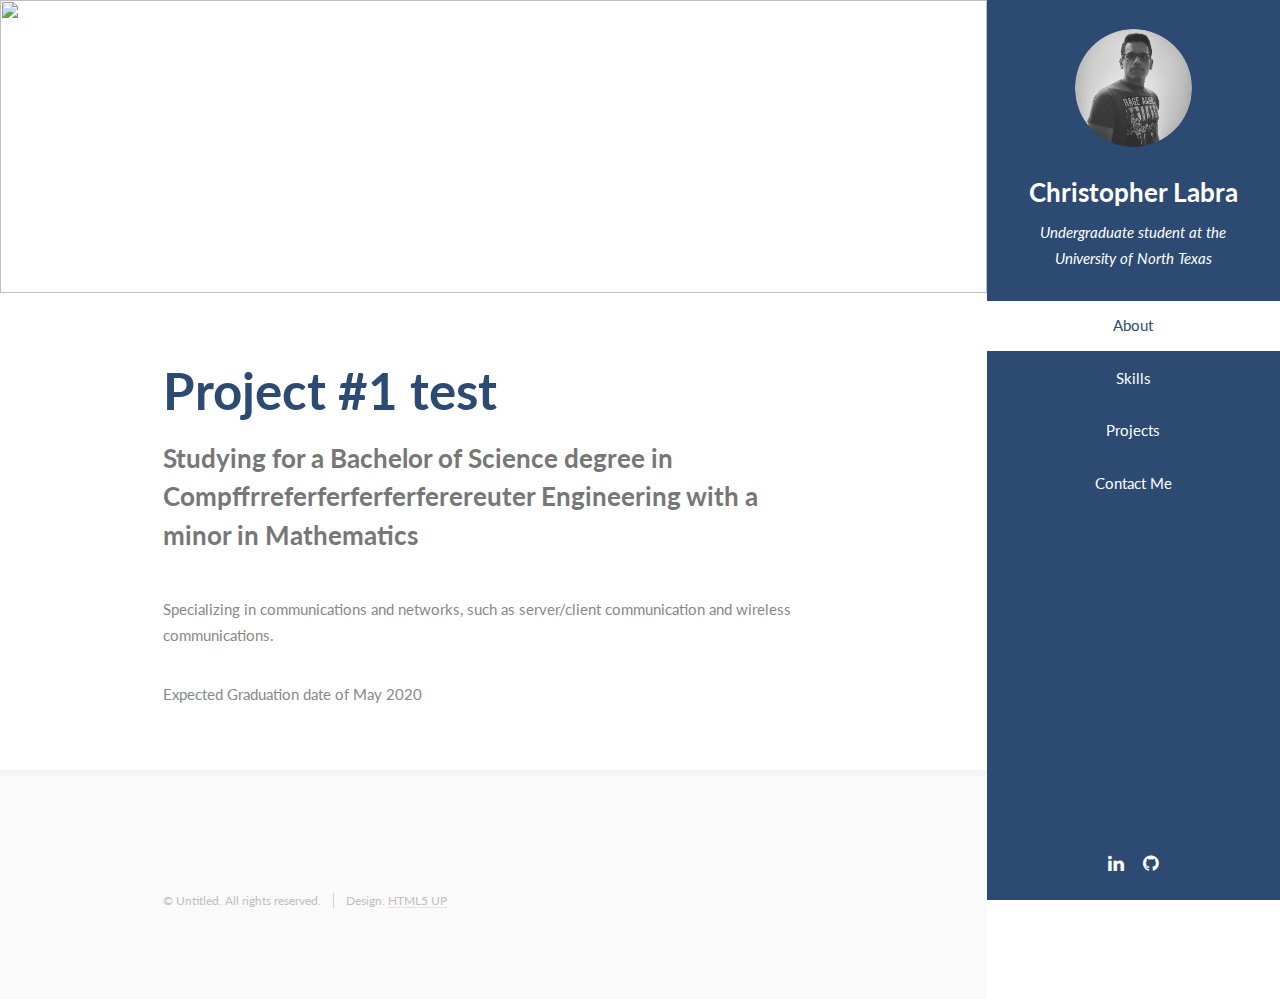
==== Pro1.html @ 1e458e94 "Add files via upload" ====
<!DOCTYPE HTML>
<html>
	<head>
		<title>Christopher L. Porfolio</title>
		<meta charset="utf-8" />
		<meta name="viewport" content="width=device-width, initial-scale=1, user-scalable=no" />
		<link rel="stylesheet" href="assets/css/main.css" />
	</head>
	<body class="is-preload">

		<!-- Header -->
			<section id="header">
				<header>
					<span class="image avatar"><img src="images/headshot.jpg" alt="" /></span>
					<h1 id="logo"><a href="#">Christopher Labra</a></h1>
					<p>Undergraduate student at the University of North Texas</p>
				</header>
				<nav id="nav">
					<ul>
						<li><a href="#one" class="active">About</a></li>
						<li><a href="#two">Skills</a></li>
						<li><a href="#three">Projects</a></li>
						<li><a href="#four">Contact Me</a></li>
					</ul>
				</nav>
				<footer>

                 <ul class="icons">
						<li><a href="https://www.linkedin.com/in/chrislabra" class="icon fa-linkedin"><span class="label">Linkedin</span></a></li>
						<li><a href="https://github.com/DALE5797" class="icon fa-github"><span class="label">Github</span></a></li>
					</ul> 
				</footer>
			</section>

		<!-- Wrapper -->
			<div id="wrapper">

				<!-- Main -->
					<div id="main">

						<!-- One -->
							<section id="one">
								<div class="image main" data-position="span">
									<img src="images/DPphoto.jpg" alt="" />
								</div>
								<div class="container">
									<header class="major">
										<h2>Project #1 test</h2>
										<p>Studying for a Bachelor of Science degree in Compffrreferferferferferereuter Engineering with a minor in Mathematics</p>
									</header>
									<p>Specializing in communications and networks, such as server/client communication and wireless communications.</p>
                                    <p>Expected Graduation date of May 2020</p>
								</div>
							</section>


				<!-- Footer -->
					<section id="footer">
						<div class="container">
							<ul class="copyright">
								<li>&copy; Untitled. All rights reserved.</li><li>Design: <a href="http://html5up.net">HTML5 UP</a></li>
							</ul>
						</div>
					</section>

			</div>

		<!-- Scripts -->
			<script src="assets/js/jquery.min.js"></script>
			<script src="assets/js/jquery.scrollex.min.js"></script>
			<script src="assets/js/jquery.scrolly.min.js"></script>
			<script src="assets/js/browser.min.js"></script>
			<script src="assets/js/breakpoints.min.js"></script>
			<script src="assets/js/util.js"></script>
			<script src="assets/js/main.js"></script>

	</body>
</html>
---- assets/css/main.css ----
@import url("font-awesome.min.css");
@import url("https://fonts.googleapis.com/css?family=Lato:400,400italic,700,700italic|Source+Code+Pro:400");

/*
	Read Only by HTML5 UP
	html5up.net | @ajlkn
	Free for personal and commercial use under the CCA 3.0 license (html5up.net/license)
*/

html, body, div, span, applet, object,
iframe, h1, h2, h3, h4, h5, h6, p, blockquote,
pre, a, abbr, acronym, address, big, cite,
code, del, dfn, em, img, ins, kbd, q, s, samp,
small, strike, strong, sub, sup, tt, var, b,
u, i, center, dl, dt, dd, ol, ul, li, fieldset,
form, label, legend, table, caption, tbody,
tfoot, thead, tr, th, td, article, aside,
canvas, details, embed, figure, figcaption,
footer, header, hgroup, menu, nav, output, ruby,
section, summary, time, mark, audio, video {
	margin: 0;
	padding: 0;
	border: 0;
	font-size: 100%;
	font: inherit;
	vertical-align: baseline;}

article, aside, details, figcaption, figure,
footer, header, hgroup, menu, nav, section {
	display: block;}

body {
	line-height: 1;
}

ol, ul {
	list-style: none;
}

blockquote, q {
	quotes: none;
}

	blockquote:before, blockquote:after, q:before, q:after {
		content: '';
		content: none;
	}

table {
	border-collapse: collapse;
	border-spacing: 0;
}

body {
	-webkit-text-size-adjust: none;
}

mark {
	background-color: transparent;
	color: inherit;
}

input::-moz-focus-inner {
	border: 0;
	padding: 0;
}

input, select, textarea {
	-moz-appearance: none;
	-webkit-appearance: none;
	-ms-appearance: none;
	appearance: none;
}

/* Basic */

	html {
		box-sizing: border-box;
	}

	*, *:before, *:after {
		box-sizing: inherit;
	}

	body {
		background: #fff;
	}

		body.is-preload *, body.is-preload *:before, body.is-preload *:after {
			-moz-animation: none !important;
			-webkit-animation: none !important;
			-ms-animation: none !important;
			animation: none !important;
			-moz-transition: none !important;
			-webkit-transition: none !important;
			-ms-transition: none !important;
			transition: none !important;
		}

	body, input, select, textarea {
		color: #888;
		font-family: "Lato", sans-serif;
		font-size: 16pt;
		font-weight: 400;
		line-height: 1.75em;
	}

	a {
		-moz-transition: color 0.2s ease-in-out, border-color 0.2s ease-in-out;
		-webkit-transition: color 0.2s ease-in-out, border-color 0.2s ease-in-out;
		-ms-transition: color 0.2s ease-in-out, border-color 0.2s ease-in-out;
		transition: color 0.2s ease-in-out, border-color 0.2s ease-in-out;
		border-bottom: solid 1px #e4e4e4;
		color: inherit;
		text-decoration: none;
	}

		a:hover {
			border-bottom-color: transparent;
			color: #2c4a72 !important;
		}

	strong, b {
		color: #777;
		font-weight: 700;
	}

	em, i {
		font-style: italic;
	}

	p {
		margin: 0 0 2.25em 0;
	}

	h1, h2, h3, h4, h5, h6 {
		color: #777;
		font-weight: 700;
		line-height: 1em;
		margin: 0 0 0.5625em 0;
	}

		h1 a, h2 a, h3 a, h4 a, h5 a, h6 a {
			border: 0;
			color: inherit;
			text-decoration: none;
		}

	h2 {
		font-size: 2em;
		line-height: 1.5em;
	}

	h3 {
		font-size: 1.75em;
		line-height: 1.5em;
	}

	h4 {
		font-size: 1.25em;
		line-height: 1.5em;
	}

	h5 {
		font-size: 0.9em;
		line-height: 1.5em;
	}

	h6 {
		font-size: 0.7em;
		line-height: 1.5em;
	}

	sub {
		font-size: 0.8em;
		position: relative;
		top: 0.5em;
	}

	sup {
		font-size: 0.8em;
		position: relative;
		top: -0.5em;
	}

	hr {
		border: 0;
		border-bottom: solid 2px #f4f4f4;
		margin: 2.25em 0;
	}

		hr.major {
			margin: 3.375em 0;
		}

	blockquote {
		border-left: solid 8px #e4e4e4;
		font-style: italic;
		margin: 0 0 2.25em 0;
		padding: 0.5em 0 0.5em 2em;
	}

	code {
		background: #555;
		border-radius: 5px;
		color: #fff;
		font-family: "Source Code Pro", monospace;
		font-size: 0.9em;
		margin: 0 0.25em;
		padding: 0.25em 0.65em;
	}

	pre {
		font-family: "Source Code Pro", monospace;
		font-size: 0.9em;
		margin: 0 0 2.25em 0;
	}

		pre code {
			-webkit-overflow-scrolling: touch;
			display: block;
			line-height: 1.5em;
			overflow-x: auto;
			padding: 1em 1.5em;
		}

	.align-left {
		text-align: left;
	}

	.align-center {
		text-align: center;
	}

	.align-right {
		text-align: right;
	}

/* Row */

	.row {
		display: flex;
		flex-wrap: wrap;
		box-sizing: border-box;
		align-items: stretch;
	}

		.row > * {
			box-sizing: border-box;
		}

		.row.gtr-uniform > * > :last-child {
			margin-bottom: 0;
		}

		.row.aln-left {
			justify-content: flex-start;
		}

		.row.aln-center {
			justify-content: center;
		}

		.row.aln-right {
			justify-content: flex-end;
		}

		.row.aln-top {
			align-items: flex-start;
		}

		.row.aln-middle {
			align-items: center;
		}

		.row.aln-bottom {
			align-items: flex-end;
		}

		.row > .imp {
			order: -1;
		}

		.row > .col-1 {
			width: 8.3333333333%;
		}

		.row > .off-1 {
			margin-left: 8.3333333333%;
		}

		.row > .col-2 {
			width: 16.6666666667%;
		}

		.row > .off-2 {
			margin-left: 16.6666666667%;
		}

		.row > .col-3 {
			width: 25%;
		}

		.row > .off-3 {
			margin-left: 25%;
		}

		.row > .col-4 {
			width: 33.3333333333%;
		}

		.row > .off-4 {
			margin-left: 33.3333333333%;
		}

		.row > .col-5 {
			width: 41.6666666667%;
		}

		.row > .off-5 {
			margin-left: 41.6666666667%;
		}

		.row > .col-6 {
			width: 50%;
		}

		.row > .off-6 {
			margin-left: 50%;
		}

		.row > .col-7 {
			width: 58.3333333333%;
		}

		.row > .off-7 {
			margin-left: 58.3333333333%;
		}

		.row > .col-8 {
			width: 66.6666666667%;
		}

		.row > .off-8 {
			margin-left: 66.6666666667%;
		}

		.row > .col-9 {
			width: 75%;
		}

		.row > .off-9 {
			margin-left: 75%;
		}

		.row > .col-10 {
			width: 83.3333333333%;
		}

		.row > .off-10 {
			margin-left: 83.3333333333%;
		}

		.row > .col-11 {
			width: 91.6666666667%;
		}

		.row > .off-11 {
			margin-left: 91.6666666667%;
		}

		.row > .col-12 {
			width: 100%;
		}

		.row > .off-12 {
			margin-left: 100%;
		}

		.row.gtr-0 {
			margin-top: 0;
			margin-left: 0em;
		}

			.row.gtr-0 > * {
				padding: 0 0 0 0em;
			}

			.row.gtr-0.gtr-uniform {
				margin-top: 0em;
			}

				.row.gtr-0.gtr-uniform > * {
					padding-top: 0em;
				}

		.row.gtr-25 {
			margin-top: 0;
			margin-left: -0.5em;
		}

			.row.gtr-25 > * {
				padding: 0 0 0 0.5em;
			}

			.row.gtr-25.gtr-uniform {
				margin-top: -0.5em;
			}

				.row.gtr-25.gtr-uniform > * {
					padding-top: 0.5em;
				}

		.row.gtr-50 {
			margin-top: 0;
			margin-left: -1em;
		}

			.row.gtr-50 > * {
				padding: 0 0 0 1em;
			}

			.row.gtr-50.gtr-uniform {
				margin-top: -1em;
			}

				.row.gtr-50.gtr-uniform > * {
					padding-top: 1em;
				}

		.row {
			margin-top: 0;
			margin-left: -2em;
		}

			.row > * {
				padding: 0 0 0 2em;
			}

			.row.gtr-uniform {
				margin-top: -2em;
			}

				.row.gtr-uniform > * {
					padding-top: 2em;
				}

		.row.gtr-150 {
			margin-top: 0;
			margin-left: -3em;
		}

			.row.gtr-150 > * {
				padding: 0 0 0 3em;
			}

			.row.gtr-150.gtr-uniform {
				margin-top: -3em;
			}

				.row.gtr-150.gtr-uniform > * {
					padding-top: 3em;
				}

		.row.gtr-200 {
			margin-top: 0;
			margin-left: -4em;
		}

			.row.gtr-200 > * {
				padding: 0 0 0 4em;
			}

			.row.gtr-200.gtr-uniform {
				margin-top: -4em;
			}

				.row.gtr-200.gtr-uniform > * {
					padding-top: 4em;
				}

		@media screen and (max-width: 1680px) {

			.row {
				display: flex;
				flex-wrap: wrap;
				box-sizing: border-box;
				align-items: stretch;
			}

				.row > * {
					box-sizing: border-box;
				}

				.row.gtr-uniform > * > :last-child {
					margin-bottom: 0;
				}

				.row.aln-left {
					justify-content: flex-start;
				}

				.row.aln-center {
					justify-content: center;
				}

				.row.aln-right {
					justify-content: flex-end;
				}

				.row.aln-top {
					align-items: flex-start;
				}

				.row.aln-middle {
					align-items: center;
				}

				.row.aln-bottom {
					align-items: flex-end;
				}

				.row > .imp-xlarge {
					order: -1;
				}

				.row > .col-1-xlarge {
					width: 8.3333333333%;
				}

				.row > .off-1-xlarge {
					margin-left: 8.3333333333%;
				}

				.row > .col-2-xlarge {
					width: 16.6666666667%;
				}

				.row > .off-2-xlarge {
					margin-left: 16.6666666667%;
				}

				.row > .col-3-xlarge {
					width: 25%;
				}

				.row > .off-3-xlarge {
					margin-left: 25%;
				}

				.row > .col-4-xlarge {
					width: 33.3333333333%;
				}

				.row > .off-4-xlarge {
					margin-left: 33.3333333333%;
				}

				.row > .col-5-xlarge {
					width: 41.6666666667%;
				}

				.row > .off-5-xlarge {
					margin-left: 41.6666666667%;
				}

				.row > .col-6-xlarge {
					width: 50%;
				}

				.row > .off-6-xlarge {
					margin-left: 50%;
				}

				.row > .col-7-xlarge {
					width: 58.3333333333%;
				}

				.row > .off-7-xlarge {
					margin-left: 58.3333333333%;
				}

				.row > .col-8-xlarge {
					width: 66.6666666667%;
				}

				.row > .off-8-xlarge {
					margin-left: 66.6666666667%;
				}

				.row > .col-9-xlarge {
					width: 75%;
				}

				.row > .off-9-xlarge {
					margin-left: 75%;
				}

				.row > .col-10-xlarge {
					width: 83.3333333333%;
				}

				.row > .off-10-xlarge {
					margin-left: 83.3333333333%;
				}

				.row > .col-11-xlarge {
					width: 91.6666666667%;
				}

				.row > .off-11-xlarge {
					margin-left: 91.6666666667%;
				}

				.row > .col-12-xlarge {
					width: 100%;
				}

				.row > .off-12-xlarge {
					margin-left: 100%;
				}

				.row.gtr-0 {
					margin-top: 0;
					margin-left: 0em;
				}

					.row.gtr-0 > * {
						padding: 0 0 0 0em;
					}

					.row.gtr-0.gtr-uniform {
						margin-top: 0em;
					}

						.row.gtr-0.gtr-uniform > * {
							padding-top: 0em;
						}

				.row.gtr-25 {
					margin-top: 0;
					margin-left: -0.5em;
				}

					.row.gtr-25 > * {
						padding: 0 0 0 0.5em;
					}

					.row.gtr-25.gtr-uniform {
						margin-top: -0.5em;
					}

						.row.gtr-25.gtr-uniform > * {
							padding-top: 0.5em;
						}

				.row.gtr-50 {
					margin-top: 0;
					margin-left: -1em;
				}

					.row.gtr-50 > * {
						padding: 0 0 0 1em;
					}

					.row.gtr-50.gtr-uniform {
						margin-top: -1em;
					}

						.row.gtr-50.gtr-uniform > * {
							padding-top: 1em;
						}

				.row {
					margin-top: 0;
					margin-left: -2em;
				}

					.row > * {
						padding: 0 0 0 2em;
					}

					.row.gtr-uniform {
						margin-top: -2em;
					}

						.row.gtr-uniform > * {
							padding-top: 2em;
						}

				.row.gtr-150 {
					margin-top: 0;
					margin-left: -3em;
				}

					.row.gtr-150 > * {
						padding: 0 0 0 3em;
					}

					.row.gtr-150.gtr-uniform {
						margin-top: -3em;
					}

						.row.gtr-150.gtr-uniform > * {
							padding-top: 3em;
						}

				.row.gtr-200 {
					margin-top: 0;
					margin-left: -4em;
				}

					.row.gtr-200 > * {
						padding: 0 0 0 4em;
					}

					.row.gtr-200.gtr-uniform {
						margin-top: -4em;
					}

						.row.gtr-200.gtr-uniform > * {
							padding-top: 4em;
						}

		}

		@media screen and (max-width: 1280px) {

			.row {
				display: flex;
				flex-wrap: wrap;
				box-sizing: border-box;
				align-items: stretch;
			}

				.row > * {
					box-sizing: border-box;
				}

				.row.gtr-uniform > * > :last-child {
					margin-bottom: 0;
				}

				.row.aln-left {
					justify-content: flex-start;
				}

				.row.aln-center {
					justify-content: center;
				}

				.row.aln-right {
					justify-content: flex-end;
				}

				.row.aln-top {
					align-items: flex-start;
				}

				.row.aln-middle {
					align-items: center;
				}

				.row.aln-bottom {
					align-items: flex-end;
				}

				.row > .imp-large {
					order: -1;
				}

				.row > .col-1-large {
					width: 8.3333333333%;
				}

				.row > .off-1-large {
					margin-left: 8.3333333333%;
				}

				.row > .col-2-large {
					width: 16.6666666667%;
				}

				.row > .off-2-large {
					margin-left: 16.6666666667%;
				}

				.row > .col-3-large {
					width: 25%;
				}

				.row > .off-3-large {
					margin-left: 25%;
				}

				.row > .col-4-large {
					width: 33.3333333333%;
				}

				.row > .off-4-large {
					margin-left: 33.3333333333%;
				}

				.row > .col-5-large {
					width: 41.6666666667%;
				}

				.row > .off-5-large {
					margin-left: 41.6666666667%;
				}

				.row > .col-6-large {
					width: 50%;
				}

				.row > .off-6-large {
					margin-left: 50%;
				}

				.row > .col-7-large {
					width: 58.3333333333%;
				}

				.row > .off-7-large {
					margin-left: 58.3333333333%;
				}

				.row > .col-8-large {
					width: 66.6666666667%;
				}

				.row > .off-8-large {
					margin-left: 66.6666666667%;
				}

				.row > .col-9-large {
					width: 75%;
				}

				.row > .off-9-large {
					margin-left: 75%;
				}

				.row > .col-10-large {
					width: 83.3333333333%;
				}

				.row > .off-10-large {
					margin-left: 83.3333333333%;
				}

				.row > .col-11-large {
					width: 91.6666666667%;
				}

				.row > .off-11-large {
					margin-left: 91.6666666667%;
				}

				.row > .col-12-large {
					width: 100%;
				}

				.row > .off-12-large {
					margin-left: 100%;
				}

				.row.gtr-0 {
					margin-top: 0;
					margin-left: 0em;
				}

					.row.gtr-0 > * {
						padding: 0 0 0 0em;
					}

					.row.gtr-0.gtr-uniform {
						margin-top: 0em;
					}

						.row.gtr-0.gtr-uniform > * {
							padding-top: 0em;
						}

				.row.gtr-25 {
					margin-top: 0;
					margin-left: -0.375em;
				}

					.row.gtr-25 > * {
						padding: 0 0 0 0.375em;
					}

					.row.gtr-25.gtr-uniform {
						margin-top: -0.375em;
					}

						.row.gtr-25.gtr-uniform > * {
							padding-top: 0.375em;
						}

				.row.gtr-50 {
					margin-top: 0;
					margin-left: -0.75em;
				}

					.row.gtr-50 > * {
						padding: 0 0 0 0.75em;
					}

					.row.gtr-50.gtr-uniform {
						margin-top: -0.75em;
					}

						.row.gtr-50.gtr-uniform > * {
							padding-top: 0.75em;
						}

				.row {
					margin-top: 0;
					margin-left: -1.5em;
				}

					.row > * {
						padding: 0 0 0 1.5em;
					}

					.row.gtr-uniform {
						margin-top: -1.5em;
					}

						.row.gtr-uniform > * {
							padding-top: 1.5em;
						}

				.row.gtr-150 {
					margin-top: 0;
					margin-left: -2.25em;
				}

					.row.gtr-150 > * {
						padding: 0 0 0 2.25em;
					}

					.row.gtr-150.gtr-uniform {
						margin-top: -2.25em;
					}

						.row.gtr-150.gtr-uniform > * {
							padding-top: 2.25em;
						}

				.row.gtr-200 {
					margin-top: 0;
					margin-left: -3em;
				}

					.row.gtr-200 > * {
						padding: 0 0 0 3em;
					}

					.row.gtr-200.gtr-uniform {
						margin-top: -3em;
					}

						.row.gtr-200.gtr-uniform > * {
							padding-top: 3em;
						}

		}

		@media screen and (max-width: 1024px) {

			.row {
				display: flex;
				flex-wrap: wrap;
				box-sizing: border-box;
				align-items: stretch;
			}

				.row > * {
					box-sizing: border-box;
				}

				.row.gtr-uniform > * > :last-child {
					margin-bottom: 0;
				}

				.row.aln-left {
					justify-content: flex-start;
				}

				.row.aln-center {
					justify-content: center;
				}

				.row.aln-right {
					justify-content: flex-end;
				}

				.row.aln-top {
					align-items: flex-start;
				}

				.row.aln-middle {
					align-items: center;
				}

				.row.aln-bottom {
					align-items: flex-end;
				}

				.row > .imp-medium {
					order: -1;
				}

				.row > .col-1-medium {
					width: 8.3333333333%;
				}

				.row > .off-1-medium {
					margin-left: 8.3333333333%;
				}

				.row > .col-2-medium {
					width: 16.6666666667%;
				}

				.row > .off-2-medium {
					margin-left: 16.6666666667%;
				}

				.row > .col-3-medium {
					width: 25%;
				}

				.row > .off-3-medium {
					margin-left: 25%;
				}

				.row > .col-4-medium {
					width: 33.3333333333%;
				}

				.row > .off-4-medium {
					margin-left: 33.3333333333%;
				}

				.row > .col-5-medium {
					width: 41.6666666667%;
				}

				.row > .off-5-medium {
					margin-left: 41.6666666667%;
				}

				.row > .col-6-medium {
					width: 50%;
				}

				.row > .off-6-medium {
					margin-left: 50%;
				}

				.row > .col-7-medium {
					width: 58.3333333333%;
				}

				.row > .off-7-medium {
					margin-left: 58.3333333333%;
				}

				.row > .col-8-medium {
					width: 66.6666666667%;
				}

				.row > .off-8-medium {
					margin-left: 66.6666666667%;
				}

				.row > .col-9-medium {
					width: 75%;
				}

				.row > .off-9-medium {
					margin-left: 75%;
				}

				.row > .col-10-medium {
					width: 83.3333333333%;
				}

				.row > .off-10-medium {
					margin-left: 83.3333333333%;
				}

				.row > .col-11-medium {
					width: 91.6666666667%;
				}

				.row > .off-11-medium {
					margin-left: 91.6666666667%;
				}

				.row > .col-12-medium {
					width: 100%;
				}

				.row > .off-12-medium {
					margin-left: 100%;
				}

				.row.gtr-0 {
					margin-top: 0;
					margin-left: 0em;
				}

					.row.gtr-0 > * {
						padding: 0 0 0 0em;
					}

					.row.gtr-0.gtr-uniform {
						margin-top: 0em;
					}

						.row.gtr-0.gtr-uniform > * {
							padding-top: 0em;
						}

				.row.gtr-25 {
					margin-top: 0;
					margin-left: -0.375em;
				}

					.row.gtr-25 > * {
						padding: 0 0 0 0.375em;
					}

					.row.gtr-25.gtr-uniform {
						margin-top: -0.375em;
					}

						.row.gtr-25.gtr-uniform > * {
							padding-top: 0.375em;
						}

				.row.gtr-50 {
					margin-top: 0;
					margin-left: -0.75em;
				}

					.row.gtr-50 > * {
						padding: 0 0 0 0.75em;
					}

					.row.gtr-50.gtr-uniform {
						margin-top: -0.75em;
					}

						.row.gtr-50.gtr-uniform > * {
							padding-top: 0.75em;
						}

				.row {
					margin-top: 0;
					margin-left: -1.5em;
				}

					.row > * {
						padding: 0 0 0 1.5em;
					}

					.row.gtr-uniform {
						margin-top: -1.5em;
					}

						.row.gtr-uniform > * {
							padding-top: 1.5em;
						}

				.row.gtr-150 {
					margin-top: 0;
					margin-left: -2.25em;
				}

					.row.gtr-150 > * {
						padding: 0 0 0 2.25em;
					}

					.row.gtr-150.gtr-uniform {
						margin-top: -2.25em;
					}

						.row.gtr-150.gtr-uniform > * {
							padding-top: 2.25em;
						}

				.row.gtr-200 {
					margin-top: 0;
					margin-left: -3em;
				}

					.row.gtr-200 > * {
						padding: 0 0 0 3em;
					}

					.row.gtr-200.gtr-uniform {
						margin-top: -3em;
					}

						.row.gtr-200.gtr-uniform > * {
							padding-top: 3em;
						}

		}

		@media screen and (max-width: 736px) {

			.row {
				display: flex;
				flex-wrap: wrap;
				box-sizing: border-box;
				align-items: stretch;
			}

				.row > * {
					box-sizing: border-box;
				}

				.row.gtr-uniform > * > :last-child {
					margin-bottom: 0;
				}

				.row.aln-left {
					justify-content: flex-start;
				}

				.row.aln-center {
					justify-content: center;
				}

				.row.aln-right {
					justify-content: flex-end;
				}

				.row.aln-top {
					align-items: flex-start;
				}

				.row.aln-middle {
					align-items: center;
				}

				.row.aln-bottom {
					align-items: flex-end;
				}

				.row > .imp-small {
					order: -1;
				}

				.row > .col-1-small {
					width: 8.3333333333%;
				}

				.row > .off-1-small {
					margin-left: 8.3333333333%;
				}

				.row > .col-2-small {
					width: 16.6666666667%;
				}

				.row > .off-2-small {
					margin-left: 16.6666666667%;
				}

				.row > .col-3-small {
					width: 25%;
				}

				.row > .off-3-small {
					margin-left: 25%;
				}

				.row > .col-4-small {
					width: 33.3333333333%;
				}

				.row > .off-4-small {
					margin-left: 33.3333333333%;
				}

				.row > .col-5-small {
					width: 41.6666666667%;
				}

				.row > .off-5-small {
					margin-left: 41.6666666667%;
				}

				.row > .col-6-small {
					width: 50%;
				}

				.row > .off-6-small {
					margin-left: 50%;
				}

				.row > .col-7-small {
					width: 58.3333333333%;
				}

				.row > .off-7-small {
					margin-left: 58.3333333333%;
				}

				.row > .col-8-small {
					width: 66.6666666667%;
				}

				.row > .off-8-small {
					margin-left: 66.6666666667%;
				}

				.row > .col-9-small {
					width: 75%;
				}

				.row > .off-9-small {
					margin-left: 75%;
				}

				.row > .col-10-small {
					width: 83.3333333333%;
				}

				.row > .off-10-small {
					margin-left: 83.3333333333%;
				}

				.row > .col-11-small {
					width: 91.6666666667%;
				}

				.row > .off-11-small {
					margin-left: 91.6666666667%;
				}

				.row > .col-12-small {
					width: 100%;
				}

				.row > .off-12-small {
					margin-left: 100%;
				}

				.row.gtr-0 {
					margin-top: 0;
					margin-left: 0em;
				}

					.row.gtr-0 > * {
						padding: 0 0 0 0em;
					}

					.row.gtr-0.gtr-uniform {
						margin-top: 0em;
					}

						.row.gtr-0.gtr-uniform > * {
							padding-top: 0em;
						}

				.row.gtr-25 {
					margin-top: 0;
					margin-left: -0.3125em;
				}

					.row.gtr-25 > * {
						padding: 0 0 0 0.3125em;
					}

					.row.gtr-25.gtr-uniform {
						margin-top: -0.3125em;
					}

						.row.gtr-25.gtr-uniform > * {
							padding-top: 0.3125em;
						}

				.row.gtr-50 {
					margin-top: 0;
					margin-left: -0.625em;
				}

					.row.gtr-50 > * {
						padding: 0 0 0 0.625em;
					}

					.row.gtr-50.gtr-uniform {
						margin-top: -0.625em;
					}

						.row.gtr-50.gtr-uniform > * {
							padding-top: 0.625em;
						}

				.row {
					margin-top: 0;
					margin-left: -1.25em;
				}

					.row > * {
						padding: 0 0 0 1.25em;
					}

					.row.gtr-uniform {
						margin-top: -1.25em;
					}

						.row.gtr-uniform > * {
							padding-top: 1.25em;
						}

				.row.gtr-150 {
					margin-top: 0;
					margin-left: -1.875em;
				}

					.row.gtr-150 > * {
						padding: 0 0 0 1.875em;
					}

					.row.gtr-150.gtr-uniform {
						margin-top: -1.875em;
					}

						.row.gtr-150.gtr-uniform > * {
							padding-top: 1.875em;
						}

				.row.gtr-200 {
					margin-top: 0;
					margin-left: -2.5em;
				}

					.row.gtr-200 > * {
						padding: 0 0 0 2.5em;
					}

					.row.gtr-200.gtr-uniform {
						margin-top: -2.5em;
					}

						.row.gtr-200.gtr-uniform > * {
							padding-top: 2.5em;
						}

		}

		@media screen and (max-width: 480px) {

			.row {
				display: flex;
				flex-wrap: wrap;
				box-sizing: border-box;
				align-items: stretch;
			}

				.row > * {
					box-sizing: border-box;
				}

				.row.gtr-uniform > * > :last-child {
					margin-bottom: 0;
				}

				.row.aln-left {
					justify-content: flex-start;
				}

				.row.aln-center {
					justify-content: center;
				}

				.row.aln-right {
					justify-content: flex-end;
				}

				.row.aln-top {
					align-items: flex-start;
				}

				.row.aln-middle {
					align-items: center;
				}

				.row.aln-bottom {
					align-items: flex-end;
				}

				.row > .imp-xsmall {
					order: -1;
				}

				.row > .col-1-xsmall {
					width: 8.3333333333%;
				}

				.row > .off-1-xsmall {
					margin-left: 8.3333333333%;
				}

				.row > .col-2-xsmall {
					width: 16.6666666667%;
				}

				.row > .off-2-xsmall {
					margin-left: 16.6666666667%;
				}

				.row > .col-3-xsmall {
					width: 25%;
				}

				.row > .off-3-xsmall {
					margin-left: 25%;
				}

				.row > .col-4-xsmall {
					width: 33.3333333333%;
				}

				.row > .off-4-xsmall {
					margin-left: 33.3333333333%;
				}

				.row > .col-5-xsmall {
					width: 41.6666666667%;
				}

				.row > .off-5-xsmall {
					margin-left: 41.6666666667%;
				}

				.row > .col-6-xsmall {
					width: 50%;
				}

				.row > .off-6-xsmall {
					margin-left: 50%;
				}

				.row > .col-7-xsmall {
					width: 58.3333333333%;
				}

				.row > .off-7-xsmall {
					margin-left: 58.3333333333%;
				}

				.row > .col-8-xsmall {
					width: 66.6666666667%;
				}

				.row > .off-8-xsmall {
					margin-left: 66.6666666667%;
				}

				.row > .col-9-xsmall {
					width: 75%;
				}

				.row > .off-9-xsmall {
					margin-left: 75%;
				}

				.row > .col-10-xsmall {
					width: 83.3333333333%;
				}

				.row > .off-10-xsmall {
					margin-left: 83.3333333333%;
				}

				.row > .col-11-xsmall {
					width: 91.6666666667%;
				}

				.row > .off-11-xsmall {
					margin-left: 91.6666666667%;
				}

				.row > .col-12-xsmall {
					width: 100%;
				}

				.row > .off-12-xsmall {
					margin-left: 100%;
				}

				.row.gtr-0 {
					margin-top: 0;
					margin-left: 0em;
				}

					.row.gtr-0 > * {
						padding: 0 0 0 0em;
					}

					.row.gtr-0.gtr-uniform {
						margin-top: 0em;
					}

						.row.gtr-0.gtr-uniform > * {
							padding-top: 0em;
						}

				.row.gtr-25 {
					margin-top: 0;
					margin-left: -0.3125em;
				}

					.row.gtr-25 > * {
						padding: 0 0 0 0.3125em;
					}

					.row.gtr-25.gtr-uniform {
						margin-top: -0.3125em;
					}

						.row.gtr-25.gtr-uniform > * {
							padding-top: 0.3125em;
						}

				.row.gtr-50 {
					margin-top: 0;
					margin-left: -0.625em;
				}

					.row.gtr-50 > * {
						padding: 0 0 0 0.625em;
					}

					.row.gtr-50.gtr-uniform {
						margin-top: -0.625em;
					}

						.row.gtr-50.gtr-uniform > * {
							padding-top: 0.625em;
						}

				.row {
					margin-top: 0;
					margin-left: -1.25em;
				}

					.row > * {
						padding: 0 0 0 1.25em;
					}

					.row.gtr-uniform {
						margin-top: -1.25em;
					}

						.row.gtr-uniform > * {
							padding-top: 1.25em;
						}

				.row.gtr-150 {
					margin-top: 0;
					margin-left: -1.875em;
				}

					.row.gtr-150 > * {
						padding: 0 0 0 1.875em;
					}

					.row.gtr-150.gtr-uniform {
						margin-top: -1.875em;
					}

						.row.gtr-150.gtr-uniform > * {
							padding-top: 1.875em;
						}

				.row.gtr-200 {
					margin-top: 0;
					margin-left: -2.5em;
				}

					.row.gtr-200 > * {
						padding: 0 0 0 2.5em;
					}

					.row.gtr-200.gtr-uniform {
						margin-top: -2.5em;
					}

						.row.gtr-200.gtr-uniform > * {
							padding-top: 2.5em;
						}

		}

/* Container */

	.container {
		margin: 0 auto;
		max-width: calc(100% - 4.5em);
		width: 45em;
	}

		.container.xsmall {
			width: 11.25em;
		}

		.container.small {
			width: 22.5em;
		}

		.container.medium {
			width: 33.75em;
		}

		.container.large {
			width: 56.25em;
		}

		.container.xlarge {
			width: 67.5em;
		}

		.container.max {
			width: 100%;
		}

		@media screen and (max-width: 1024px) {

			.container {
				width: 100% !important;
			}

		}

		@media screen and (max-width: 480px) {

			.container {
				max-width: calc(100% - 3.375em);
			}

		}

/* Section/Article */

	section.special, article.special {
		text-align: center;
	}

	header p {
		color: #aaa;
		position: relative;
		margin: 0 0 1.6875em 0;
	}

	header h2 + p {
		font-size: 1.25em;
		margin-top: -0.5em;
		line-height: 1.5em;
	}

	header h3 + p {
		font-size: 1.1em;
		margin-top: -0.35em;
		line-height: 1.5em;
	}

	header h4 + p,
	header h5 + p,
	header h6 + p {
		font-size: 0.9em;
		margin-top: -0.25em;
		line-height: 1.5em;
	}

	header.major h2 {
		color: #2c4a72;               
		font-size: 3.5em;
	}

		header.major h2 + p {
			color: #777;
			font-size: 1.75em;
			font-weight: 700;
			margin-top: -0.75em;
		}

/* Form */

	form {
		margin: 0 0 2.25em 0;
	}

	label {
		color: #777;
		display: block;
		font-size: 0.9em;
		font-weight: 700;
		margin: 0 0 1.125em 0;
	}

	input::-moz-focus-inner {
		border: 0;
		padding: 0;
	}

	input[type="text"],
	input[type="password"],
	input[type="email"],
	select,
	textarea {
		-moz-appearance: none;
		-webkit-appearance: none;
		-ms-appearance: none;
		appearance: none;
		border-radius: 5px;
		border: none;
		border: solid 2px #e4e4e4;
		color: inherit;
		display: block;
		outline: 0;
		padding: 0 1em;
		text-decoration: none;
		width: 100%;
	}

		input[type="text"]:invalid,
		input[type="password"]:invalid,
		input[type="email"]:invalid,
		select:invalid,
		textarea:invalid {
			box-shadow: none;
		}

		input[type="text"]:focus,
		input[type="password"]:focus,
		input[type="email"]:focus,
		select:focus,
		textarea:focus {
			border-color: #2c4a72;
		}

	select {
		background-image: url("data:image/svg+xml;charset=utf8,%3Csvg xmlns='http://www.w3.org/2000/svg' width='40' height='40' preserveAspectRatio='none' viewBox='0 0 40 40'%3E%3Cpath d='M9.4,12.3l10.4,10.4l10.4-10.4c0.2-0.2,0.5-0.4,0.9-0.4c0.3,0,0.6,0.1,0.9,0.4l3.3,3.3c0.2,0.2,0.4,0.5,0.4,0.9 c0,0.4-0.1,0.6-0.4,0.9L20.7,31.9c-0.2,0.2-0.5,0.4-0.9,0.4c-0.3,0-0.6-0.1-0.9-0.4L4.3,17.3c-0.2-0.2-0.4-0.5-0.4-0.9 c0-0.4,0.1-0.6,0.4-0.9l3.3-3.3c0.2-0.2,0.5-0.4,0.9-0.4S9.1,12.1,9.4,12.3z' fill='%23e4e4e4' /%3E%3C/svg%3E");
		background-size: 1.25em;
		background-repeat: no-repeat;
		background-position: calc(100% - 1em) center;
		height: 2.75em;
		padding-right: 2.75em;
		text-overflow: ellipsis;
	}

		select option {
			color: #777;
			background: #fff;
		}

		select:focus::-ms-value {
			background-color: transparent;
		}

		select::-ms-expand {
			display: none;
		}

	input[type="text"],
	input[type="password"],
	input[type="email"],
	select {
		height: 2.75em;
	}

	textarea {
		padding: 0.75em 1em;
	}

	input[type="checkbox"],
	input[type="radio"] {
		-moz-appearance: none;
		-webkit-appearance: none;
		-ms-appearance: none;
		appearance: none;
		display: block;
		float: left;
		margin-right: -2em;
		opacity: 0;
		width: 1em;
		z-index: -1;
	}

		input[type="checkbox"] + label,
		input[type="radio"] + label {
			text-decoration: none;
			color: #888;
			cursor: pointer;
			display: inline-block;
			font-size: 1em;
			font-weight: 400;
			padding-left: 2.4em;
			padding-right: 0.75em;
			position: relative;
		}

			input[type="checkbox"] + label:before,
			input[type="radio"] + label:before {
				-moz-osx-font-smoothing: grayscale;
				-webkit-font-smoothing: antialiased;
				font-family: FontAwesome;
				font-style: normal;
				font-weight: normal;
				text-transform: none !important;
			}

			input[type="checkbox"] + label:before,
			input[type="radio"] + label:before {
				background: #fafafa;
				border-radius: 5px;
				border: solid 2px #e4e4e4;
				content: '';
				display: inline-block;
				height: 1.65em;
				left: 0;
				line-height: 1.58125em;
				position: absolute;
				text-align: center;
				top: 0;
				width: 1.65em;
			}

		input[type="checkbox"]:checked + label:before,
		input[type="radio"]:checked + label:before {
			background: #989898;
			border-color: #989898;
			color: #ffffff;
			content: '\f00c';
		}

		input[type="checkbox"]:focus + label:before,
		input[type="radio"]:focus + label:before {
			border-color: #2c4a72;
		}

	input[type="checkbox"] + label:before {
		border-radius: 5px;
	}

	input[type="radio"] + label:before {
		border-radius: 100%;
	}

	::-webkit-input-placeholder {
		color: #aaa !important;
		font-style: italic;
		opacity: 1.0;
	}

	:-moz-placeholder {
		color: #aaa !important;
		font-style: italic;
		opacity: 1.0;
	}

	::-moz-placeholder {
		color: #aaa !important;
		font-style: italic;
		opacity: 1.0;
	}

	:-ms-input-placeholder {
		color: #aaa !important;
		font-style: italic;
		opacity: 1.0;
	}

/* Box */

	.box {
		border-radius: 5px;
		border: solid 2px #e4e4e4;
		margin-bottom: 2.25em;
		padding: 1.5em;
	}

		.box > :last-child,
		.box > :last-child > :last-child,
		.box > :last-child > :last-child > :last-child {
			margin-bottom: 0;
		}

		.box.alt {
			border: 0;
			border-radius: 0;
			padding: 0;
		}

/* Icon */

	.icon {
		text-decoration: none;
		border-bottom: none;
		position: relative;
	}

		.icon:before {
			-moz-osx-font-smoothing: grayscale;
			-webkit-font-smoothing: antialiased;
			font-family: FontAwesome;
			font-style: normal;
			font-weight: normal;
			text-transform: none !important;
		}

		.icon > .label {
			display: none;
		}

/* Image */

	.image {
		border-radius: 5px;
		border: 0;
		display: inline-block;
		position: relative;
	}

		.image[data-position] img {
			-moz-object-fit: cover;
			-webkit-object-fit: cover;
			-ms-object-fit: cover;
			object-fit: cover;
			display: block;
			position: absolute;
			top: 0;
			left: 0;
			width: 100%;
			height: 100%;
		}

		.image[data-position="top left"] img {
			-moz-object-position: top left;
			-webkit-object-position: top left;
			-ms-object-position: top left;
			object-position: top left;
		}

		.image[data-position="top"] img {
			-moz-object-position: top;
			-webkit-object-position: top;
			-ms-object-position: top;
			object-position: top;
		}

		.image[data-position="top right"] img {
			-moz-object-position: top right;
			-webkit-object-position: top right;
			-ms-object-position: top right;
			object-position: top right;
		}

		.image[data-position="right"] img {
			-moz-object-position: right;
			-webkit-object-position: right;
			-ms-object-position: right;
			object-position: right;
		}

		.image[data-position="bottom right"] img {
			-moz-object-position: bottom right;
			-webkit-object-position: bottom right;
			-ms-object-position: bottom right;
			object-position: bottom right;
		}

		.image[data-position="bottom"] img {
			-moz-object-position: bottom;
			-webkit-object-position: bottom;
			-ms-object-position: bottom;
			object-position: bottom;
		}

		.image[data-position="bottom left"] img {
			-moz-object-position: bottom left;
			-webkit-object-position: bottom left;
			-ms-object-position: bottom left;
			object-position: bottom left;
		}

		.image[data-position="left"] img {
			-moz-object-position: left;
			-webkit-object-position: left;
			-ms-object-position: left;
			object-position: left;
		}

		.image[data-position="center"] img {
			-moz-object-position: center;
			-webkit-object-position: center;
			-ms-object-position: center;
			object-position: center;
		}

		.image[data-position="25% 25%"] img {
			-moz-object-position: 25% 25%;
			-webkit-object-position: 25% 25%;
			-ms-object-position: 25% 25%;
			object-position: 25% 25%;
		}

		.image[data-position="75% 25%"] img {
			-moz-object-position: 75% 25%;
			-webkit-object-position: 75% 25%;
			-ms-object-position: 75% 25%;
			object-position: 75% 25%;
		}

		.image[data-position="75% 75%"] img {
			-moz-object-position: 75% 75%;
			-webkit-object-position: 75% 75%;
			-ms-object-position: 75% 75%;
			object-position: 75% 75%;
		}

		.image[data-position="25% 75%"] img {
			-moz-object-position: 25% 75%;
			-webkit-object-position: 25% 75%;
			-ms-object-position: 25% 75%;
			object-position: 25% 75%;
		}

		.image img {
			border-radius: 5px;
			display: block;
		}

		.image.left {
			float: left;
			margin: 0 2.5em 2em 0;
			top: 0.25em;
		}

		.image.right {
			float: right;
			margin: 0 0 2em 2.5em;
			top: 0.25em;
		}

		.image.fit {
			display: block;
			margin: 0 0 2.25em 0;
			width: 100%;
		}

			.image.fit img {
				display: block;
				width: 100%;
			}

		.image.avatar {
			border-radius: 100%;
			overflow: hidden;
		}

			.image.avatar img {
				border-radius: 100%;
				display: block;
				width: 100%;
			}

		.image.main {
			display: block;
			height: 20em;
			border-radius: 0;
		}

			.image.main img {
				border-radius: 0;
			}

/* List */

	ol {
		list-style: decimal;
		margin: 0 0 2.25em 0;
		padding-left: 1.25em;
	}

		ol li {
			padding-left: 0.25em;
		}

	ul {
		list-style: disc;
		margin: 0 0 2.25em 0;
		padding-left: 1em;
	}

		ul li {
			padding-left: 0.5em;
		}

		ul.alt {
			list-style: none;
			padding-left: 0;
		}

			ul.alt li {
				border-top: solid 2px #f4f4f4;
				padding: 0.5em 0;
			}

				ul.alt li:first-child {
					border-top: 0;
					padding-top: 0;
				}

	dl {
		margin: 0 0 2.25em 0;
	}

/* Actions */

	ul.actions {
		display: -moz-flex;
		display: -webkit-flex;
		display: -ms-flex;
		display: flex;
		cursor: default;
		list-style: none;
		margin-left: -1.125em;
		padding-left: 0;
	}

		ul.actions li {
			padding: 0 0 0 1.125em;
			vertical-align: middle;
		}

		ul.actions.special {
			-moz-justify-content: center;
			-webkit-justify-content: center;
			-ms-justify-content: center;
			justify-content: center;
			width: 100%;
			margin-left: 0;
		}

			ul.actions.special li:first-child {
				padding-left: 0;
			}

		ul.actions.stacked {
			-moz-flex-direction: column;
			-webkit-flex-direction: column;
			-ms-flex-direction: column;
			flex-direction: column;
			margin-left: 0;
		}

			ul.actions.stacked li {
				padding: 1.125em 0 0 0;
			}

				ul.actions.stacked li:first-child {
					padding-top: 0;
				}

		ul.actions.fit {
			width: calc(100% + 1.125em);
		}

			ul.actions.fit li {
				-moz-flex-grow: 1;
				-webkit-flex-grow: 1;
				-ms-flex-grow: 1;
				flex-grow: 1;
				-moz-flex-shrink: 1;
				-webkit-flex-shrink: 1;
				-ms-flex-shrink: 1;
				flex-shrink: 1;
				width: 100%;
			}

				ul.actions.fit li > * {
					width: 100%;
				}

			ul.actions.fit.stacked {
				width: 100%;
			}

		@media screen and (max-width: 480px) {

			ul.actions:not(.fixed) {
				-moz-flex-direction: column;
				-webkit-flex-direction: column;
				-ms-flex-direction: column;
				flex-direction: column;
				margin-left: 0;
				width: 100% !important;
			}

				ul.actions:not(.fixed) li {
					-moz-flex-grow: 1;
					-webkit-flex-grow: 1;
					-ms-flex-grow: 1;
					flex-grow: 1;
					-moz-flex-shrink: 1;
					-webkit-flex-shrink: 1;
					-ms-flex-shrink: 1;
					flex-shrink: 1;
					padding: 1.125em 0 0 0;
					text-align: center;
					width: 100%;
				}

					ul.actions:not(.fixed) li > * {
						width: 100%;
					}

					ul.actions:not(.fixed) li:first-child {
						padding-top: 0;
					}

					ul.actions:not(.fixed) li input[type="submit"],
					ul.actions:not(.fixed) li input[type="reset"],
					ul.actions:not(.fixed) li input[type="button"],
					ul.actions:not(.fixed) li button,
					ul.actions:not(.fixed) li .button {
						width: 100%;
					}

						ul.actions:not(.fixed) li input[type="submit"].icon:before,
						ul.actions:not(.fixed) li input[type="reset"].icon:before,
						ul.actions:not(.fixed) li input[type="button"].icon:before,
						ul.actions:not(.fixed) li button.icon:before,
						ul.actions:not(.fixed) li .button.icon:before {
							margin-left: -0.5rem;
						}

		}

/* Feature Icons */

	ul.feature-icons {
		list-style: none;
		padding-left: 0;
	}

		ul.feature-icons li {
			text-decoration: none;
			display: inline-block;
			margin: 0 0 1.6875em 0;
			padding: 0.35em 0 0 3.5em;
			position: relative;
			vertical-align: top;
			width: 48%;
		}

			ul.feature-icons li:before {
				-moz-osx-font-smoothing: grayscale;
				-webkit-font-smoothing: antialiased;
				font-family: FontAwesome;
				font-style: normal;
				font-weight: normal;
				text-transform: none !important;
			}

			ul.feature-icons li:before {
				background: #2c4a72;
				border-radius: 100%;
				color: #ffffff;
				display: block;
				height: 2.5em;
				left: 0;
				line-height: 2.5em;
				position: absolute;
				text-align: center;
				top: 0;
				width: 2.5em;
			}

/* Icons */

	ul.icons {
		cursor: default;
		list-style: none;
		padding-left: 0;
	}

		ul.icons li {
			display: inline-block;
			padding: 0 1em 0 0;
		}

			ul.icons li:last-child {
				padding-right: 0 !important;
			}

			ul.icons li .icon:before {
				font-size: 1.25em;
			}

/* Table */

	.table-wrapper {
		-webkit-overflow-scrolling: touch;
		overflow-x: auto;
	}

	table {
		margin: 0 0 2.25em 0;
		width: 100%;
	}

		table tbody tr {
			border: solid 2px #f4f4f4;
			border-left: 0;
			border-right: 0;
		}

			table tbody tr:nth-child(2n + 1) {
				background-color: #fafafa;
			}

		table td {
			padding: 0.75em 0.75em;
		}

		table th {
			color: #777;
			font-size: 0.9em;
			font-weight: 700;
			padding: 0 0.75em 0.75em 0.75em;
			text-align: left;
		}

		table thead {
			border-bottom: solid 4px #e4e4e4;
		}

		table tfoot {
			border-top: solid 4px #e4e4e4;
		}

		table.alt {
			border-collapse: separate;
		}

			table.alt tbody tr td {
				border: solid 2px #e4e4e4;
				border-left-width: 0;
				border-top-width: 0;
			}

				table.alt tbody tr td:first-child {
					border-left-width: 2px;
				}

			table.alt tbody tr:first-child td {
				border-top-width: 2px;
			}

			table.alt thead {
				border-bottom: 0;
			}

			table.alt tfoot {
				border-top: 0;
			}

/* Button */

	input[type="submit"],
	input[type="reset"],
	input[type="button"],
	.button {
		-moz-appearance: none;
		-webkit-appearance: none;
		-ms-appearance: none;
		appearance: none;
		-moz-transition: background-color 0.2s ease-in-out, color 0.2s ease-in-out;
		-webkit-transition: background-color 0.2s ease-in-out, color 0.2s ease-in-out;
		-ms-transition: background-color 0.2s ease-in-out, color 0.2s ease-in-out;
		transition: background-color 0.2s ease-in-out, color 0.2s ease-in-out;
		background-color: #989898;
		border-radius: 5px;
		border: 0;
		color: #ffffff !important;
		cursor: pointer;
		display: inline-block;
		font-weight: 700;
		height: 2.75em;
		line-height: 2.75em;
		padding: 0 1.5em;
		text-align: center;
		text-decoration: none;
		white-space: nowrap;
	}

		input[type="submit"]:hover,
		input[type="reset"]:hover,
		input[type="button"]:hover,
		.button:hover {
			background-color: #a5a5a5;
			color: #ffffff !important;
		}

		input[type="submit"]:active,
		input[type="reset"]:active,
		input[type="button"]:active,
		.button:active {
			background-color: #8b8b8b;
		}

		input[type="submit"].icon,
		input[type="reset"].icon,
		input[type="button"].icon,
		.button.icon {
			padding-left: 1.35em;
		}

			input[type="submit"].icon:before,
			input[type="reset"].icon:before,
			input[type="button"].icon:before,
			.button.icon:before {
				margin-right: 0.5em;
			}

		input[type="submit"].fit,
		input[type="reset"].fit,
		input[type="button"].fit,
		.button.fit {
			width: 100%;
		}

		input[type="submit"].small,
		input[type="reset"].small,
		input[type="button"].small,
		.button.small {
			font-size: 0.8em;
		}

		input[type="submit"].large,
		input[type="reset"].large,
		input[type="button"].large,
		.button.large {
			font-size: 1.35em;
		}

		input[type="submit"].alt,
		input[type="reset"].alt,
		input[type="button"].alt,
		.button.alt {
			background-color: transparent;
			box-shadow: inset 0 0 0 2px #e4e4e4;
			color: #777 !important;
		}

			input[type="submit"].alt:hover,
			input[type="reset"].alt:hover,
			input[type="button"].alt:hover,
			.button.alt:hover {
				background-color: #f4f4f4;
				color: #777 !important;
			}

			input[type="submit"].alt:active,
			input[type="reset"].alt:active,
			input[type="button"].alt:active,
			.button.alt:active {
				background-color: #eaeaea;
			}

			input[type="submit"].alt.icon:before,
			input[type="reset"].alt.icon:before,
			input[type="button"].alt.icon:before,
			.button.alt.icon:before {
				color: #aaa;
			}

		input[type="submit"].primary,
		input[type="reset"].primary,
		input[type="button"].primary,
		.button.primary {
			background-color: #2c4a72;
			color: #ffffff !important;
		}

			input[type="submit"].primary:hover,
			input[type="reset"].primary:hover,
			input[type="button"].primary:hover,
			.button.primary:hover {
				background-color: #2c4a72;
			}

			input[type="submit"].primary:active,
			input[type="reset"].primary:active,
			input[type="button"].primary:active,
			.button.primary:active {
				background-color: #2c4a72;
			}

		input[type="submit"].disabled, input[type="submit"]:disabled,
		input[type="reset"].disabled,
		input[type="reset"]:disabled,
		input[type="button"].disabled,
		input[type="button"]:disabled,
		.button.disabled,
		.button:disabled {
			background-color: #888 !important;
			box-shadow: inset 0 -0.15em 0 0 rgba(0, 0, 0, 0.15);
			color: #fff !important;
			cursor: default;
			opacity: 0.25;
		}

/* Features */

	.features article {
		border-top: solid 3px #f4f4f4;
		margin-bottom: 2.25em;
		padding-top: 2.25em;
	}

		.features article:first-child {
			border-top: 0;
			padding-top: 0;
		}

		.features article .image {
			display: inline-block;
			padding-right: 2.5em;
			vertical-align: middle;
			width: 48%;
		}

			.features article .image img {
				display: block;
				width: 100%;
			}

		.features article .inner {
			display: inline-block;
			vertical-align: middle;
			width: 50%;
		}

			.features article .inner > :last-child {
				margin-bottom: 0;
			}

/* Header */

	#header {
		display: -moz-flex;
		display: -webkit-flex;
		display: -ms-flex;
		display: flex;
		-moz-flex-direction: column;
		-webkit-flex-direction: column;
		-ms-flex-direction: column;
		flex-direction: column;
		-moz-justify-content: space-between;
		-webkit-justify-content: space-between;
		-ms-justify-content: space-between;
		justify-content: space-between;
		background: #2c4a72;  
		color: #ffffff;
		height: 100%;
		overflow-y: auto;
		position: fixed;
		text-align: center;
		top: 0;
		width: 23em;
		right: 0;
	}

		#header h1, #header h2, #header h3, #header h4, #header h5, #header h6 {
			color: #ffffff;
		}

			#header h1 a, #header h2 a, #header h3 a, #header h4 a, #header h5 a, #header h6 a {
				color: #ffffff;
			}

		#header header p {
			color: #ffffff;
		}

		#header a {
			color: #ffffff;
		}

			#header a:hover {
				color: #ffffff !important;
			}

		#header > header {
			-moz-flex-shrink: 0;
			-webkit-flex-shrink: 0;
			-ms-flex-shrink: 0;
			flex-shrink: 0;
			padding: 3em;
		}

			#header > header .avatar {
				display: block;
				margin: 0 auto 2.25em auto;
				width: 8em;
			}

			#header > header h1 {
				font-size: 1.75em;
				margin: 0;
			}

			#header > header p {
				color: #ffffff;
				font-style: italic;
				margin: 1em 0 0 0;
			}

		#header > footer {
			-moz-flex-shrink: 0;
			-webkit-flex-shrink: 0;
			-ms-flex-shrink: 0;
			flex-shrink: 0;
			bottom: 0;
			left: 0;
			padding: 2em;
			width: 100%;
		}

			#header > footer .icons {
				margin: 0;
			}

				#header > footer .icons li a {
					color: #ffffff;
				}

		#header > nav {
			-moz-flex-grow: 1;
			-webkit-flex-grow: 1;
			-ms-flex-grow: 1;
			flex-grow: 1;
		}

			#header > nav ul {
				list-style: none;
				margin: 0;
				padding: 0;
			}

				#header > nav ul li {
					border-top: solid 2px #2c4a72;
					display: block;
					padding: 0;
				}

					#header > nav ul li a {
						-moz-transition: none;
						-webkit-transition: none;
						-ms-transition: none;
						transition: none;
						border: 0;
						color: #ffffff !important;
						display: block;
						padding: 0.85em 0;
						text-decoration: none;
					}

						#header > nav ul li a.active {
							background: #fff;
							color: #2c4a72 !important;
						}

					#header > nav ul li:first-child {
						border-top: 0;
					}

/* Wrapper */

	#wrapper {
		background: #fff;
		padding-right: 23em;
	}

/* Main */

	#main > section {
		border-top: solid 6px #f4f4f4;
	}

		#main > section > .container {
			padding: 6em 0 4em 0;
		}

		#main > section:first-child {
			border-top: 0;
		}

/* Footer */

	#footer {
		background: #fafafa;
		border-top: 0;
		color: #c0c0c0;
		overflow: hidden;
		padding: 4em 0 2em 0;
	}

		#footer .copyright {
			line-height: 1em;
			list-style: none;
			padding: 0;
		}

			#footer .copyright li {
				border-left: solid 1px #d4d4d4;
				display: inline-block;
				font-size: 0.8em;
				margin-left: 1em;
				padding-left: 1em;
			}

				#footer .copyright li:first-child {
					border-left: 0;
					margin-left: 0;
					padding-left: 0;
				}

				#footer .copyright li a {
					color: inherit;
				}

/* XLarge */

	@media screen and (max-width: 1680px) {

		/* Basic */

			body, input, select, textarea {
				font-size: 13pt;
			}

		/* Header */

			#header {
				width: 21em;
			}

				#header > header {
					padding: 2em;
				}

				#header > footer {
					padding: 1.5em;
				}

		/* Wrapper */

			#wrapper {
				padding-right: 21em;
			}

		/* Main */

			#main > section > .container {
				padding: 4em 0 2em 0;
			}

	}

/* Large */

	@media screen and (max-width: 1280px) {

		/* Basic */

			body, input, select, textarea {
				font-size: 11pt;
			}

		/* Header */

			#header {
				width: 20em;
			}

		/* Wrapper */

			#wrapper {
				padding-right: 20em;
			}

	}

/* Medium */

	#titleBar {
		display: none;
	}

	@media screen and (max-width: 1024px) {

		/* Basic */

			html, body {
				overflow-x: hidden;
			}

			body, input, select, textarea {
				font-size: 12pt;
			}

		/* Image */

			.image.left, .image.right {
				max-width: 40%;
			}

				.image.left img, .image.right img {
					width: 100%;
				}

			.image.main {
				height: 20em;
			}

		/* Header */

			#header {
				-moz-backface-visibility: hidden;
				-webkit-backface-visibility: hidden;
				-ms-backface-visibility: hidden;
				backface-visibility: hidden;
				-moz-transition: -moz-transform 0.5s ease;
				-webkit-transition: -webkit-transform 0.5s ease;
				-ms-transition: -ms-transform 0.5s ease;
				transition: transform 0.5s ease;
				display: block;
				height: 100%;
				overflow-y: auto;
				position: fixed;
				top: 0;
				width: 23em;
				z-index: 10002;
				-moz-transform: translateX(23em);
				-webkit-transform: translateX(23em);
				-ms-transform: translateX(23em);
				transform: translateX(23em);
				right: 0;
			}

				#header > footer {
					bottom: auto;
					left: auto;
					margin: 0.5em 0 0 0;
					position: relative;
					right: auto;
					top: auto;
				}

		/* Wrapper */

			#wrapper {
				-moz-backface-visibility: hidden;
				-webkit-backface-visibility: hidden;
				-ms-backface-visibility: hidden;
				backface-visibility: hidden;
				-moz-transition: -moz-transform 0.5s ease;
				-webkit-transition: -webkit-transform 0.5s ease;
				-ms-transition: -ms-transform 0.5s ease;
				transition: transform 0.5s ease;
				padding: 44px 0 1px 0;
			}

		/* Header Panel */

			#titleBar {
				-moz-backface-visibility: hidden;
				-webkit-backface-visibility: hidden;
				-ms-backface-visibility: hidden;
				backface-visibility: hidden;
				-moz-transition: -moz-transform 0.5s ease;
				-webkit-transition: -webkit-transform 0.5s ease;
				-ms-transition: -ms-transform 0.5s ease;
				transition: transform 0.5s ease;
				display: block;
				height: 44px;
				left: 0;
				position: fixed;
				top: 0;
				width: 100%;
				z-index: 10001;
				background: #222;
				color: #fff;
				min-width: 320px;
			}

				#titleBar .title {
					color: #fff;
					display: block;
					font-weight: 700;
					height: 44px;
					line-height: 44px;
					padding: 0 1em;
					width: 100%;
					text-align: left;
				}

					#titleBar .title a {
						border: 0;
						text-decoration: none;
					}

				#titleBar .toggle {
					text-decoration: none;
					height: 4em;
					position: absolute;
					top: 0;
					width: 6em;
					border: 0;
					outline: 0;
					right: 0;
				}

					#titleBar .toggle:before {
						-moz-osx-font-smoothing: grayscale;
						-webkit-font-smoothing: antialiased;
						font-family: FontAwesome;
						font-style: normal;
						font-weight: normal;
						text-transform: none !important;
					}

					#titleBar .toggle:before {
						background: #2c4a72;
						color: #ffffff;
						content: '\f0c9';
						display: block;
						font-size: 18px;
						height: 44px;
						line-height: 44px;
						position: absolute;
						text-align: center;
						top: 0;
						width: 64px;
						right: 0;
					}

			body.header-visible #wrapper, body.header-visible #titleBar {
				-moz-transform: translateX(-23em);
				-webkit-transform: translateX(-23em);
				-ms-transform: translateX(-23em);
				transform: translateX(-23em);
			}

			body.header-visible #header {
				-moz-transform: translateX(0);
				-webkit-transform: translateX(0);
				-ms-transform: translateX(0);
				transform: translateX(0);
			}

	}

/* Small */

	@media screen and (max-width: 736px) {

		/* Basic */

			body, input, select, textarea {
				font-size: 12pt;
			}

			h1 br, h2 br, h3 br, h4 br, h5 br, h6 br {
				display: none;
			}

			h2 {
				font-size: 1.75em;
			}

			h3 {
				font-size: 1.5em;
			}

			h4 {
				font-size: 1em;
			}

		/* Image */

			.image.left {
				margin: 0 1.5em 1em 0;
			}

			.image.right {
				margin: 0 0 1em 1.5em;
			}

			.image.main {
				height: 12em;
			}

		/* Section/Article */

			header br {
				display: none;
			}

			header.major h2 {
				font-size: 2.5em;
			}

				header.major h2 + p {
					font-size: 1.5em;
				}

		/* Features */

			.features article .image {
				display: block;
				margin: 0 0 2.25em 0;
				padding-right: 0;
				width: 100%;
			}

			.features article .inner {
				display: block;
				width: 100%;
			}

		/* Header */

			#header {
				width: 17em;
				-moz-transform: translateX(17em);
				-webkit-transform: translateX(17em);
				-ms-transform: translateX(17em);
				transform: translateX(17em);
				right: 0;
			}

				#header > header {
					padding: 2em;
				}

					#header > header .avatar {
						margin: 0 auto 1.6875em auto;
						width: 6em;
					}

					#header > header h1 {
						font-size: 1.5em;
					}

					#header > header p {
						margin: 1em 0 0 0;
					}

				#header > footer {
					padding: 1.5em;
				}

		/* Main */

			#main > section > .container {
				padding: 2em 0 0 0;
			}

		/* Footer */

			#footer {
				text-align: center;
			}

				#footer .copyright li {
					border-left: 0;
					display: block;
					line-height: 1.75em;
					margin: 0.75em 0 0 0;
					padding-left: 0;
				}

					#footer .copyright li:first-child {
						margin-top: 0;
					}

		/* Header Panel */

			#titleBar .toggle {
				height: 4em;
				width: 6em;
			}

				#titleBar .toggle:before {
					font-size: 14px;
					width: 44px;
				}

			body.header-visible #wrapper, body.header-visible #titleBar {
				-moz-transform: translateX(-17em);
				-webkit-transform: translateX(-17em);
				-ms-transform: translateX(-17em);
				transform: translateX(-17em);
			}

	}

/* XSmall */

	@media screen and (max-width: 480px) {

		/* Basic */

			html, body {
				min-width: 320px;
			}

			body, input, select, textarea {
				font-size: 12pt;
			}

		/* List */

			ul.actions {
				margin: 0 0 2.25em 0;
			}

				ul.actions li {
					display: block;
					padding: 1.125em 0 0 0;
					text-align: center;
					width: 100%;
				}

					ul.actions li:first-child {
						padding-top: 0;
					}

					ul.actions li > * {
						width: 100%;
						margin: 0 !important;
					}

						ul.actions li > *.icon:before {
							margin-left: -2em;
						}

				ul.actions.small li {
					padding: 0.5625em 0 0 0;
				}

					ul.actions.small li:first-child {
						padding-top: 0;
					}

			ul.feature-icons li {
				display: block;
				width: 100%;
			}

		/* Button */

			input[type="submit"],
			input[type="reset"],
			input[type="button"],
			.button {
				padding: 0;
			}

	}
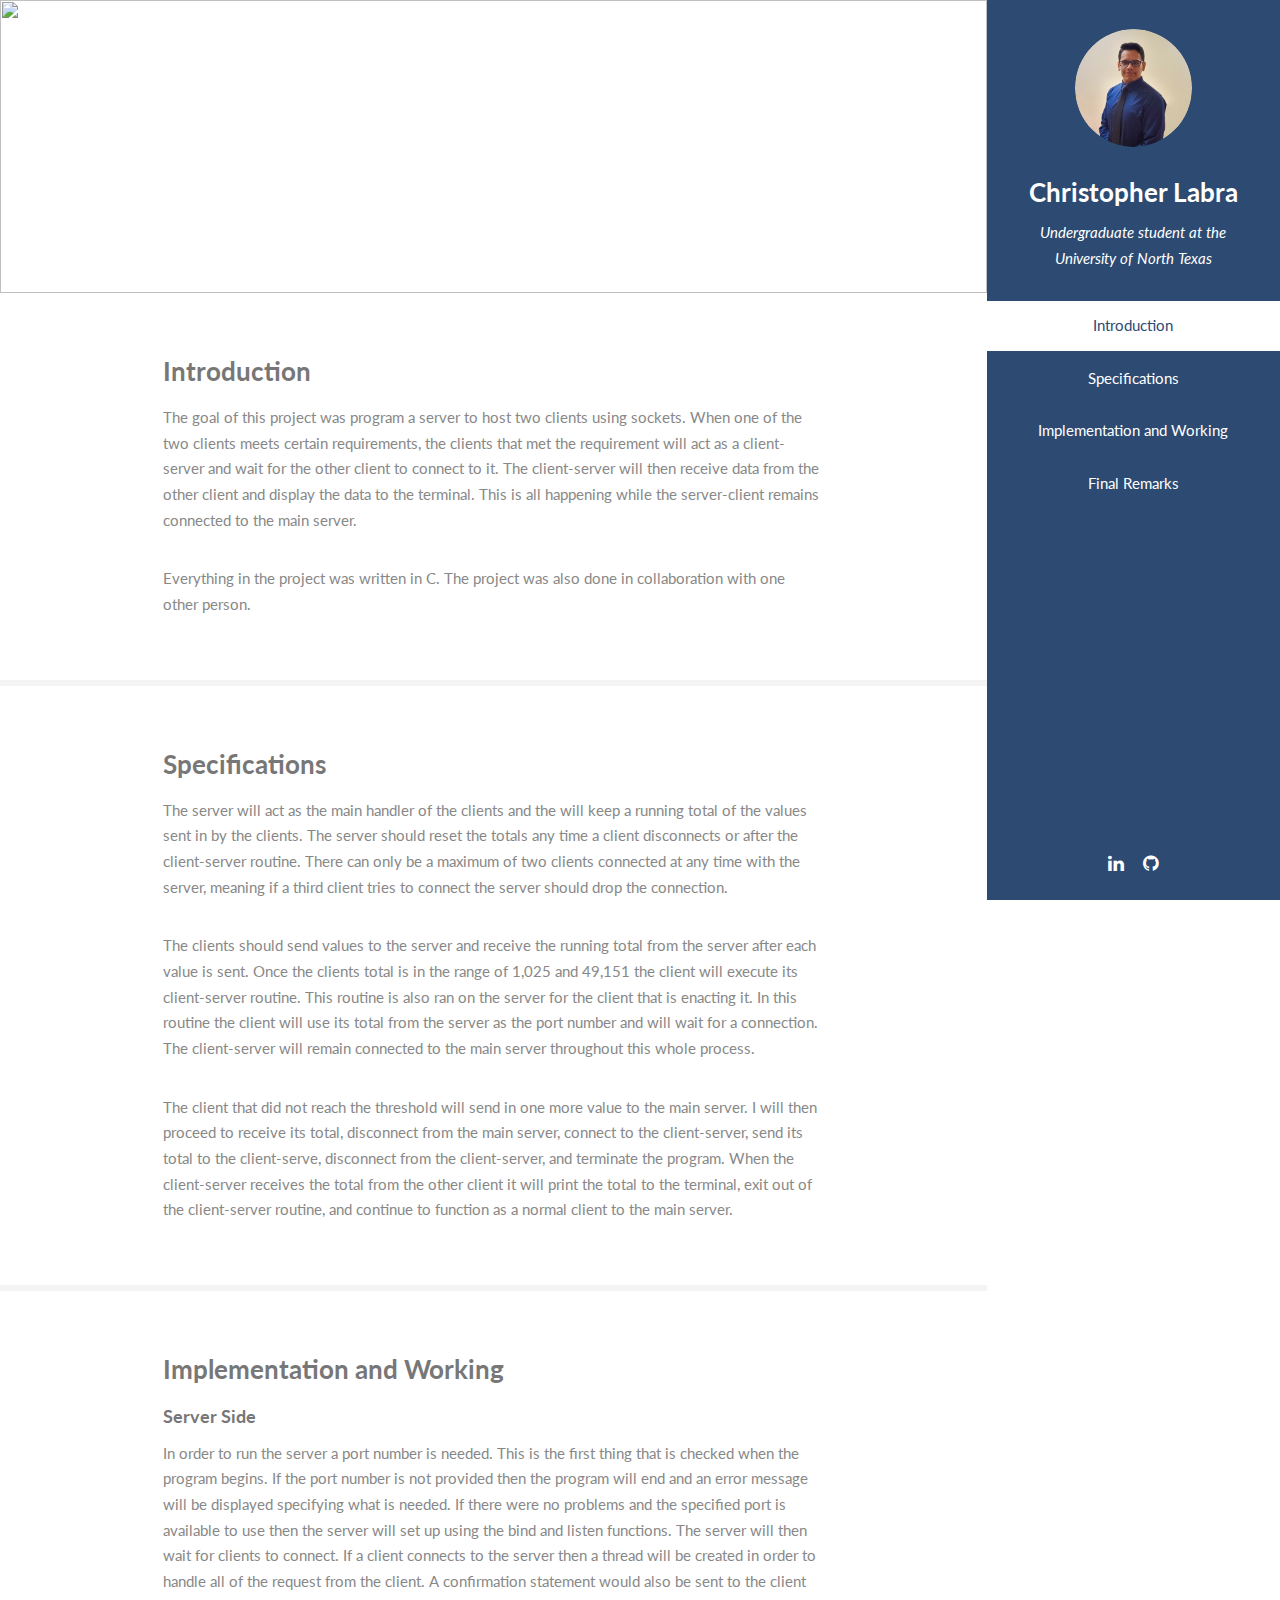
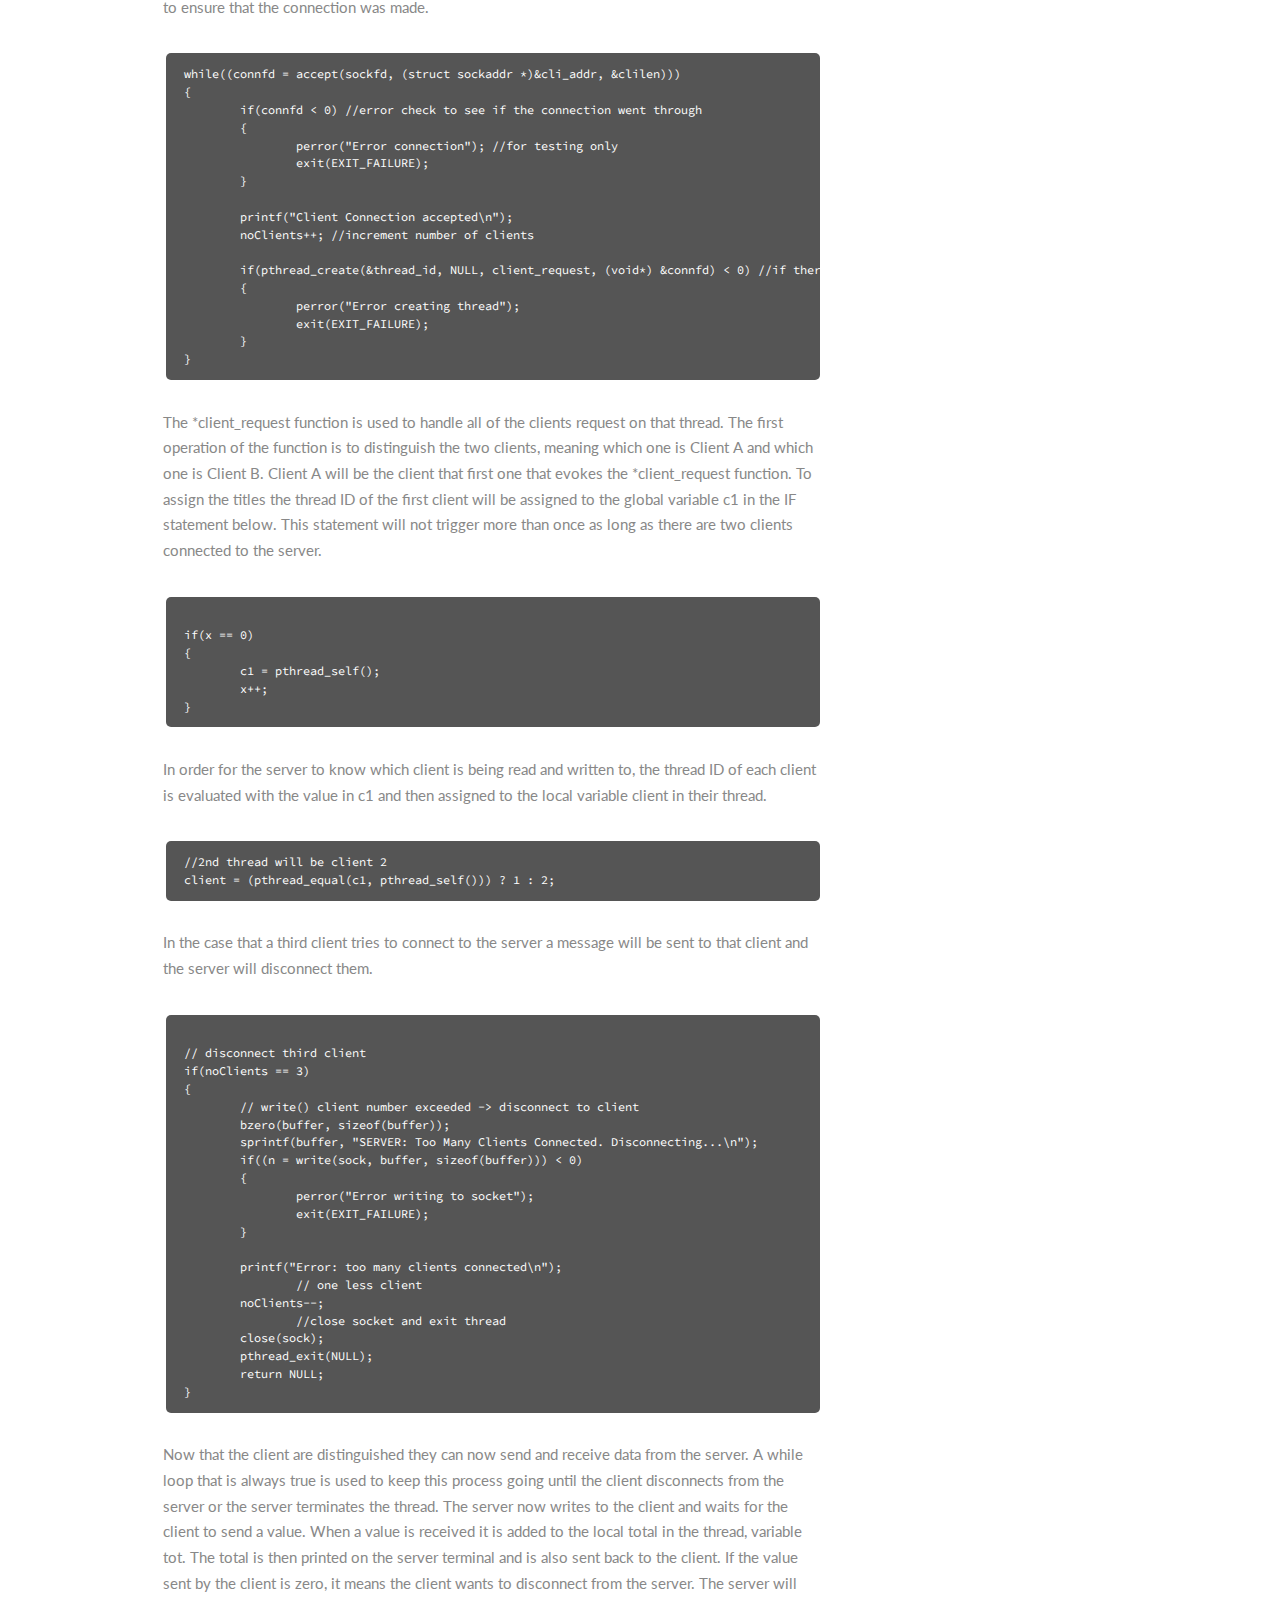
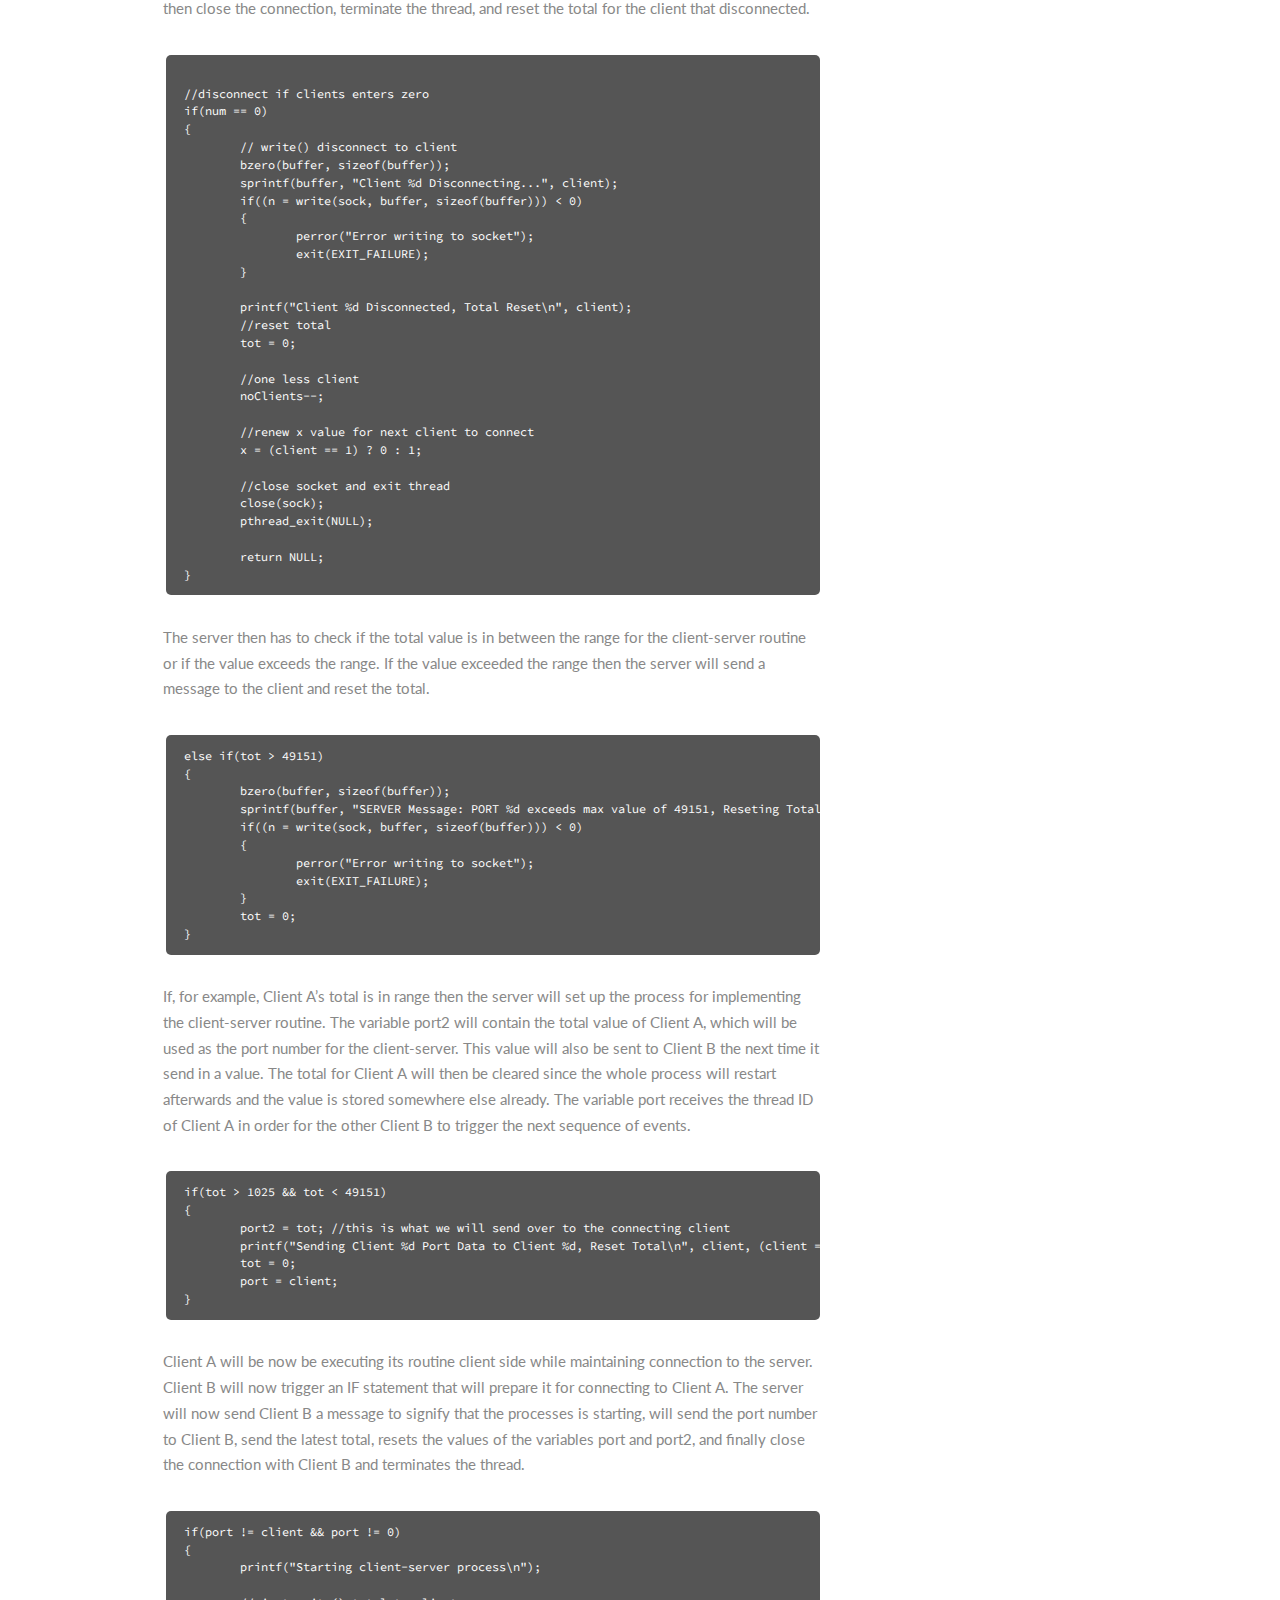
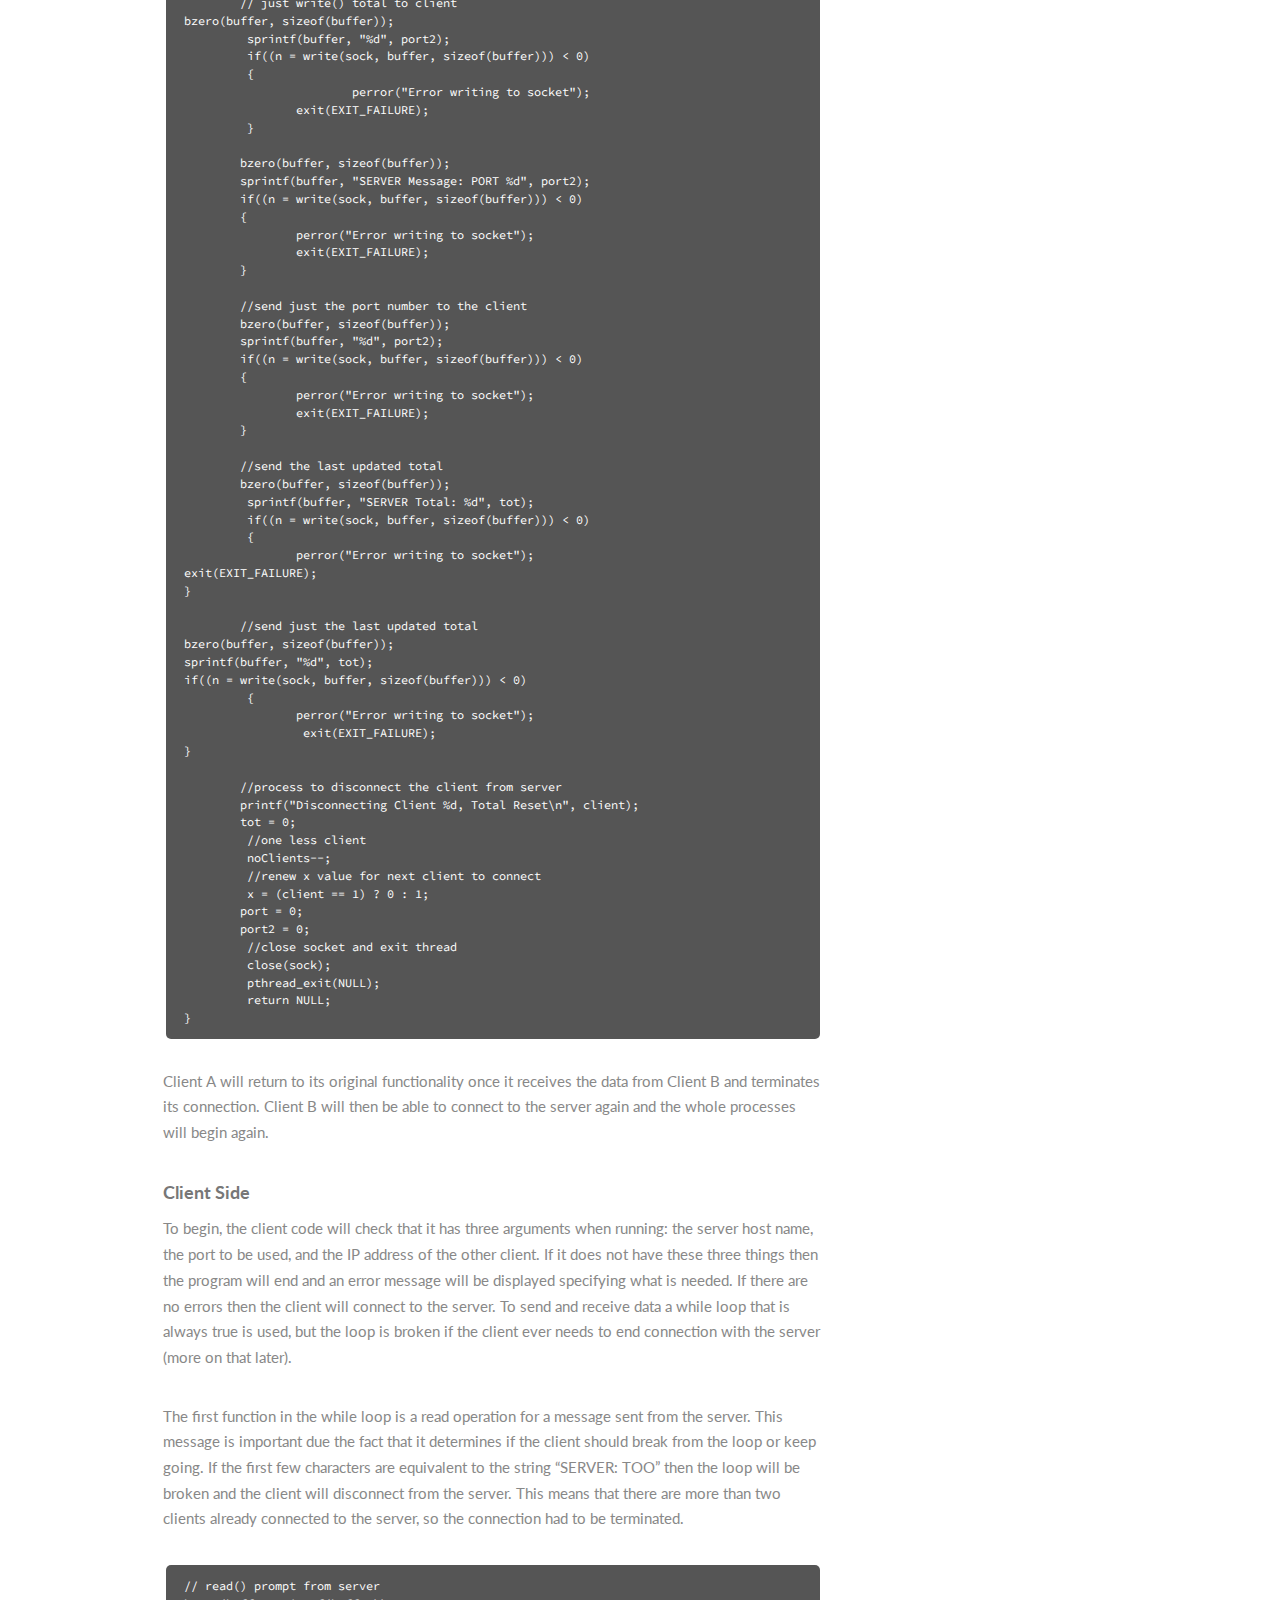
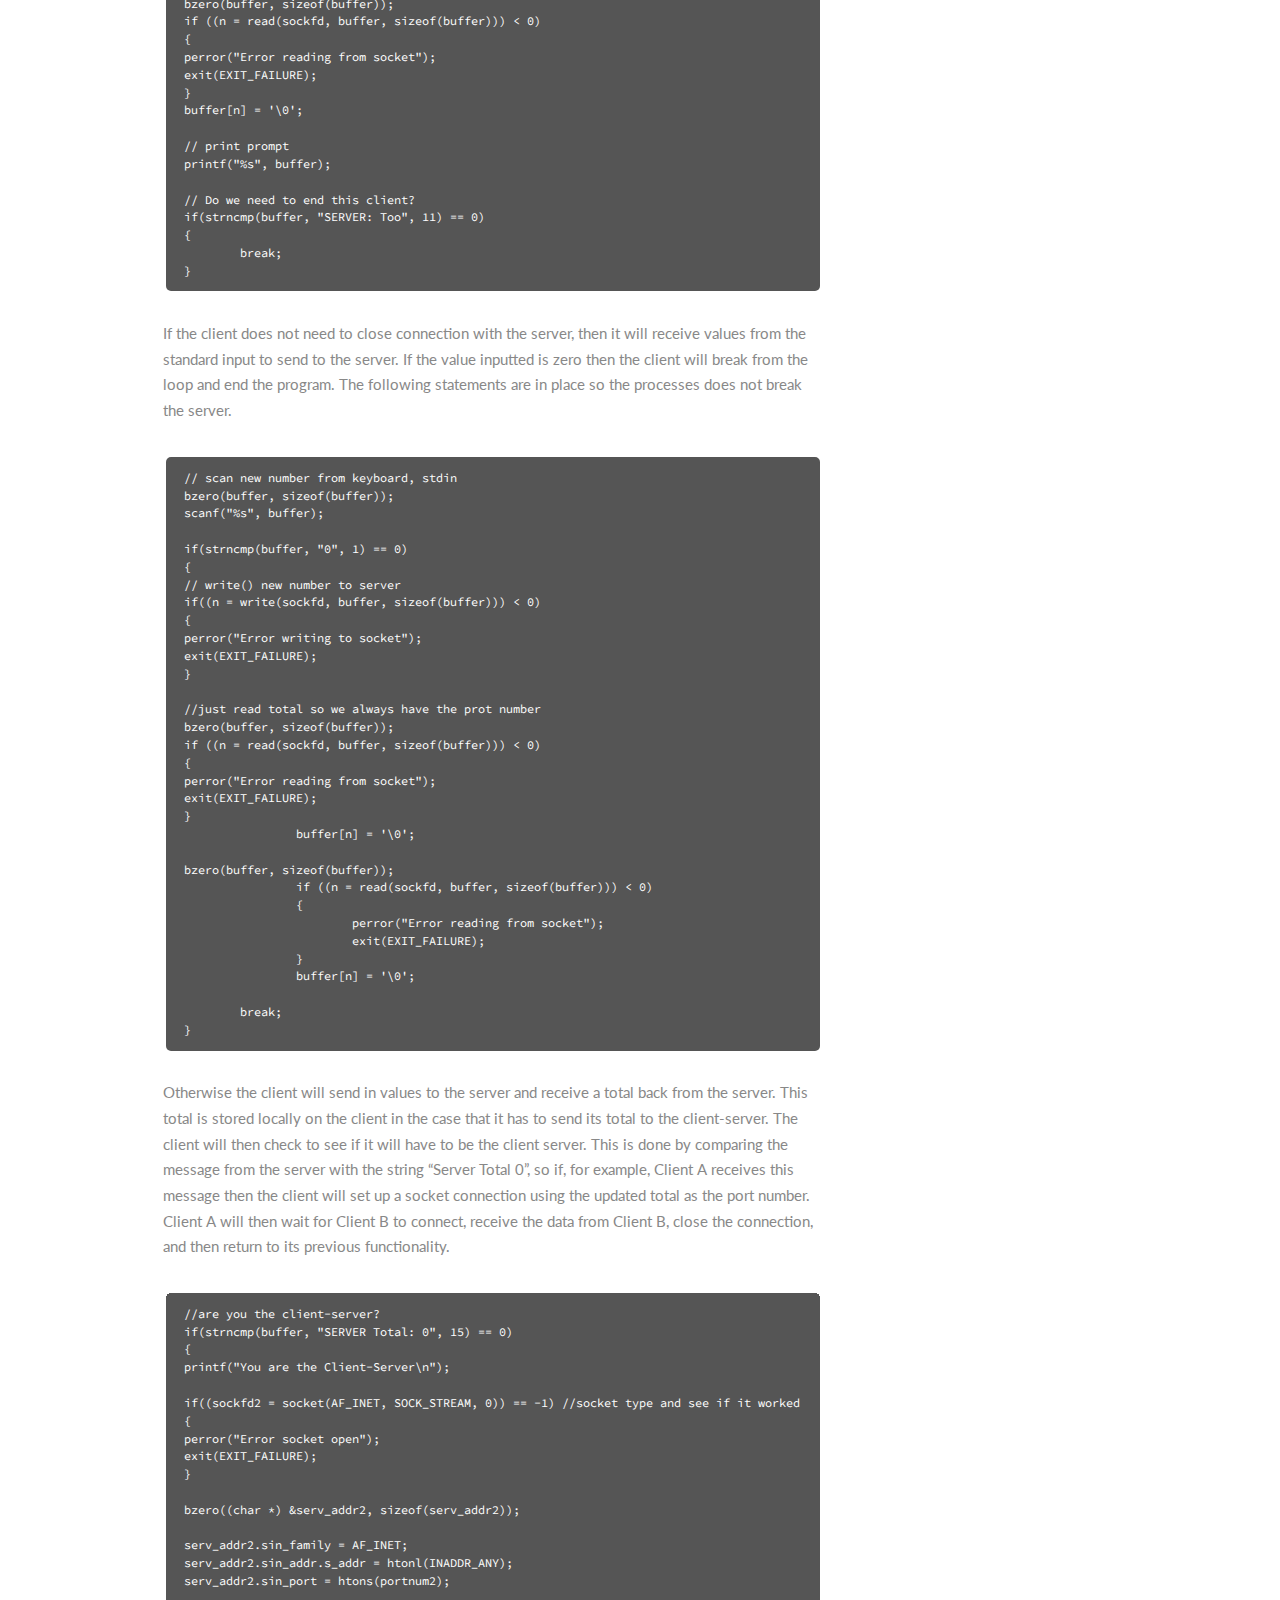
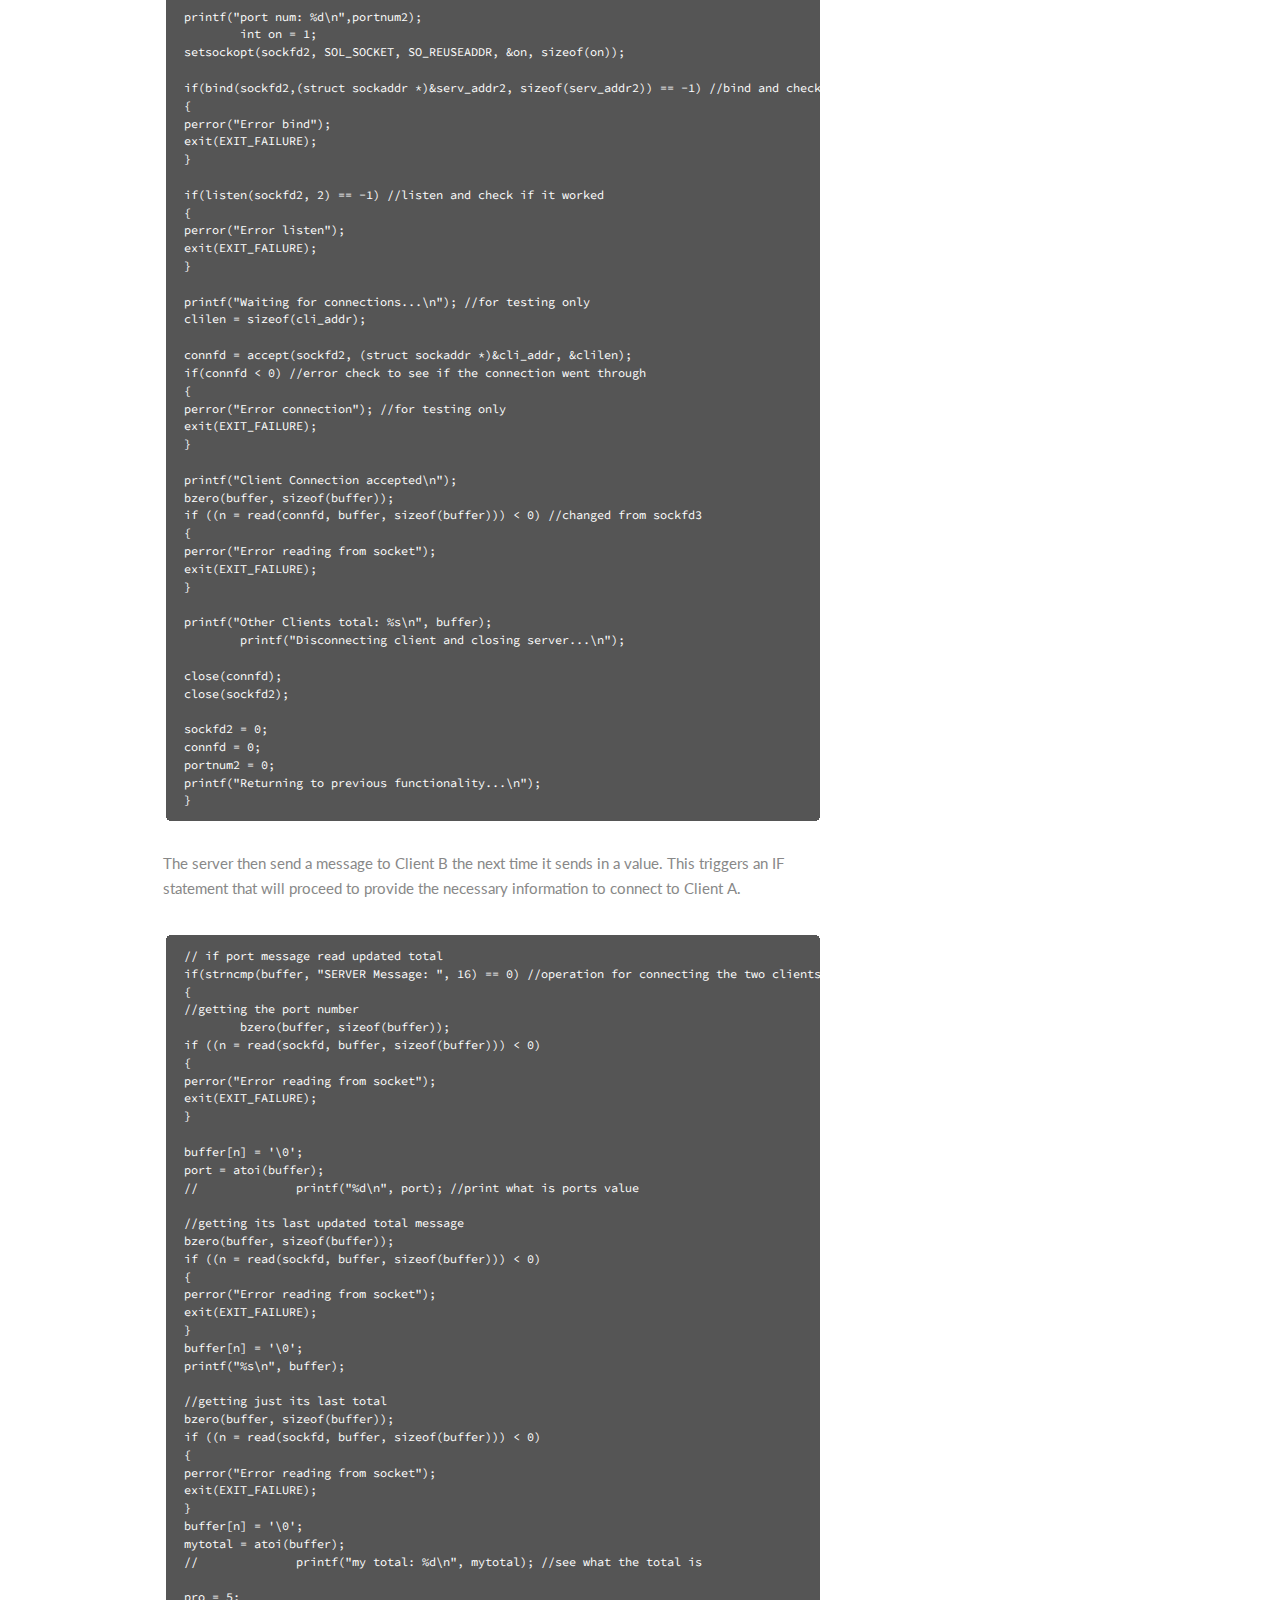
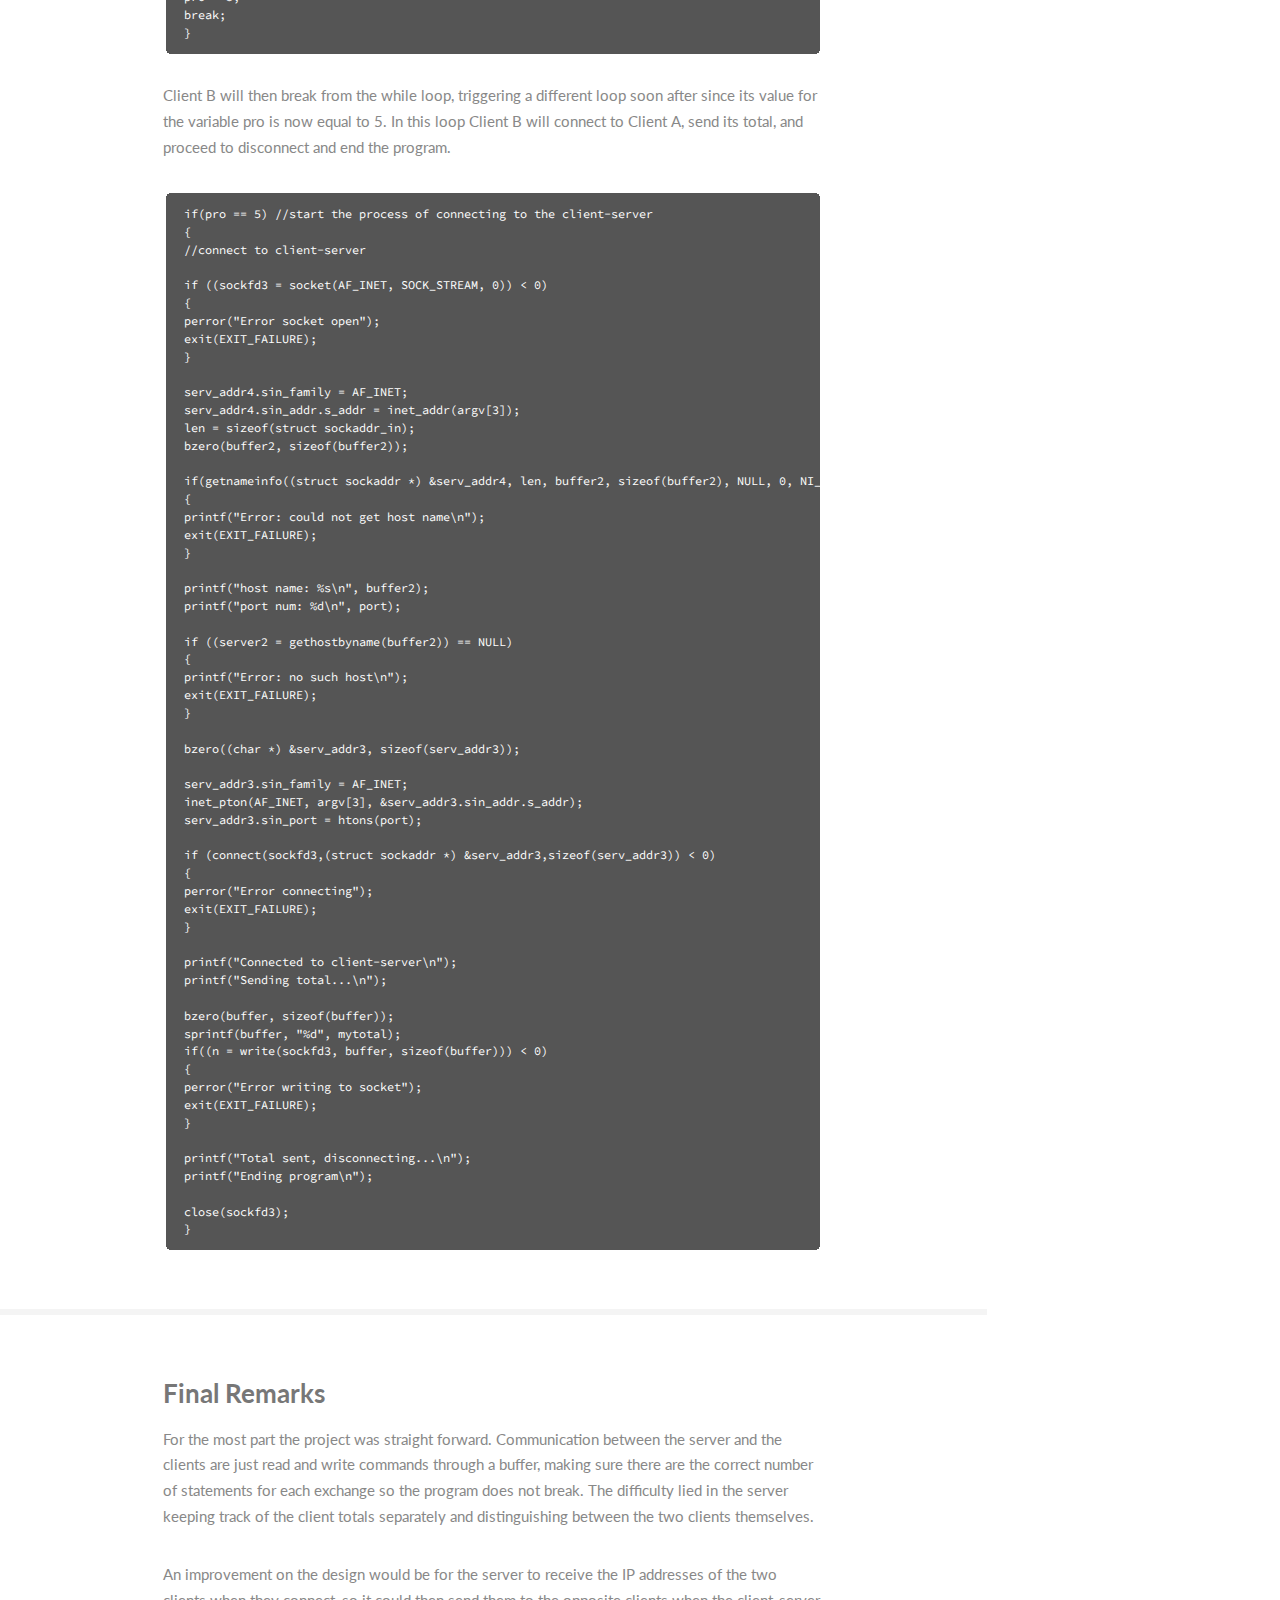
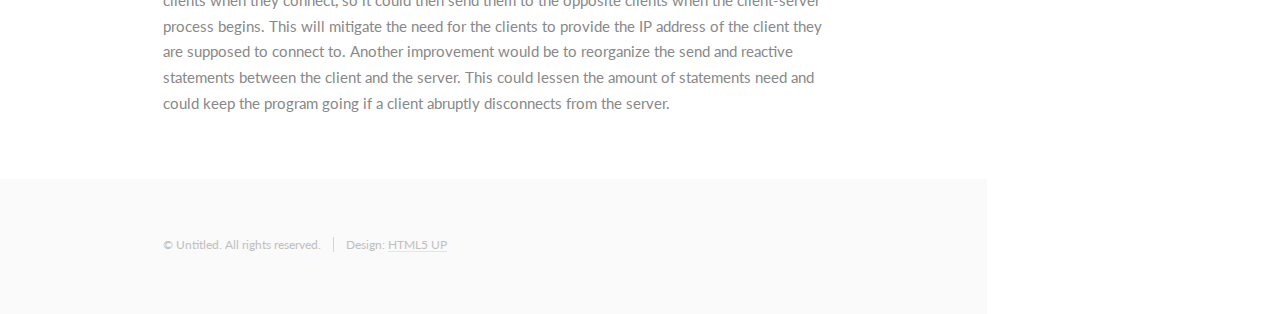
==== commit 4802cbc8: "Add files via upload" ====
--- a/Pro1.html
+++ b/Pro1.html
@@ -12,15 +12,15 @@
 			<section id="header">
 				<header>
 					<span class="image avatar"><img src="images/headshot.jpg" alt="" /></span>
-					<h1 id="logo"><a href="#">Christopher Labra</a></h1>
+					<h1 id="logo"><a href="/index.html">Christopher Labra</a></h1>
 					<p>Undergraduate student at the University of North Texas</p>
 				</header>
 				<nav id="nav">
 					<ul>
-						<li><a href="#one" class="active">About</a></li>
-						<li><a href="#two">Skills</a></li>
-						<li><a href="#three">Projects</a></li>
-						<li><a href="#four">Contact Me</a></li>
+						<li><a href="#one" class="active">Introduction</a></li>
+						<li><a href="#two">Specifications</a></li>
+						<li><a href="#three">Implementation and Working</a></li>
+                        <li><a href="#four">Final Remarks</a></li>
 					</ul>
 				</nav>
 				<footer>
@@ -45,14 +45,459 @@
 								</div>
 								<div class="container">
 									<header class="major">
-										<h2>Project #1 test</h2>
-										<p>Studying for a Bachelor of Science degree in Compffrreferferferferferereuter Engineering with a minor in Mathematics</p>
+										<h3>Introduction</h3>										
 									</header>
-									<p>Specializing in communications and networks, such as server/client communication and wireless communications.</p>
-                                    <p>Expected Graduation date of May 2020</p>
+									<p>The goal of this project was program a server to host two clients using sockets. When one of the two clients meets certain requirements, the clients that met the requirement will act as a client-server and wait for the other client to connect to it. The client-server will then receive data from the other client and display the data to the terminal. This is all happening while the server-client remains connected to the main server.</p>
+                                    
+                                    <p>Everything in the project was written in C. The project was also done in collaboration with one other person.</p>
 								</div>
 							</section>
 
+						<!-- Two -->
+							<section id="two">
+								<div class="container">
+									<h3>Specifications</h3>
+									<p>The server will act as the main handler of the clients and the will keep a running total of the values sent in by the clients. The server should reset the totals any time a client disconnects or after the client-server routine. There can only be a maximum of two clients connected at any time with the server, meaning if a third client tries to connect the server should drop the connection.</p>
+                                    <p>The clients should send values to the server and receive the running total from the server after each value is sent. Once the clients total is in the range of 1,025 and 49,151 the client will execute its client-server routine. This routine is also ran on the server for the client that is enacting it. In this routine the client will use its total from the server as the port number and will wait for a connection. The client-server will remain connected to the main server throughout this whole process.</p>
+                                    <p>The client that did not reach the threshold will send in one more value to the main server. I will then proceed to receive its total, disconnect from the main server, connect to the client-server, send its total to the client-serve, disconnect from the client-server, and terminate the program. When the client-server receives the total from the other client it will print the total to the terminal, exit out of the client-server routine, and continue to function as a normal client to the main server.</p>
+								</div>
+							</section>
+
+						<!-- Three -->
+							<section id="three">
+								<div class="container">
+									<h3>Implementation and Working</h3>
+                                    <h4>Server Side</h4>
+									<p>In order to run the server a port number is needed. This is the first thing that is checked when the program begins. If the port number is not provided then the program will end and an error message will be displayed specifying what is needed. If there were no problems and the specified port is available to use then the server will set up using the bind and listen functions. The server will then wait for clients to connect. If a client connects to the server then a thread will be created in order to handle all of the request from the client. A confirmation statement would also be sent to the client to ensure that the connection was made.</p>
+
+										<pre><code>while((connfd = accept(sockfd, (struct sockaddr *)&cli_addr, &clilen)))
+{
+	if(connfd < 0) //error check to see if the connection went through
+	{
+		perror("Error connection"); //for testing only
+		exit(EXIT_FAILURE);
+	}
+
+	printf("Client Connection accepted\n");
+	noClients++; //increment number of clients
+
+	if(pthread_create(&thread_id, NULL, client_request, (void*) &connfd) < 0) //if there is an error
+	{
+		perror("Error creating thread");
+		exit(EXIT_FAILURE);
+	}
+}</code></pre>
+                                    
+                                    <p>The *client_request function is used to handle all of the clients request on that thread. The first operation of the function is to distinguish the two clients, meaning which one is Client A and which one is Client B. Client A will be the client that first one that evokes the *client_request function. To assign the titles the thread ID of the first client will be assigned to the global variable c1 in the IF statement below. This statement will not trigger more than once as long as there are two clients connected to the server. </p>
+                                    
+                                    <pre><code>
+if(x == 0)
+{
+	c1 = pthread_self();
+	x++;
+}</code></pre>
+                                    <p>In order for the server to know which client is being read and written to, the thread ID of each client is evaluated with the value in c1 and then assigned to the local variable client in their thread.</p>
+                                    
+                                    <pre><code>//2nd thread will be client 2
+client = (pthread_equal(c1, pthread_self())) ? 1 : 2;</code></pre>
+                                    
+                                    <p>In the case that a third client tries to connect to the server a message will be sent to that client and the server will disconnect them.</p>
+                                    
+                                    <pre><code>
+// disconnect third client
+if(noClients == 3)
+{
+	// write() client number exceeded -> disconnect to client
+	bzero(buffer, sizeof(buffer));
+	sprintf(buffer, "SERVER: Too Many Clients Connected. Disconnecting...\n");
+	if((n = write(sock, buffer, sizeof(buffer))) < 0)
+	{
+		perror("Error writing to socket");
+		exit(EXIT_FAILURE);
+	}
+
+	printf("Error: too many clients connected\n");
+		// one less client
+	noClients--;
+		//close socket and exit thread
+	close(sock);
+	pthread_exit(NULL);
+	return NULL;
+}</code></pre>
+                                    
+                                    <p>Now that the client are distinguished they can now send and receive data from the server. A while loop that is always true is used to keep this process going until the client disconnects from the server or the server terminates the thread. The server now writes to the client and waits for the client to send a value. When a value is received it is added to the local total in the thread, variable tot. The total is then printed on the server terminal and is also sent back to the client. If the value sent by the client is zero, it means the client wants to disconnect from the server. The server will then close the connection, terminate the thread, and reset the total for the client that disconnected.</p>
+
+                                    <pre><code>
+//disconnect if clients enters zero
+if(num == 0)
+{
+	// write() disconnect to client
+	bzero(buffer, sizeof(buffer));
+	sprintf(buffer, "Client %d Disconnecting...", client);
+	if((n = write(sock, buffer, sizeof(buffer))) < 0)
+	{
+		perror("Error writing to socket");
+		exit(EXIT_FAILURE);
+	}
+
+	printf("Client %d Disconnected, Total Reset\n", client);
+	//reset total
+	tot = 0;
+
+	//one less client 
+	noClients--;
+
+	//renew x value for next client to connect
+	x = (client == 1) ? 0 : 1;
+
+	//close socket and exit thread
+	close(sock);
+	pthread_exit(NULL);
+
+	return NULL;
+}
+</code></pre>
+                                    <p>The server then has to check if the total value is in between the range for the client-server routine or if the value exceeds the range. If the value exceeded the range then the server will send a message to the client and reset the total.</p>
+
+                                    <pre><code>else if(tot > 49151)
+{
+	bzero(buffer, sizeof(buffer));
+	sprintf(buffer, "SERVER Message: PORT %d exceeds max value of 49151, Reseting Total...", tot);
+	if((n = write(sock, buffer, sizeof(buffer))) < 0)
+	{
+		perror("Error writing to socket");
+		exit(EXIT_FAILURE);
+	}
+	tot = 0;
+}
+</code></pre>
+
+
+                                    <p>If, for example, Client A’s total is in range then the server will set up the process for implementing the client-server routine. The variable port2 will contain the total value of Client A, which will be used as the port number for the client-server. This value will also be sent to Client B the next time it send in a value. The total for Client A will then be cleared since the whole process will restart afterwards and the value is stored somewhere else already. The variable port receives the thread ID of Client A in order for the other Client B to trigger the next sequence of events.</p>
+                                    
+                                    <pre><code>if(tot > 1025 && tot < 49151)
+{
+	port2 = tot; //this is what we will send over to the connecting client
+	printf("Sending Client %d Port Data to Client %d, Reset Total\n", client, (client == 1) ? 2 : 1);
+	tot = 0;
+	port = client;
+}
+</code></pre>
+
+                                    <p>Client A will be now be executing its routine client side while maintaining connection to the server. Client B will now trigger an IF statement that will prepare it for connecting to Client A. The server will now send Client B a message to signify that the processes is starting, will send the port number to Client B, send the latest total, resets the values of the variables port and port2, and finally close the connection with Client B and terminates the thread.</p>
+                                    
+                                    <pre><code>if(port != client && port != 0)
+{
+	printf("Starting client-server process\n");
+
+	// just write() total to client
+bzero(buffer, sizeof(buffer));
+         sprintf(buffer, "%d", port2);
+         if((n = write(sock, buffer, sizeof(buffer))) < 0)
+         {
+                 	perror("Error writing to socket");
+          	exit(EXIT_FAILURE);
+         }
+
+	bzero(buffer, sizeof(buffer));
+	sprintf(buffer, "SERVER Message: PORT %d", port2);
+	if((n = write(sock, buffer, sizeof(buffer))) < 0)
+	{
+		perror("Error writing to socket");
+		exit(EXIT_FAILURE);
+	}
+
+	//send just the port number to the client
+	bzero(buffer, sizeof(buffer));
+	sprintf(buffer, "%d", port2);
+	if((n = write(sock, buffer, sizeof(buffer))) < 0)
+	{
+		perror("Error writing to socket");
+		exit(EXIT_FAILURE);
+	}
+
+	//send the last updated total
+	bzero(buffer, sizeof(buffer));
+         sprintf(buffer, "SERVER Total: %d", tot);
+         if((n = write(sock, buffer, sizeof(buffer))) < 0)
+         {
+         	perror("Error writing to socket");
+exit(EXIT_FAILURE);
+}
+
+	//send just the last updated total
+bzero(buffer, sizeof(buffer));
+sprintf(buffer, "%d", tot);
+if((n = write(sock, buffer, sizeof(buffer))) < 0)
+         {
+         	perror("Error writing to socket");
+                 exit(EXIT_FAILURE);
+}
+
+	//process to disconnect the client from server
+	printf("Disconnecting Client %d, Total Reset\n", client);
+	tot = 0;
+         //one less client
+         noClients--;
+         //renew x value for next client to connect
+         x = (client == 1) ? 0 : 1;
+	port = 0;
+	port2 = 0;
+         //close socket and exit thread
+         close(sock);
+         pthread_exit(NULL);
+         return NULL;
+}
+</code></pre>
+
+                                <p>Client A will return to its original functionality once it receives the data from Client B and terminates its connection. Client B will then be able to connect to the server again and the whole processes will begin again.</p>
+                                
+                                <h4>Client Side</h4>
+				
+                                <p>To begin, the client code will check that it has three arguments when running: the server host name, the port to be used, and the IP address of the other client. If it does not have these three things then the program will end and an error message will be displayed specifying what is needed. If there are no errors then the client will connect to the server. To send and receive data a while loop that is always true is used, but the loop is broken if the client ever needs to end connection with the server (more on that later). </p>
+                                <p>The first function in the while loop is a read operation for a message sent from the server. This message is important due the fact that it determines if the client should break from the loop or keep going. If the first few characters are equivalent to the string “SERVER: TOO” then the loop will be broken and the client will disconnect from the server. This means that there are more than two clients already connected to the server, so the connection had to be terminated.</p>
+                
+                                <pre><code>// read() prompt from server
+bzero(buffer, sizeof(buffer));
+if ((n = read(sockfd, buffer, sizeof(buffer))) < 0)
+{
+perror("Error reading from socket");
+exit(EXIT_FAILURE);
+}
+buffer[n] = '\0';
+
+// print prompt
+printf("%s", buffer);
+
+// Do we need to end this client?
+if(strncmp(buffer, "SERVER: Too", 11) == 0)
+{
+	break;
+}
+</code></pre>
+
+                                <p>If the client does not need to close connection with the server, then it will receive values from the standard input to send to the server. If the value inputted is zero then the client will break from the loop and end the program. The following statements are in place so the processes does not break the server.</p>
+                
+                
+                                <pre><code>// scan new number from keyboard, stdin
+bzero(buffer, sizeof(buffer));
+scanf("%s", buffer);
+
+if(strncmp(buffer, "0", 1) == 0)
+{
+// write() new number to server
+if((n = write(sockfd, buffer, sizeof(buffer))) < 0)
+{
+perror("Error writing to socket");
+exit(EXIT_FAILURE);
+}
+
+//just read total so we always have the prot number
+bzero(buffer, sizeof(buffer));
+if ((n = read(sockfd, buffer, sizeof(buffer))) < 0)
+{
+perror("Error reading from socket");
+exit(EXIT_FAILURE);
+}
+        	buffer[n] = '\0';
+
+bzero(buffer, sizeof(buffer));
+        	if ((n = read(sockfd, buffer, sizeof(buffer))) < 0)
+        	{
+            		perror("Error reading from socket");
+            		exit(EXIT_FAILURE);
+        	}
+        	buffer[n] = '\0';
+
+	break;
+}
+</code></pre>
+
+                                <p>Otherwise the client will send in values to the server and receive a total back from the server. This total is stored locally on the client in the case that it has to send its total to the client-server. The client will then check to see if it will have to be the client server. This is done by comparing the message from the server with the string “Server Total 0”, so if, for example, Client A receives this message then the client will set up a socket connection using the updated total as the port number. Client A will then wait for Client B to connect, receive the data from Client B, close the connection, and then return to its previous functionality.</p>
+                                
+                                <pre><code>//are you the client-server?
+if(strncmp(buffer, "SERVER Total: 0", 15) == 0)
+{
+printf("You are the Client-Server\n");
+
+if((sockfd2 = socket(AF_INET, SOCK_STREAM, 0)) == -1) //socket type and see if it worked
+{
+perror("Error socket open");
+exit(EXIT_FAILURE);
+}
+
+bzero((char *) &serv_addr2, sizeof(serv_addr2));
+
+serv_addr2.sin_family = AF_INET;
+serv_addr2.sin_addr.s_addr = htonl(INADDR_ANY);
+serv_addr2.sin_port = htons(portnum2);
+
+printf("port num: %d\n",portnum2);
+	int on = 1;
+setsockopt(sockfd2, SOL_SOCKET, SO_REUSEADDR, &on, sizeof(on));
+
+if(bind(sockfd2,(struct sockaddr *)&serv_addr2, sizeof(serv_addr2)) == -1) //bind and check$
+{
+perror("Error bind");
+exit(EXIT_FAILURE);
+}
+
+if(listen(sockfd2, 2) == -1) //listen and check if it worked
+{
+perror("Error listen");
+exit(EXIT_FAILURE);
+}
+
+printf("Waiting for connections...\n"); //for testing only
+clilen = sizeof(cli_addr);
+
+connfd = accept(sockfd2, (struct sockaddr *)&cli_addr, &clilen);
+if(connfd < 0) //error check to see if the connection went through
+{
+perror("Error connection"); //for testing only
+exit(EXIT_FAILURE);
+}
+
+printf("Client Connection accepted\n");
+bzero(buffer, sizeof(buffer));
+if ((n = read(connfd, buffer, sizeof(buffer))) < 0) //changed from sockfd3
+{
+perror("Error reading from socket");
+exit(EXIT_FAILURE);
+}
+
+printf("Other Clients total: %s\n", buffer);
+	printf("Disconnecting client and closing server...\n");
+
+close(connfd);
+close(sockfd2);
+
+sockfd2 = 0;
+connfd = 0;
+portnum2 = 0;
+printf("Returning to previous functionality...\n");
+}
+</code></pre>
+
+                                <p>The server then send a message to Client B the next time it sends in a value. This triggers an IF statement that will proceed to provide the necessary information to connect to Client A.</p>
+
+                                <pre><code>// if port message read updated total
+if(strncmp(buffer, "SERVER Message: ", 16) == 0) //operation for connecting the two clients
+{
+//getting the port number
+	bzero(buffer, sizeof(buffer));
+if ((n = read(sockfd, buffer, sizeof(buffer))) < 0)
+{
+perror("Error reading from socket");
+exit(EXIT_FAILURE);
+}
+
+buffer[n] = '\0';
+port = atoi(buffer);
+//		printf("%d\n", port); //print what is ports value
+
+//getting its last updated total message
+bzero(buffer, sizeof(buffer));
+if ((n = read(sockfd, buffer, sizeof(buffer))) < 0)
+{
+perror("Error reading from socket");
+exit(EXIT_FAILURE);
+}
+buffer[n] = '\0';
+printf("%s\n", buffer);
+
+//getting just its last total
+bzero(buffer, sizeof(buffer));
+if ((n = read(sockfd, buffer, sizeof(buffer))) < 0)
+{
+perror("Error reading from socket");
+exit(EXIT_FAILURE);
+}
+buffer[n] = '\0';
+mytotal = atoi(buffer);
+//		printf("my total: %d\n", mytotal); //see what the total is
+
+pro = 5;
+break;
+}
+</code></pre>
+
+                                <p>Client B will then break from the while loop, triggering a different loop soon after since its value for the variable pro is now equal to 5. In this loop Client B will connect to Client A, send its total, and proceed to disconnect and end the program.</p>
+                                
+                                <pre><code>if(pro == 5) //start the process of connecting to the client-server
+{
+//connect to client-server
+
+if ((sockfd3 = socket(AF_INET, SOCK_STREAM, 0)) < 0)
+{
+perror("Error socket open");
+exit(EXIT_FAILURE);
+}
+
+serv_addr4.sin_family = AF_INET;
+serv_addr4.sin_addr.s_addr = inet_addr(argv[3]);
+len = sizeof(struct sockaddr_in);
+bzero(buffer2, sizeof(buffer2));
+
+if(getnameinfo((struct sockaddr *) &serv_addr4, len, buffer2, sizeof(buffer2), NULL, 0, NI_NAMEREQD))
+{
+printf("Error: could not get host name\n");
+exit(EXIT_FAILURE);
+}
+
+printf("host name: %s\n", buffer2);
+printf("port num: %d\n", port);
+
+if ((server2 = gethostbyname(buffer2)) == NULL)
+{
+printf("Error: no such host\n");
+exit(EXIT_FAILURE);
+}
+
+bzero((char *) &serv_addr3, sizeof(serv_addr3));
+
+serv_addr3.sin_family = AF_INET;
+inet_pton(AF_INET, argv[3], &serv_addr3.sin_addr.s_addr);
+serv_addr3.sin_port = htons(port);
+
+if (connect(sockfd3,(struct sockaddr *) &serv_addr3,sizeof(serv_addr3)) < 0)
+{
+perror("Error connecting");
+exit(EXIT_FAILURE);
+}
+
+printf("Connected to client-server\n");
+printf("Sending total...\n");
+
+bzero(buffer, sizeof(buffer));
+sprintf(buffer, "%d", mytotal);
+if((n = write(sockfd3, buffer, sizeof(buffer))) < 0)
+{
+perror("Error writing to socket");
+exit(EXIT_FAILURE);
+}
+
+printf("Total sent, disconnecting...\n");
+printf("Ending program\n");
+
+close(sockfd3);
+}
+</code></pre>
+
+								</div>
+							</section>
+
+						<!-- Four -->
+							<section id="four">
+								<div class="container">
+									<h3>Final Remarks</h3>
+                                    <p>For the most part the project was straight forward. Communication between the server and the clients are just read and write commands through a buffer, making sure there are the correct number of statements for each exchange so the program does not break. The difficulty lied in the server keeping track of the client totals separately and distinguishing between the two clients themselves. </p>
+                                    <p>An improvement on the design would be for the server to receive the IP addresses of the two clients when they connect, so it could then send them to the opposite clients when the client-server process begins. This will mitigate the need for the clients to provide the IP address of the client they are supposed to connect to. Another improvement would be to reorganize the send and reactive statements between the client and the server. This could lessen the amount of statements need and could keep the program going if a client abruptly disconnects from the server.</p>
+								</div>
+							</section>
+                        
+					</div>
+                
 
 				<!-- Footer -->
 					<section id="footer">
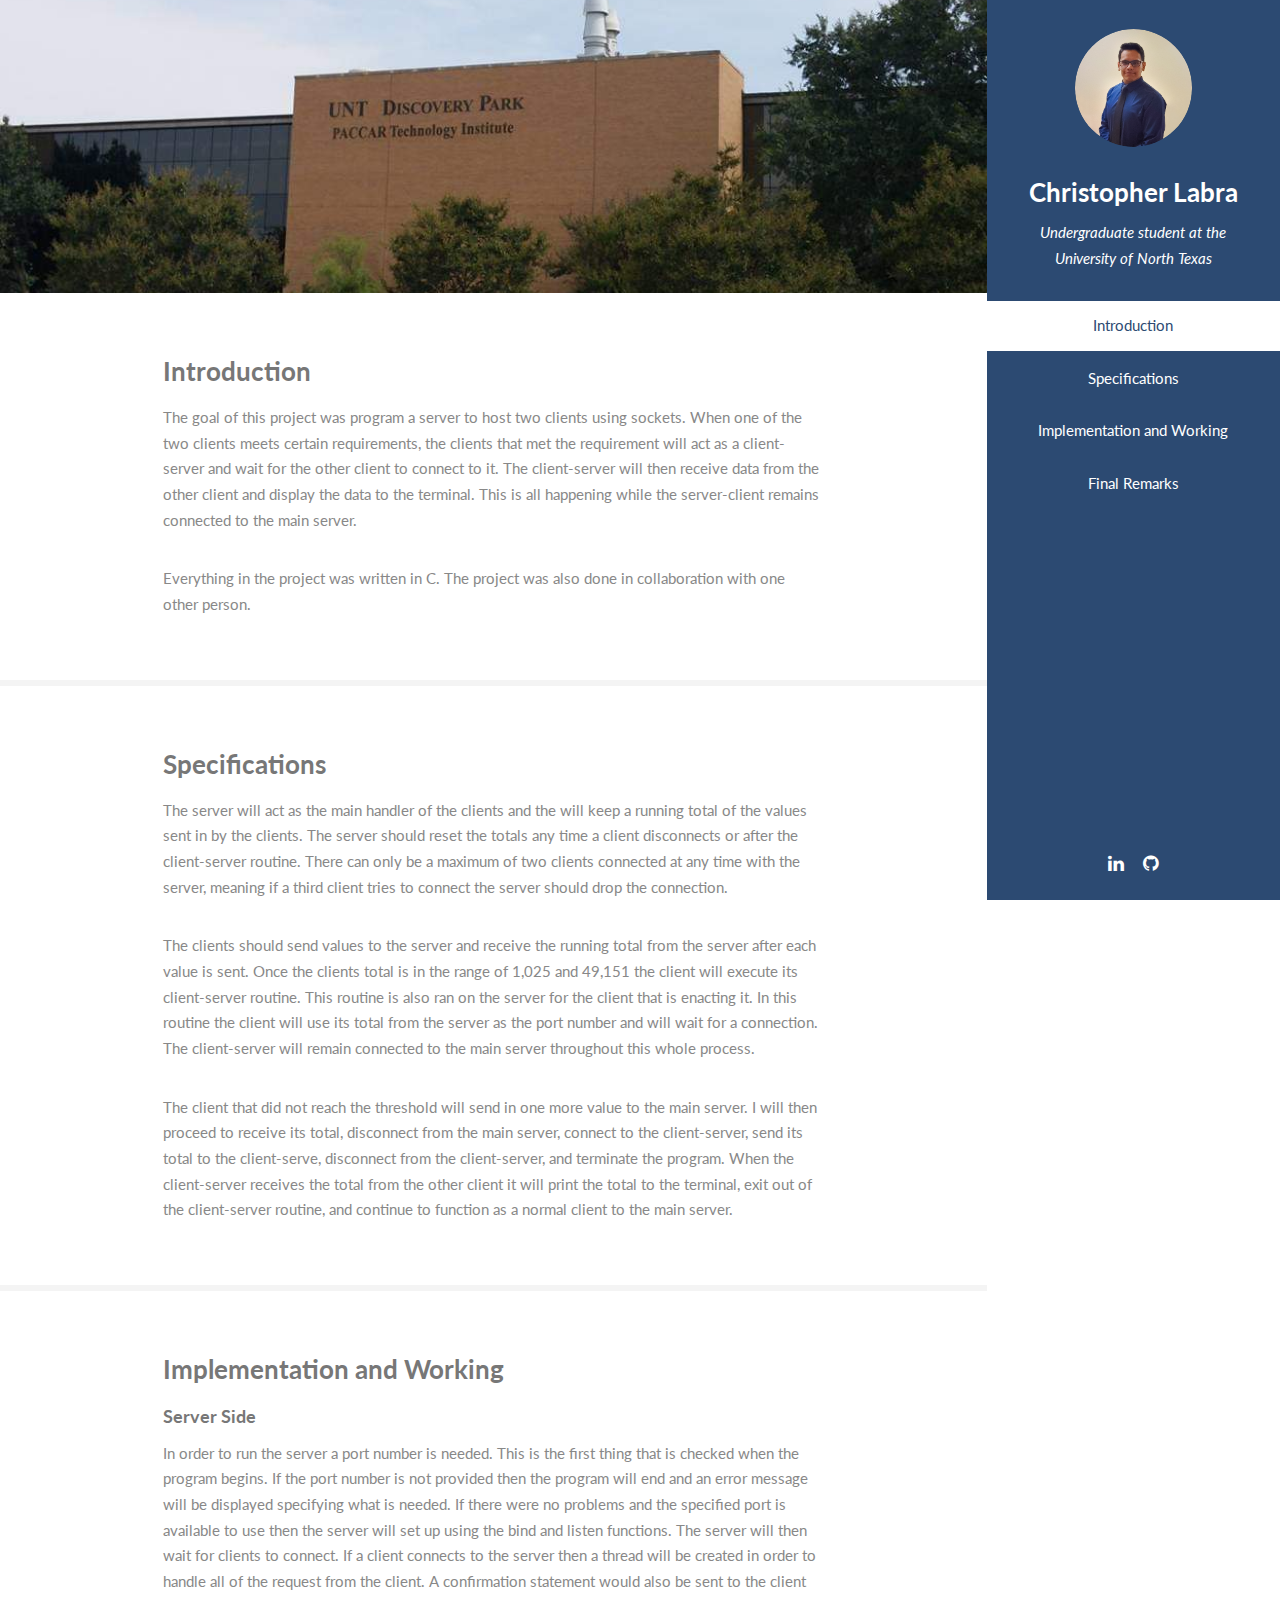
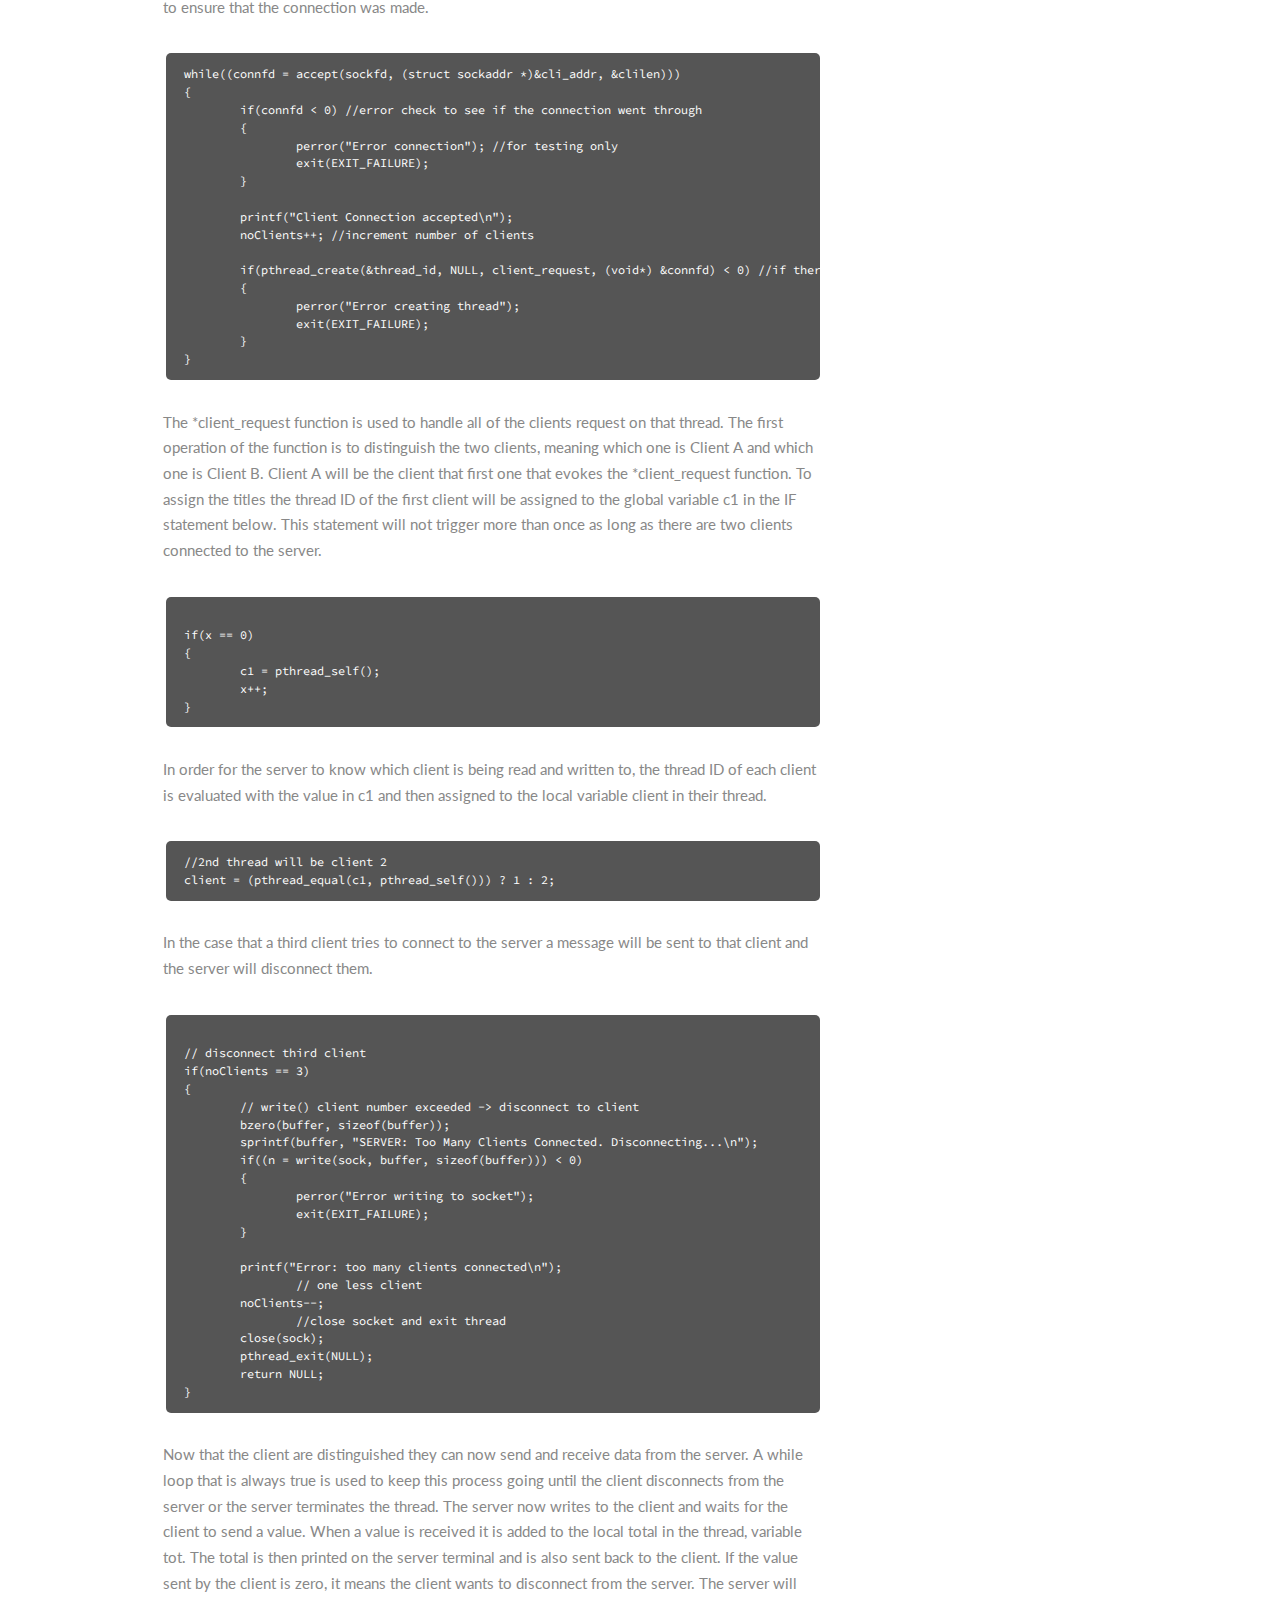
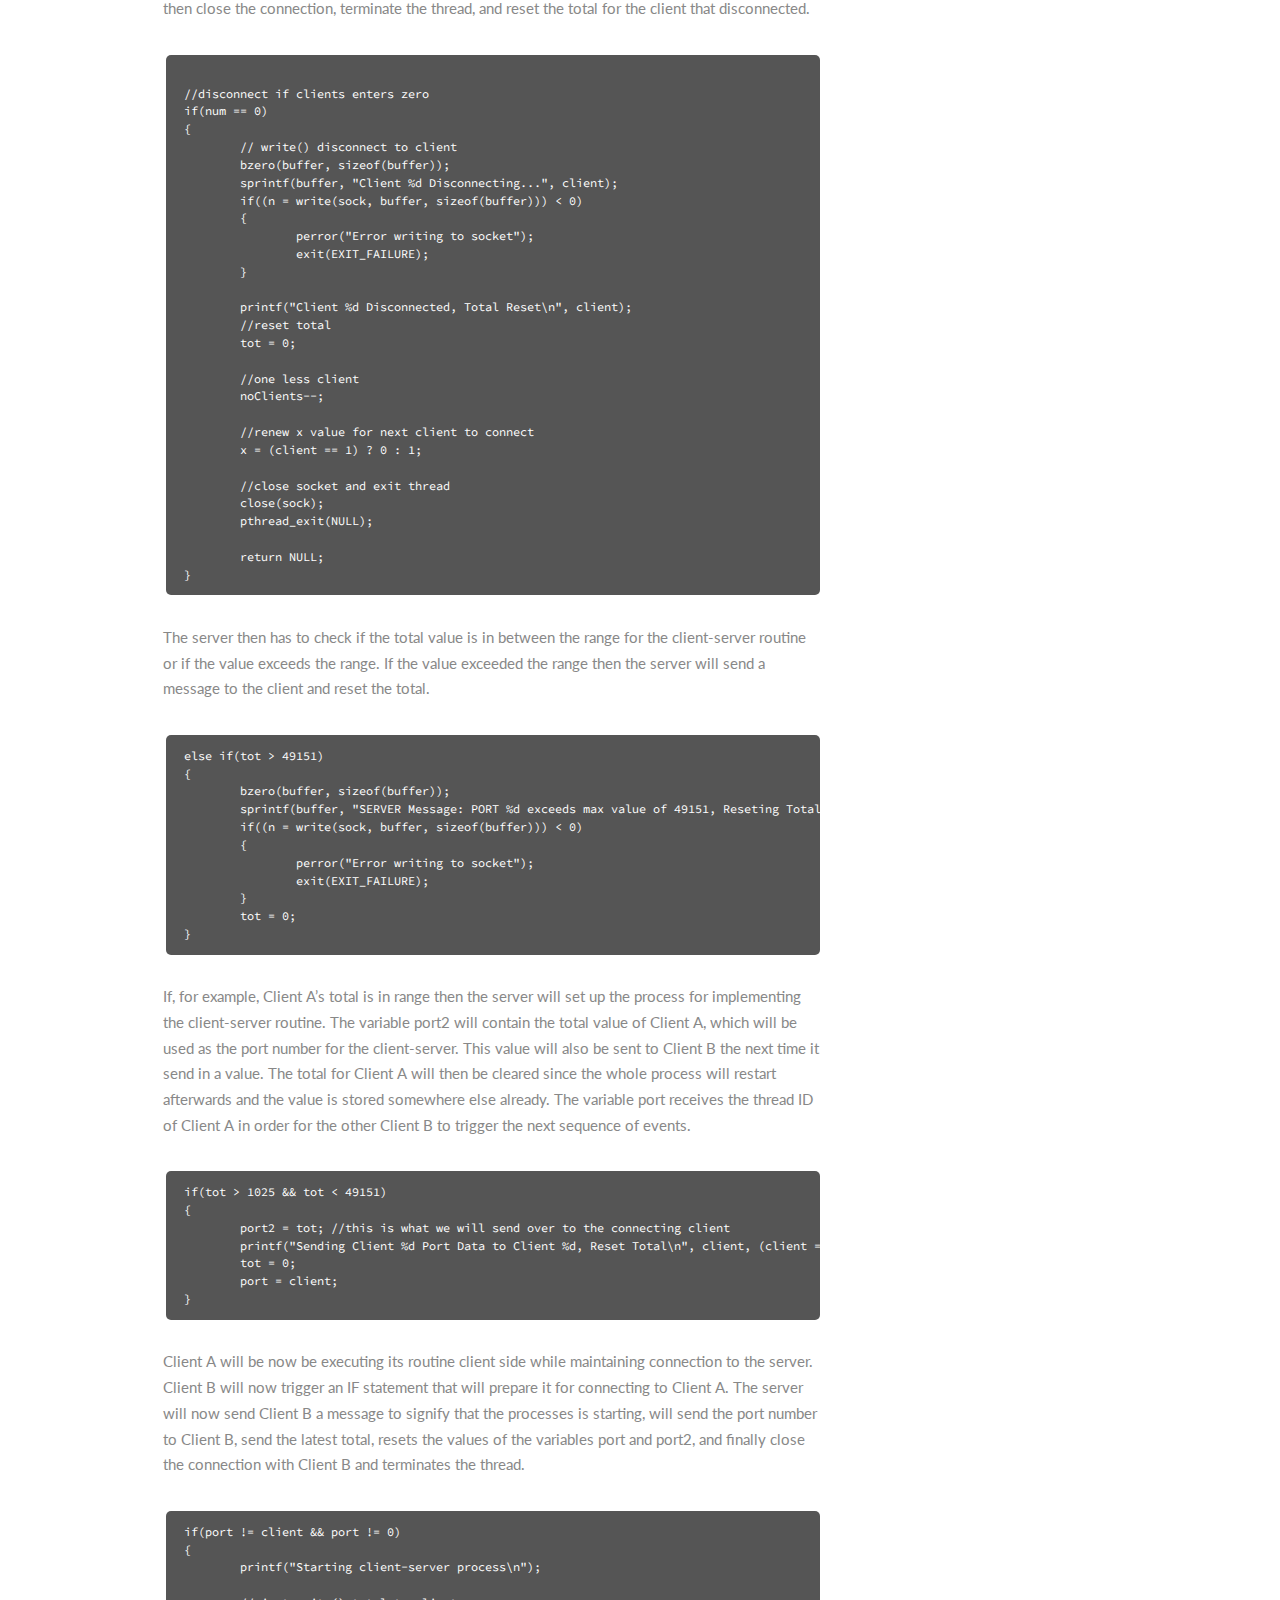
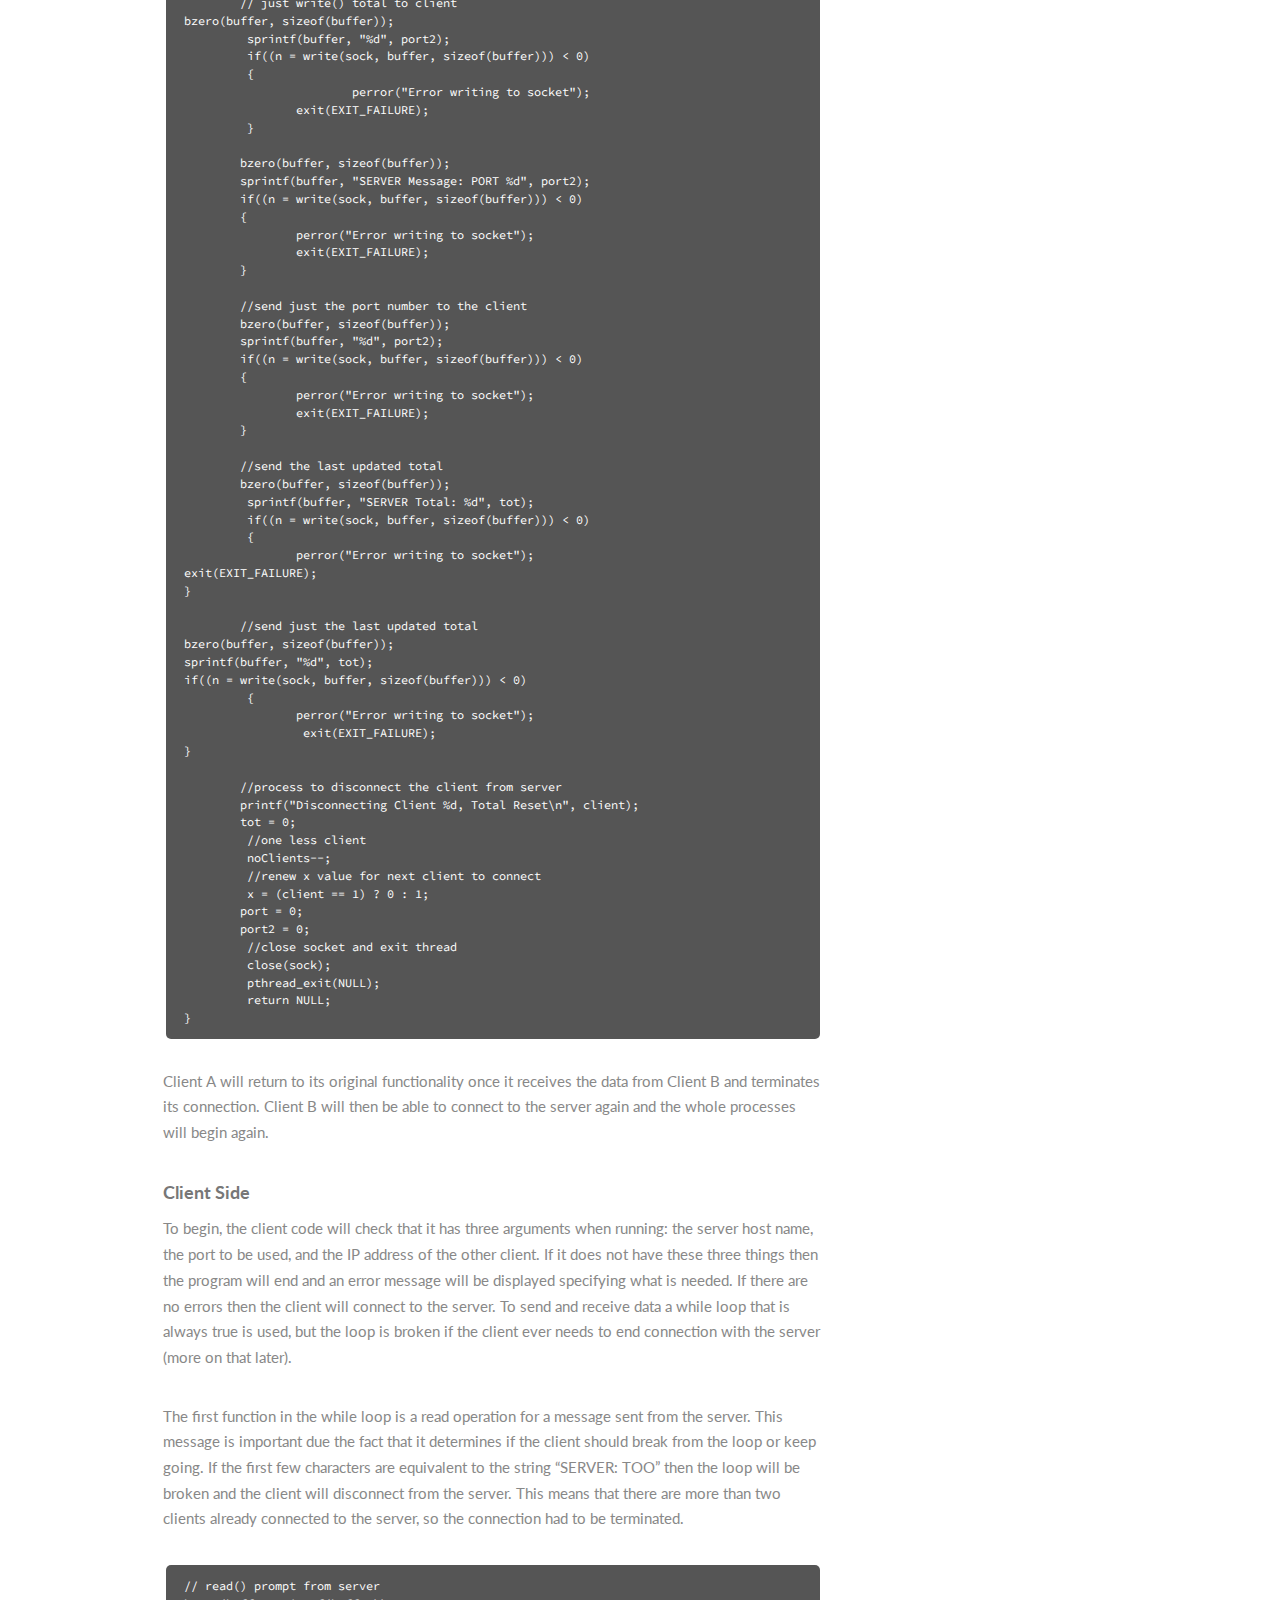
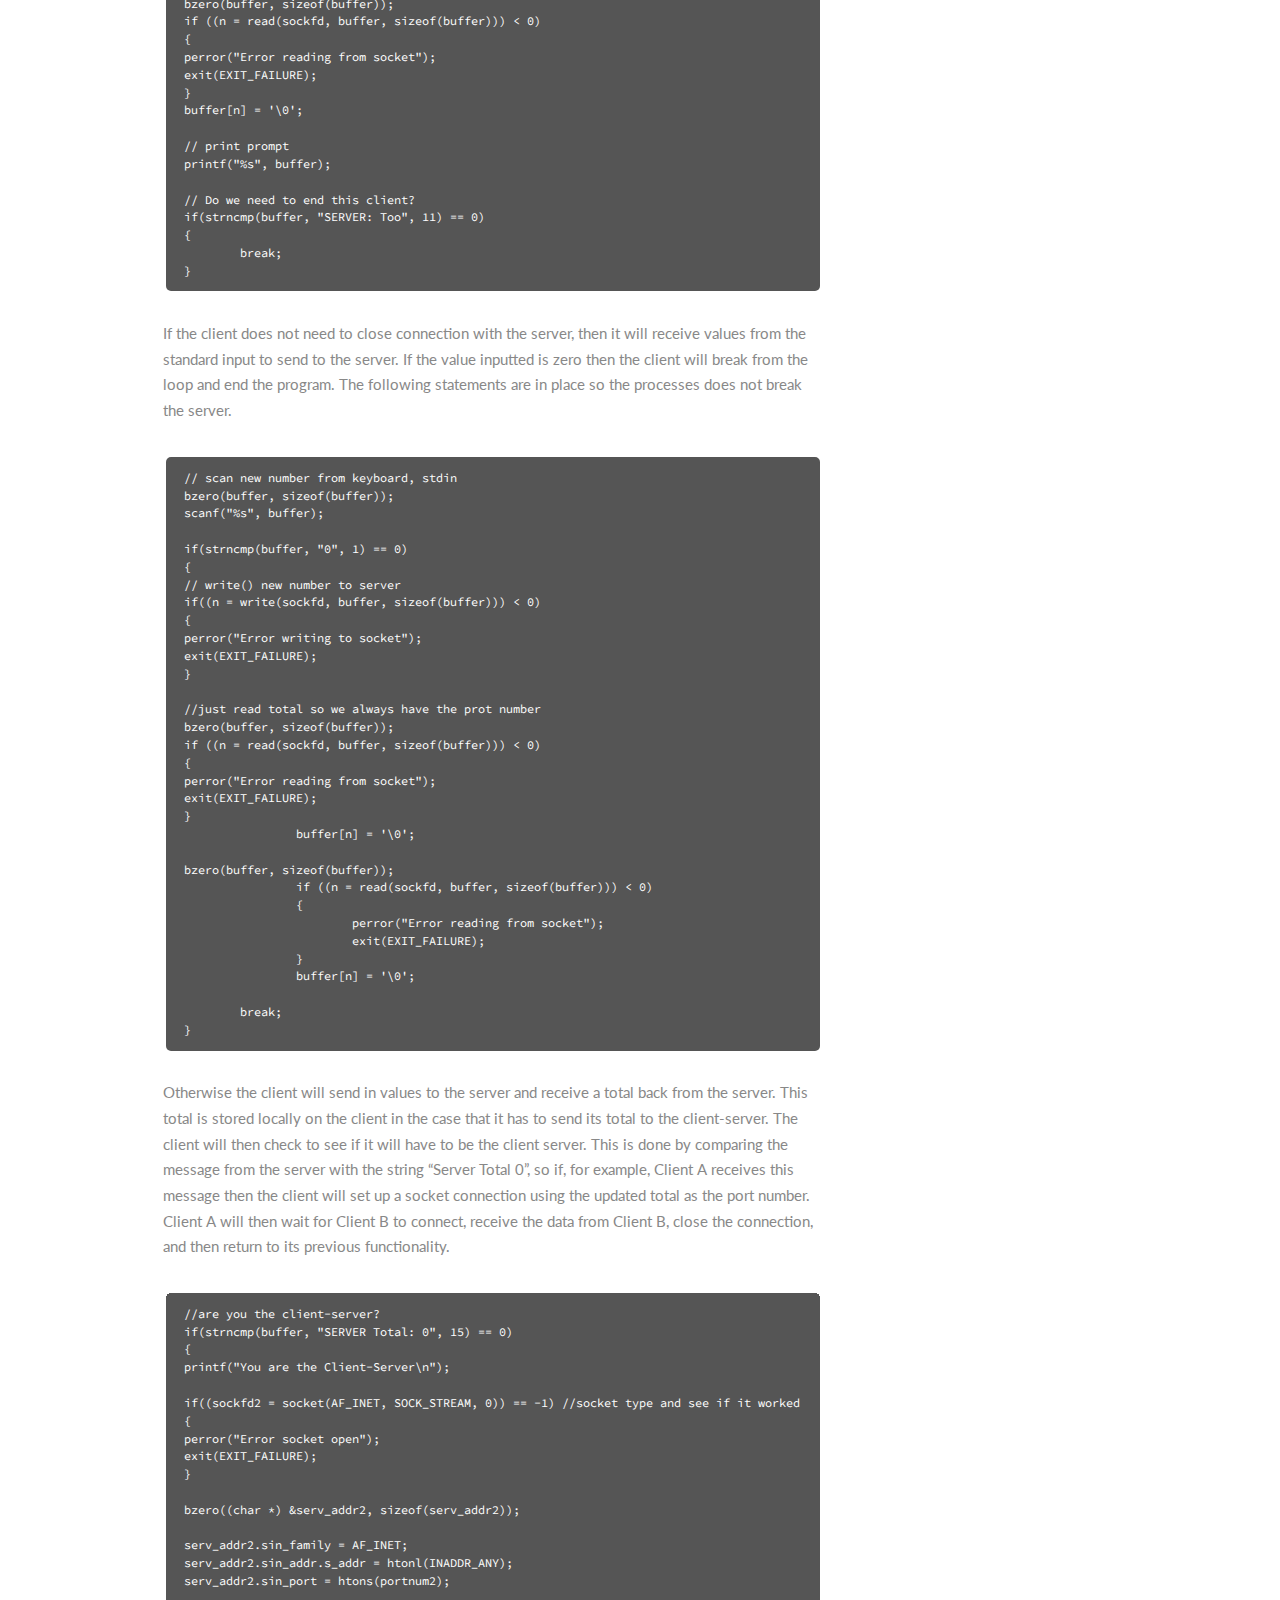
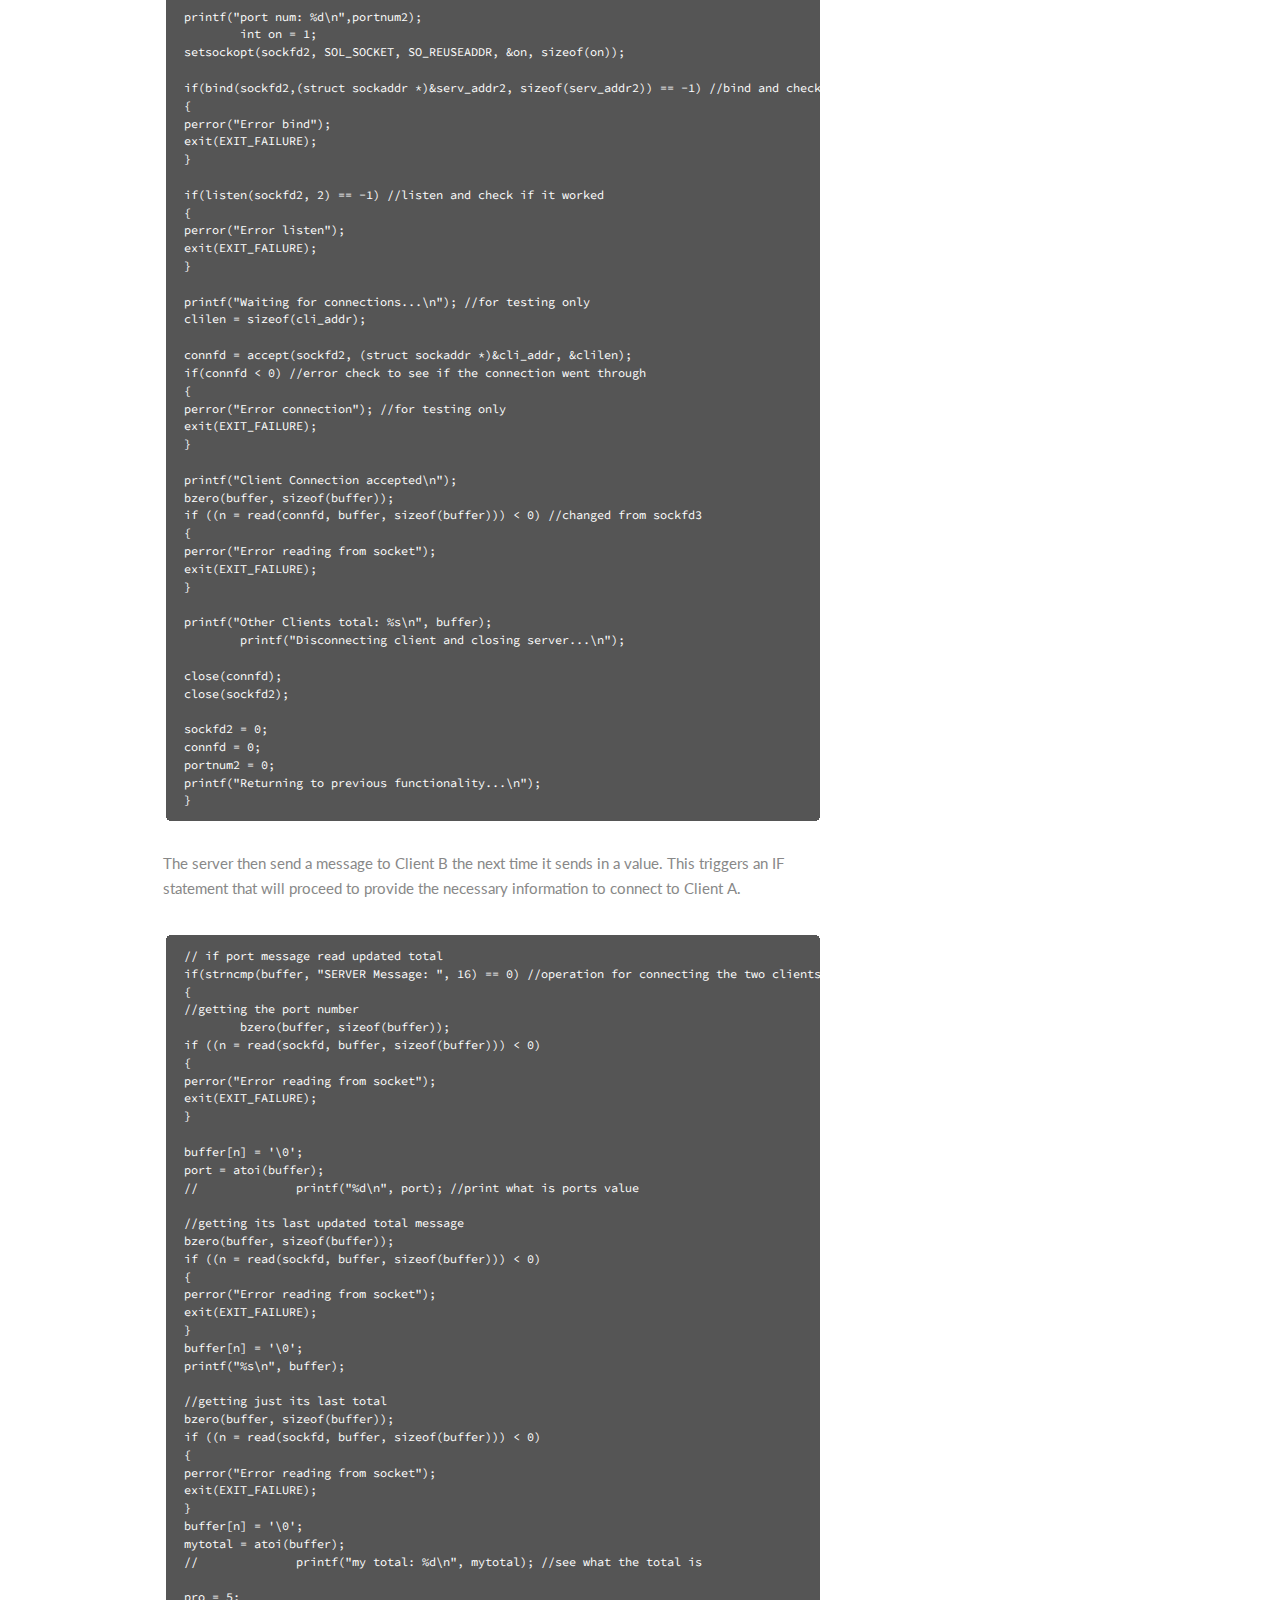
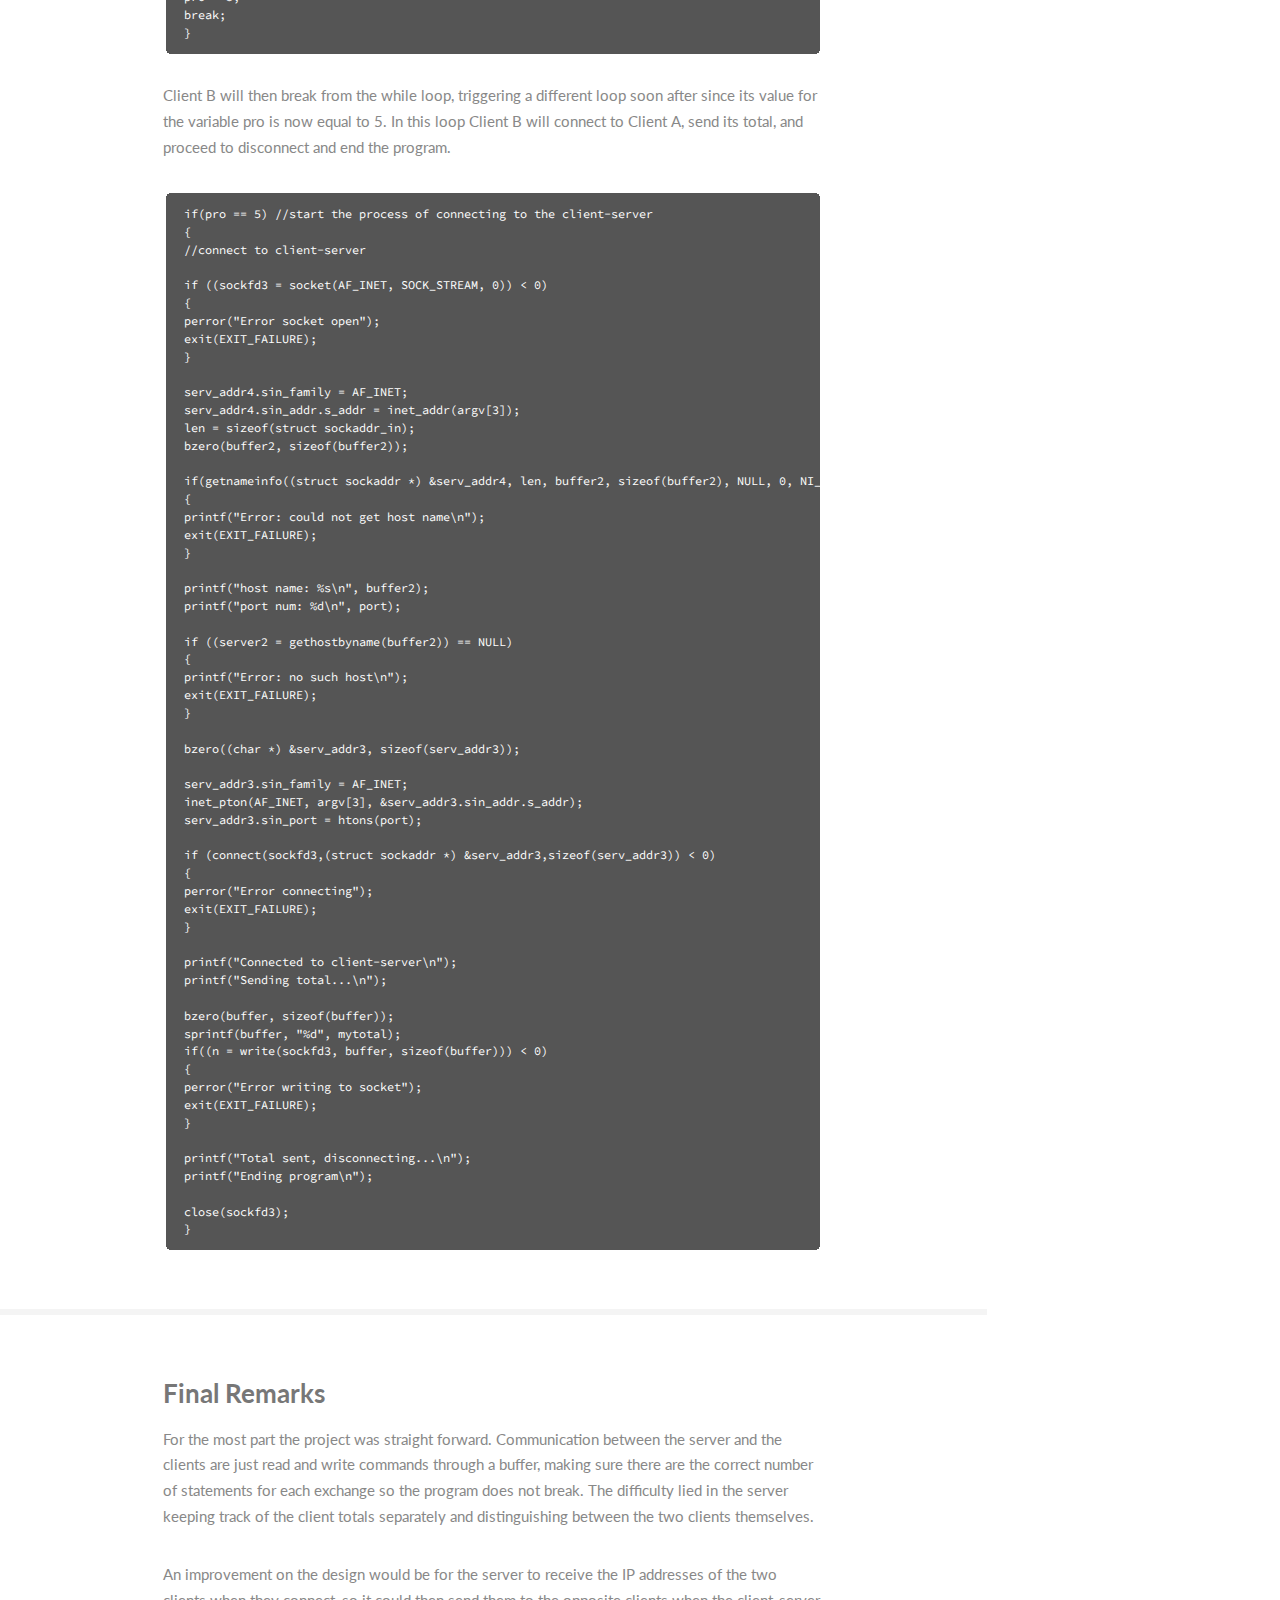
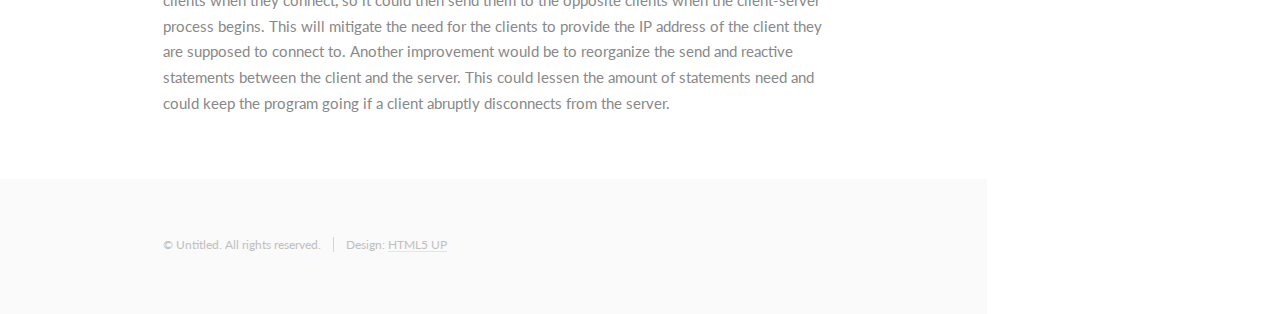
==== commit ed216f8b: "Add files via upload" ====
--- a/Pro1.html
+++ b/Pro1.html
@@ -41,7 +41,7 @@
 						<!-- One -->
 							<section id="one">
 								<div class="image main" data-position="span">
-									<img src="images/DPphoto.jpg" alt="" />
+									<img src="/images/discovery.jpg" alt="" />
 								</div>
 								<div class="container">
 									<header class="major">
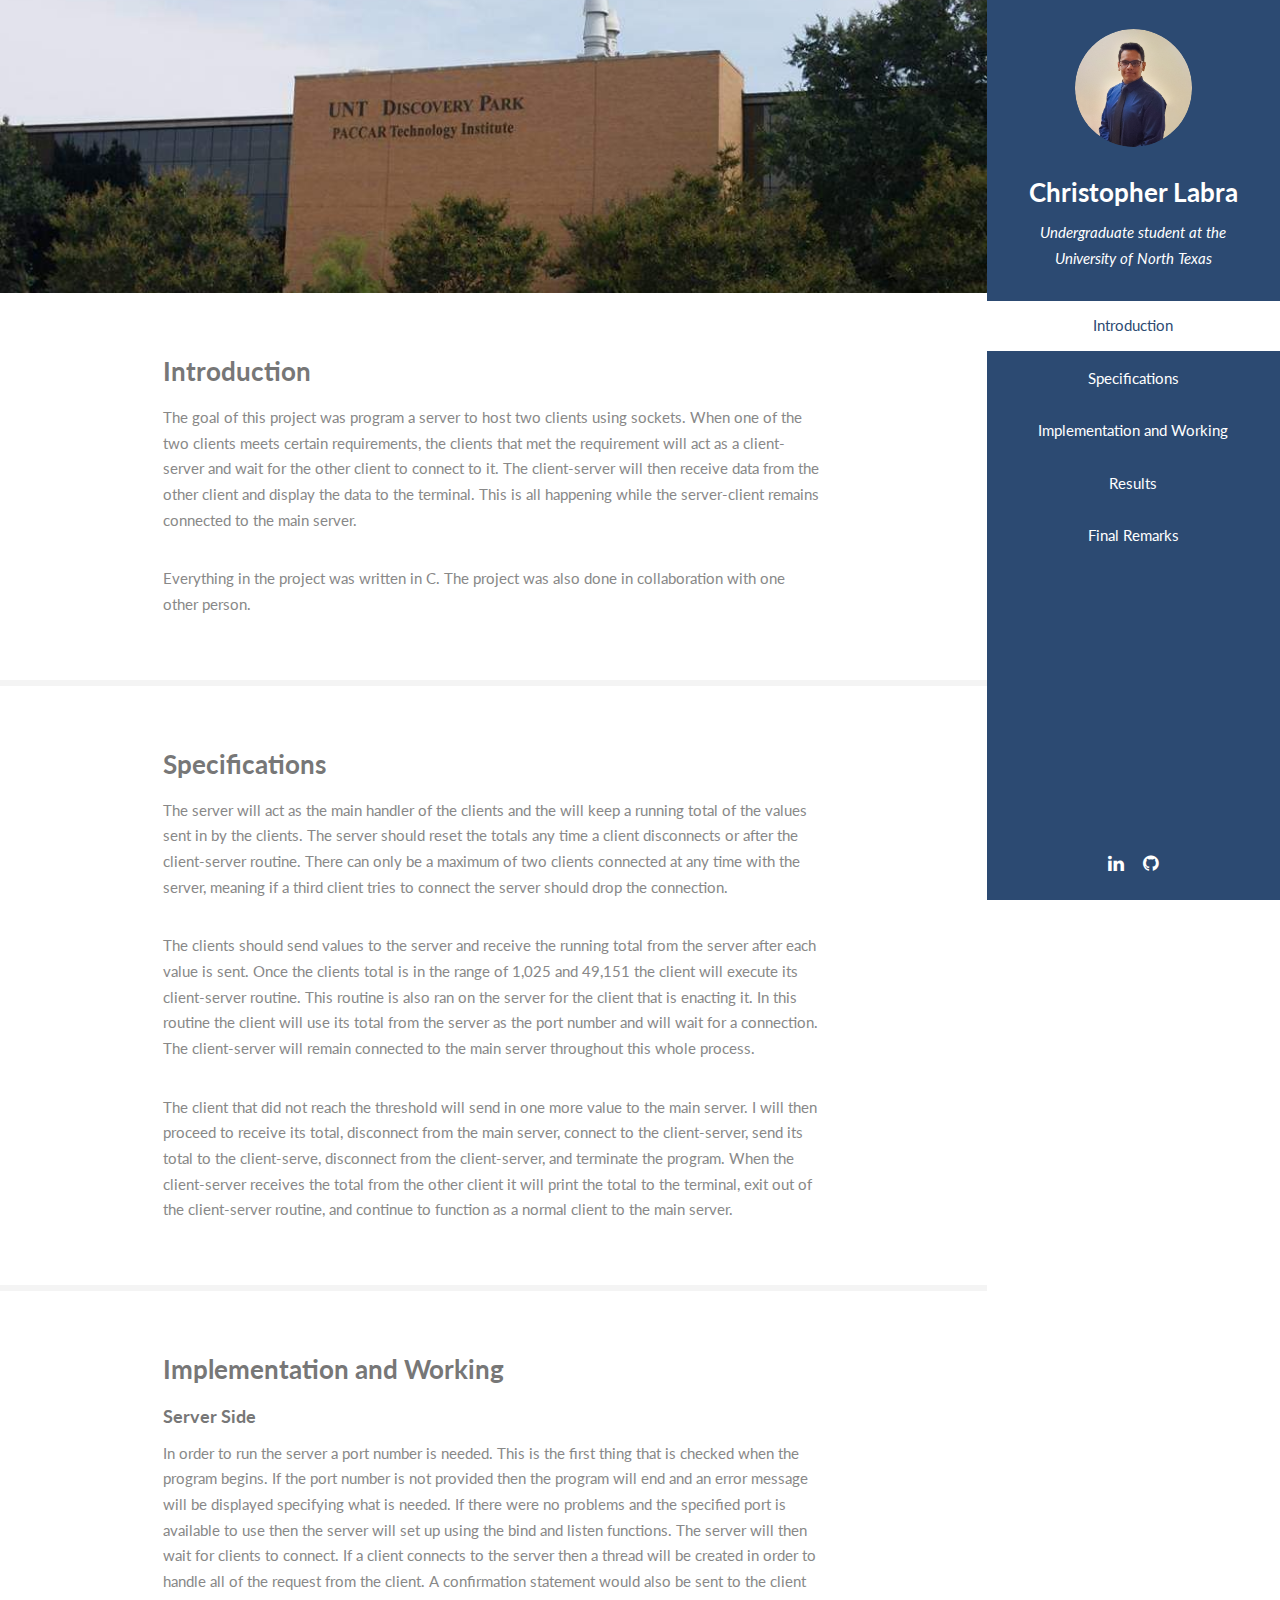
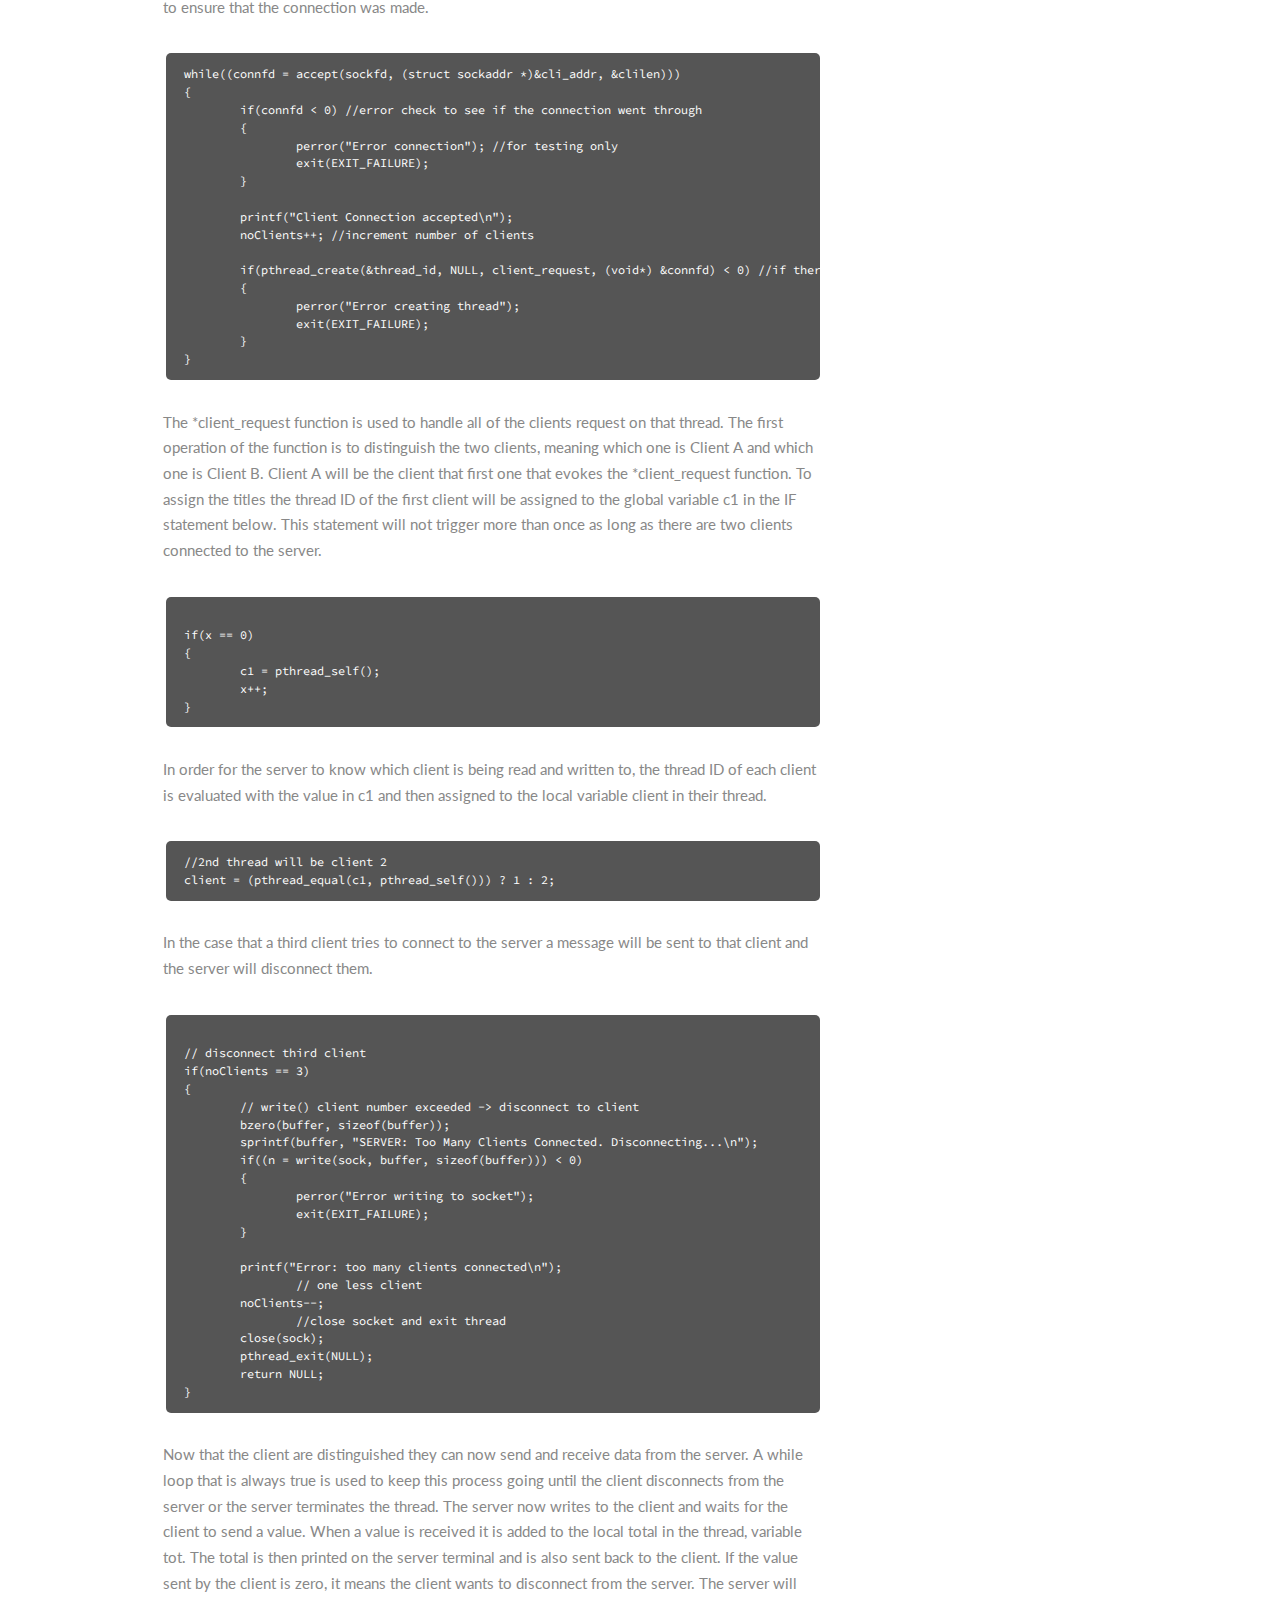
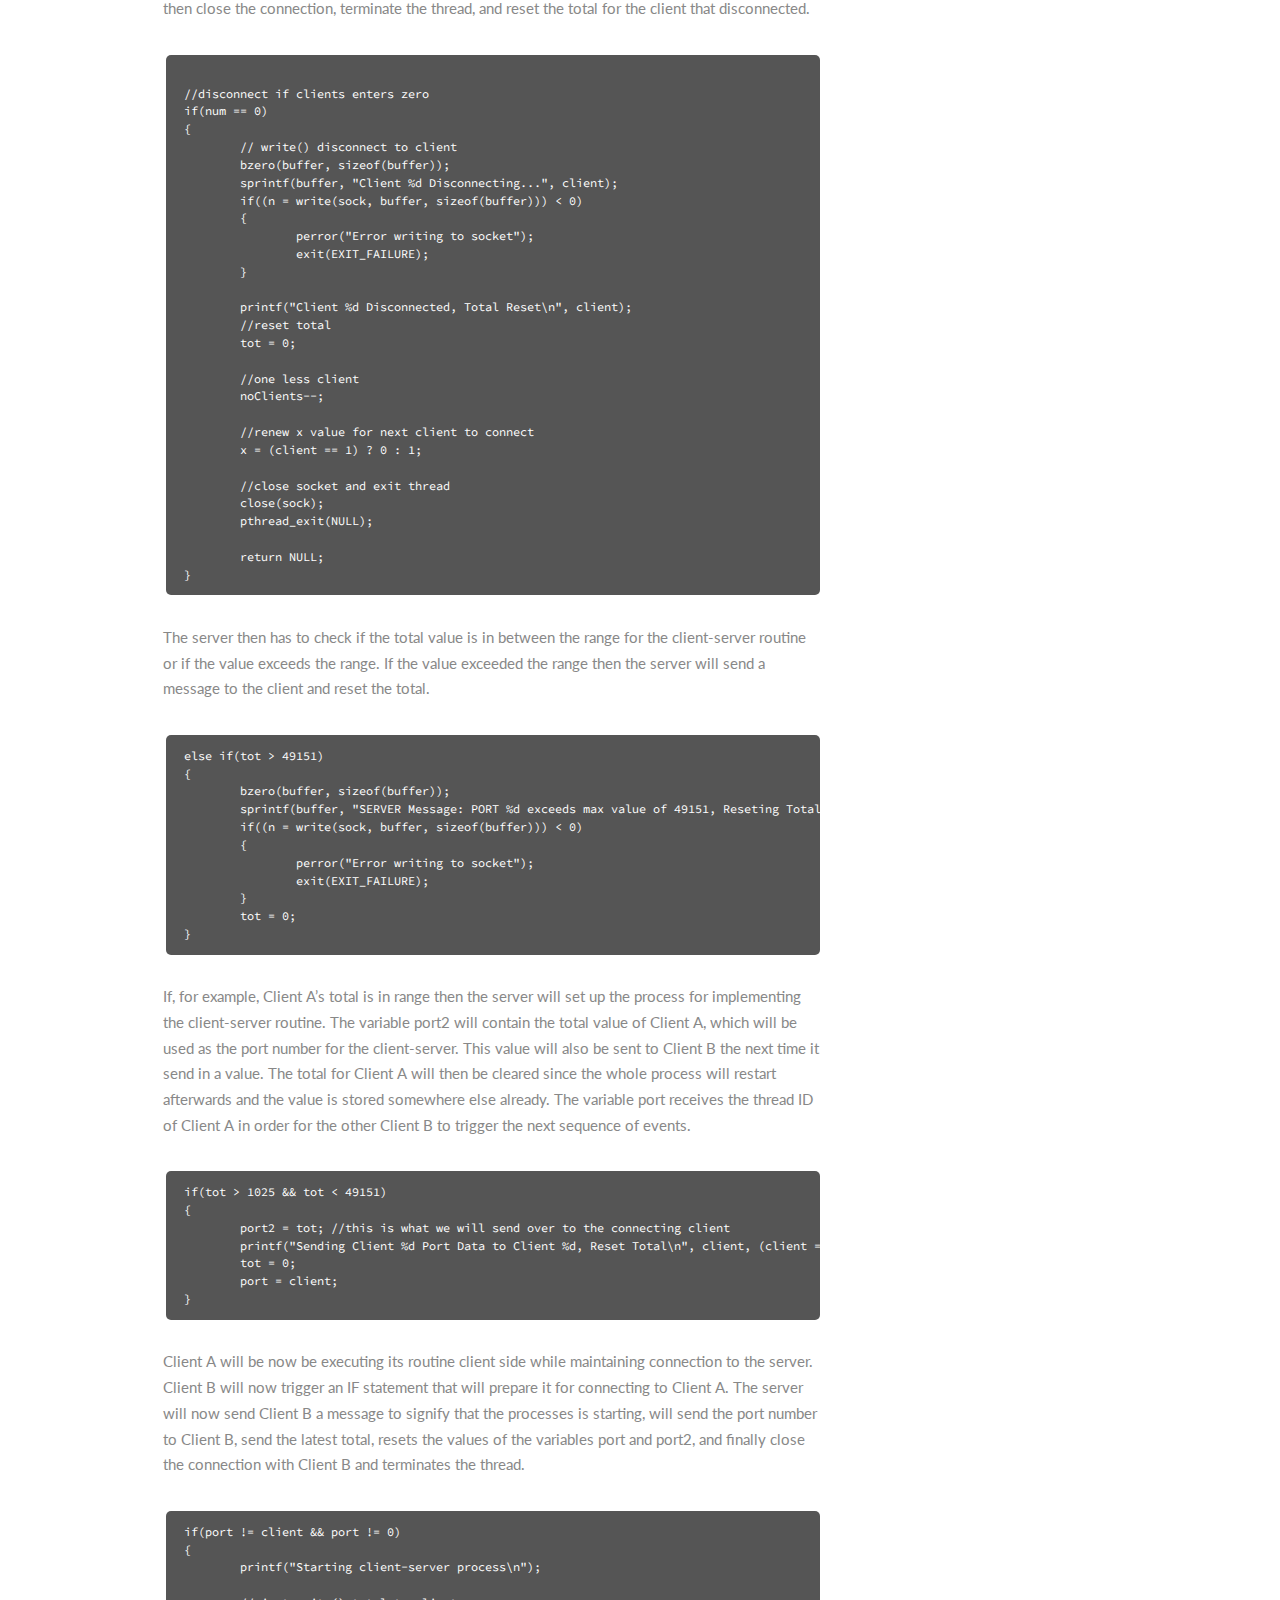
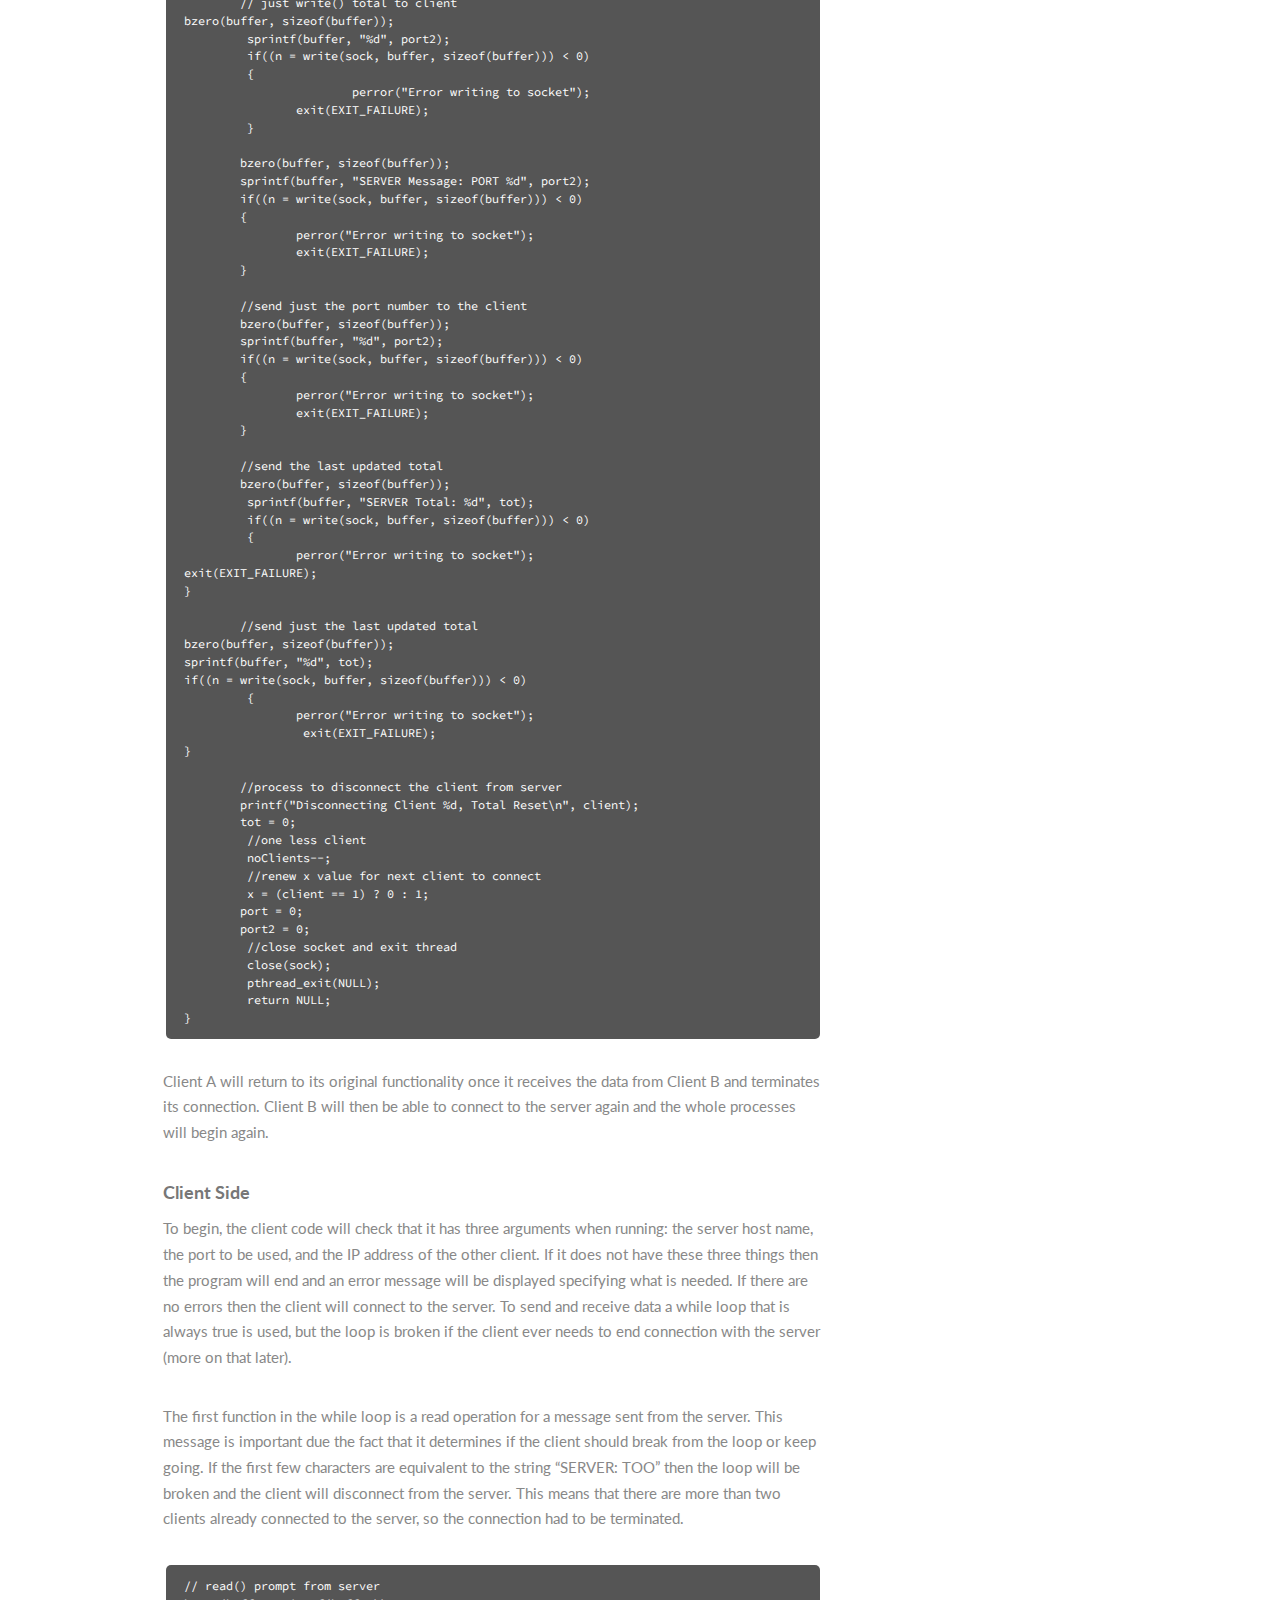
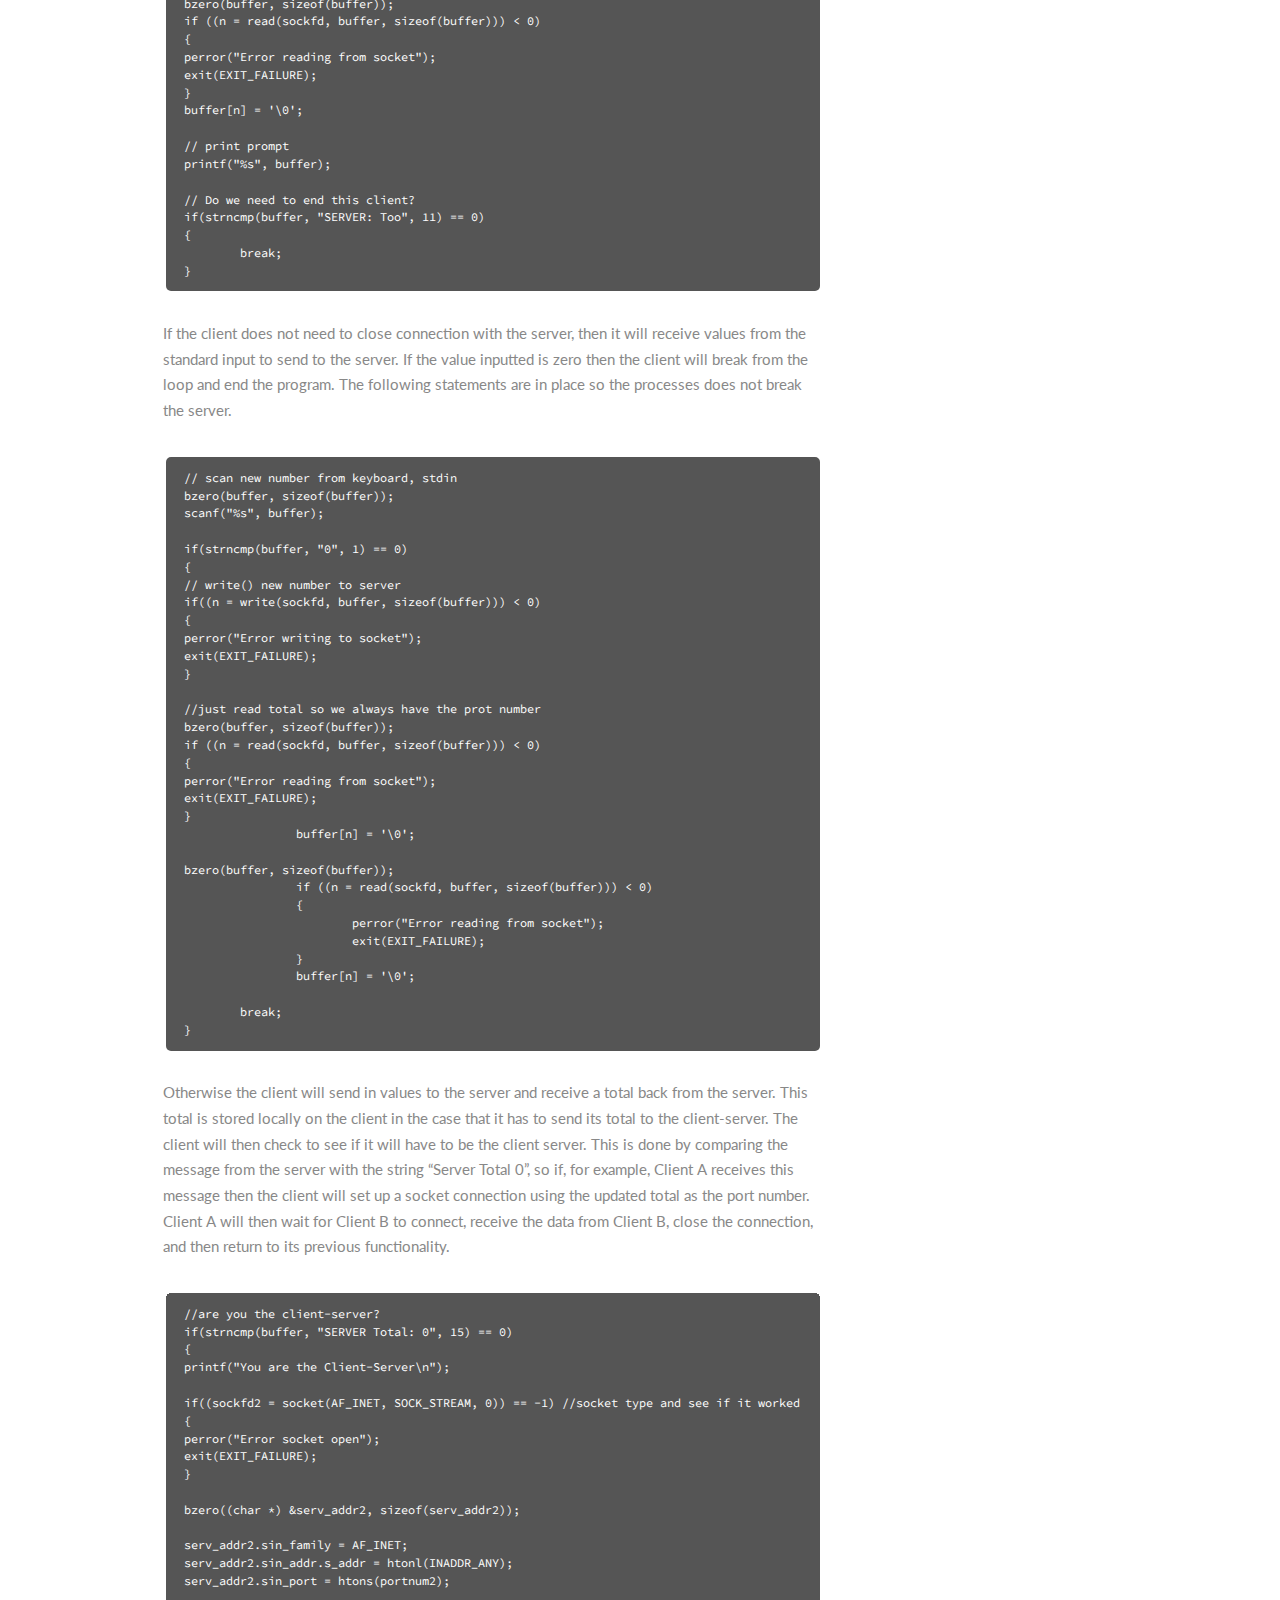
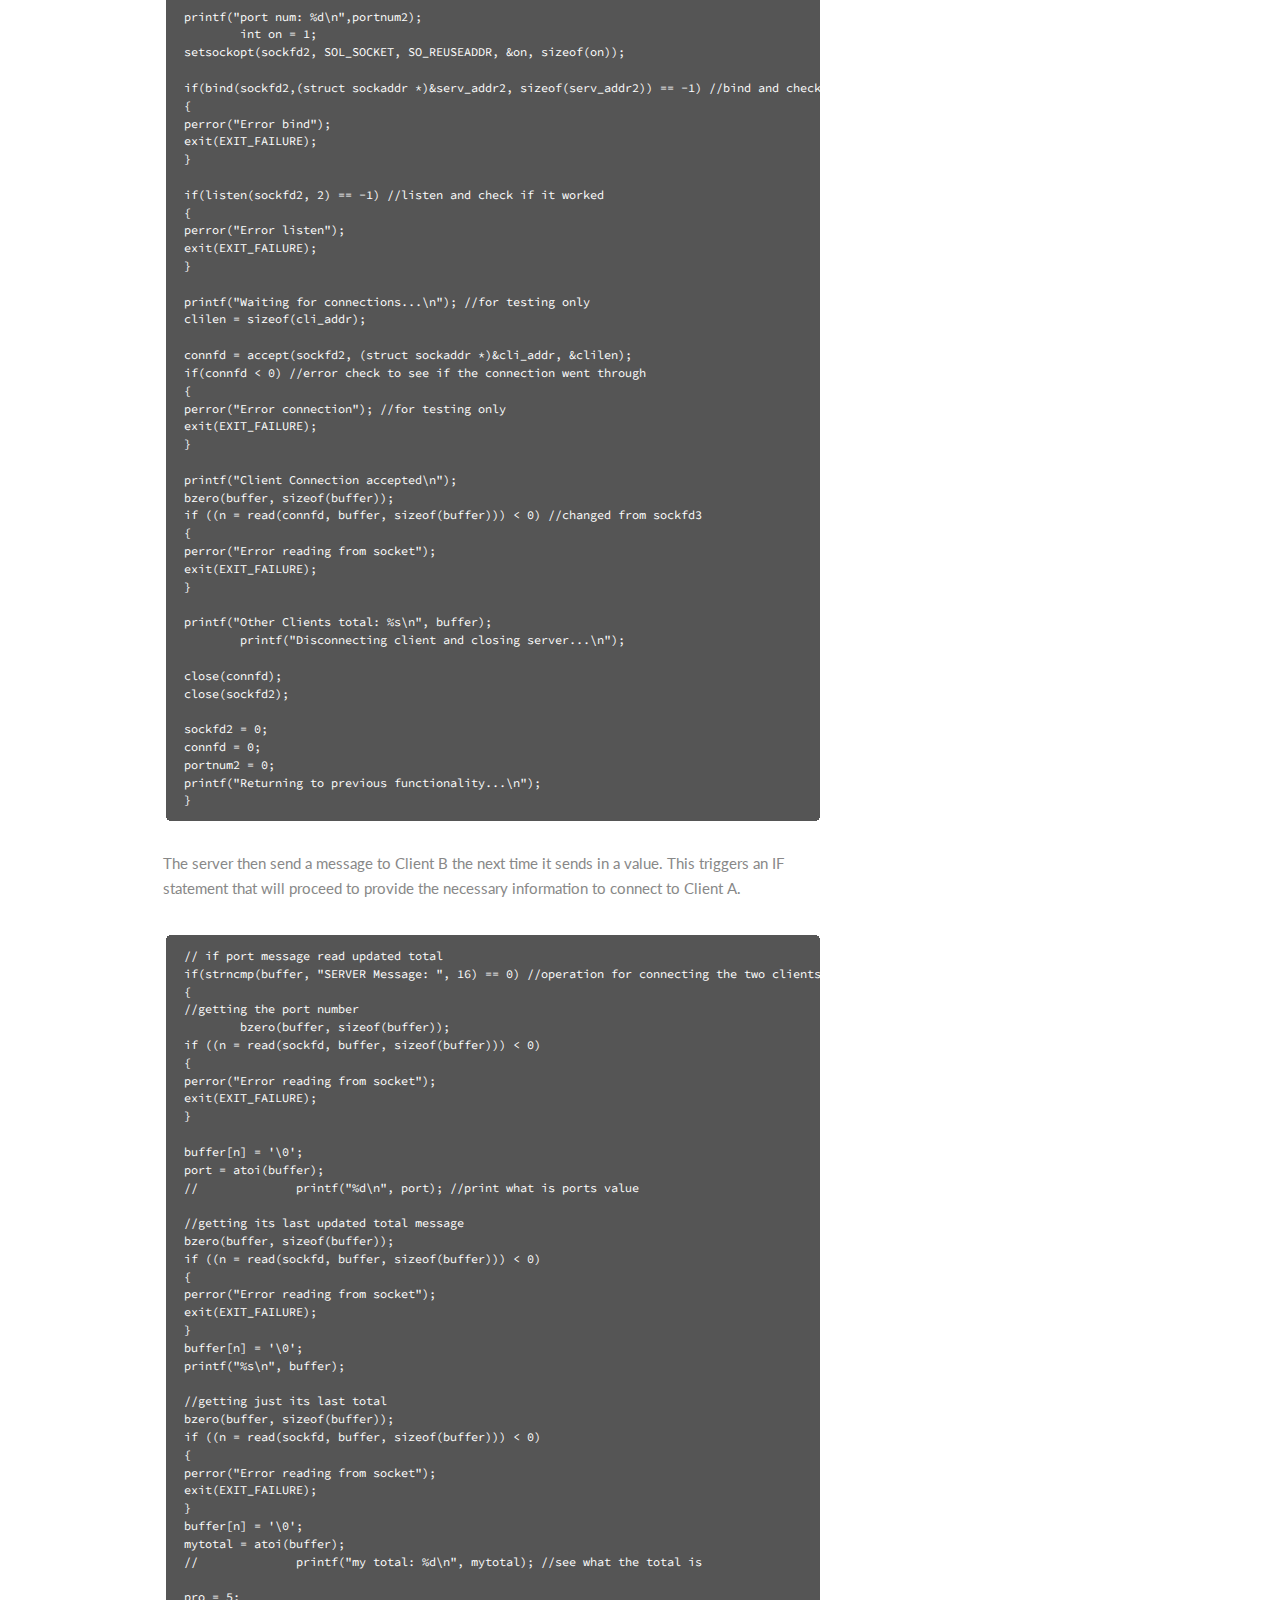
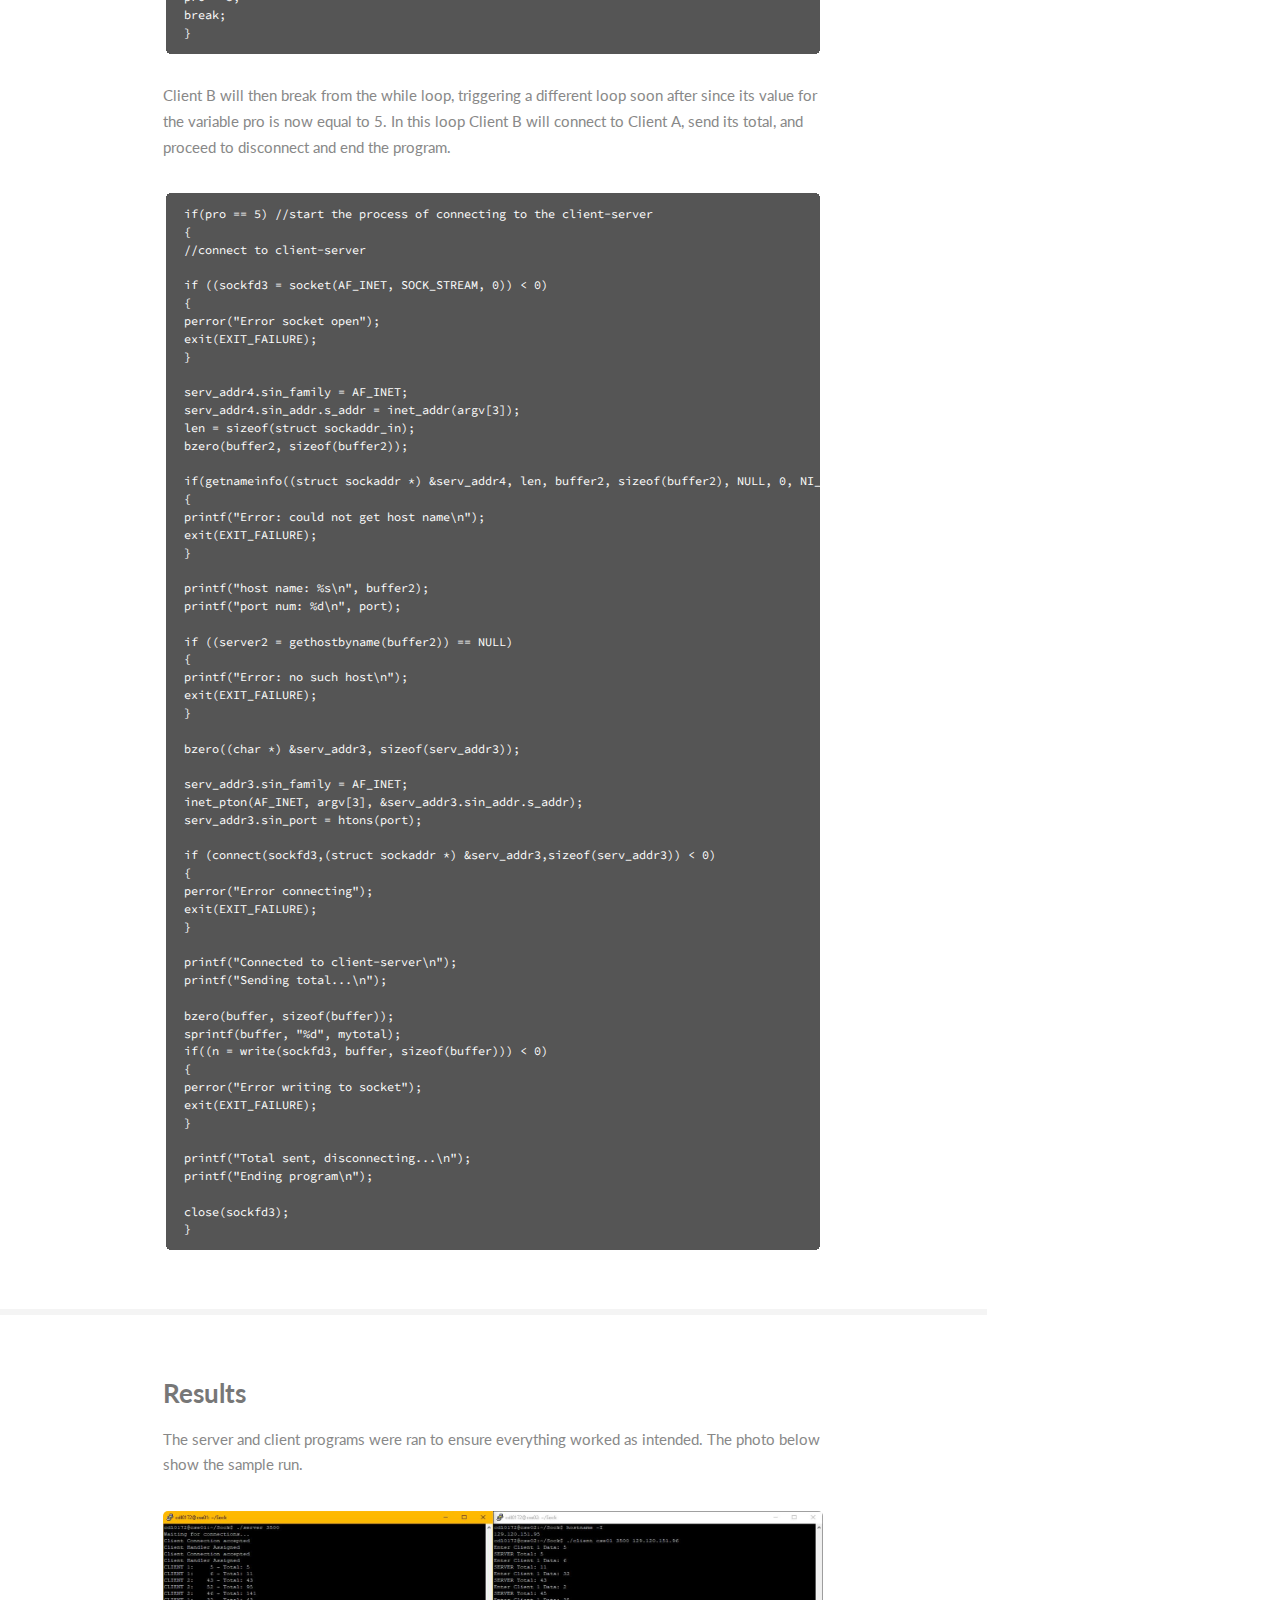
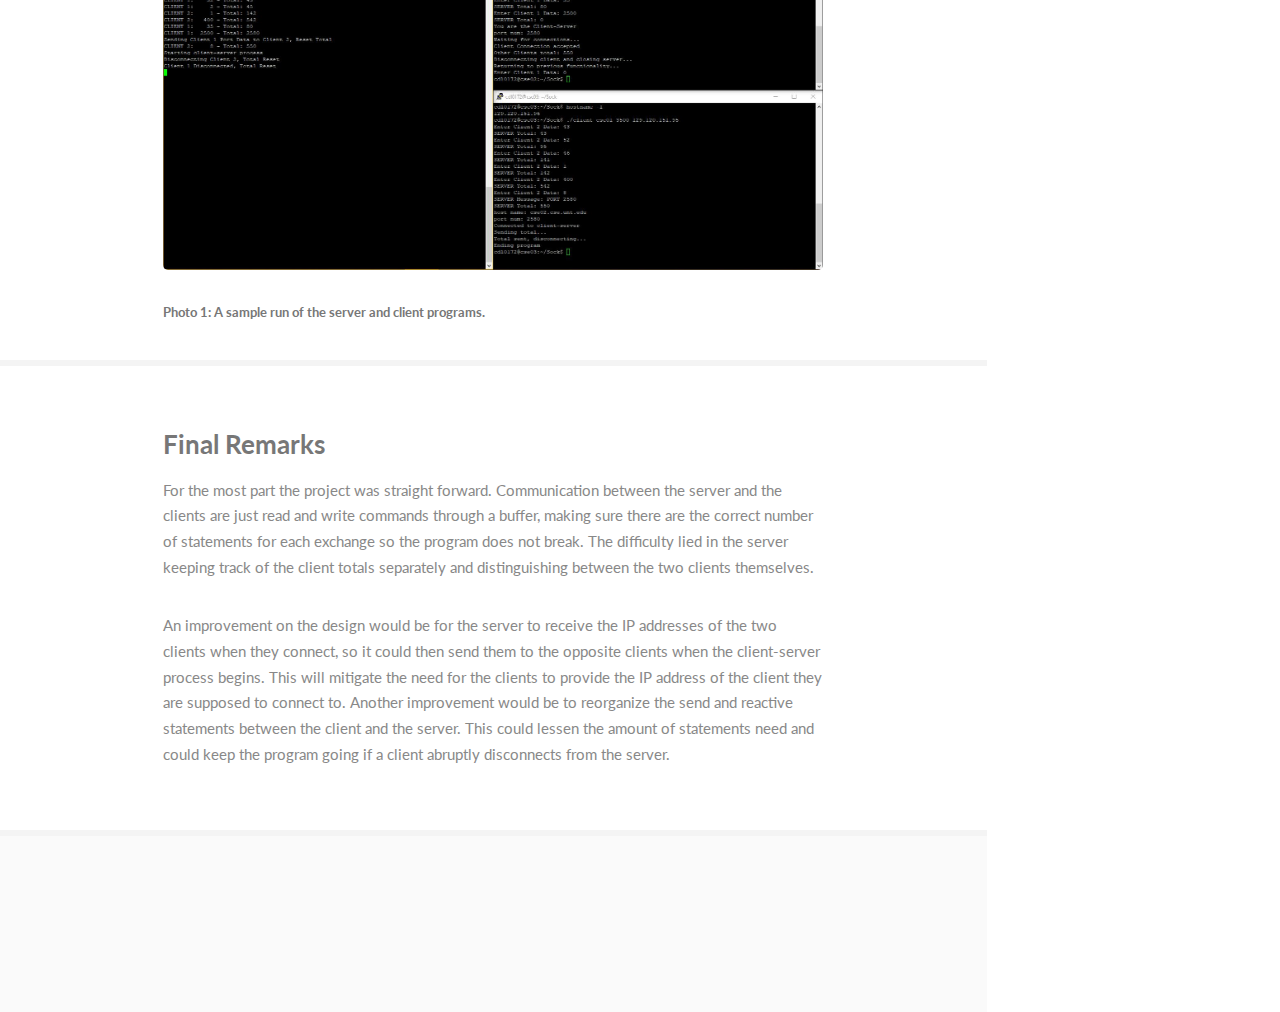
==== commit b4b6e0aa: "Add files via upload" ====
--- a/Pro1.html
+++ b/Pro1.html
@@ -20,7 +20,8 @@
 						<li><a href="#one" class="active">Introduction</a></li>
 						<li><a href="#two">Specifications</a></li>
 						<li><a href="#three">Implementation and Working</a></li>
-                        <li><a href="#four">Final Remarks</a></li>
+                        <li><a href="#four">Results</a></li>
+                        <li><a href="#five">Final Remarks</a></li>
 					</ul>
 				</nav>
 				<footer>
@@ -487,27 +488,36 @@
 								</div>
 							</section>
 
-						<!-- Four -->
+
+                        <!-- Four -->
 							<section id="four">
+								<div class="container">
+									<h3>Results</h3>
+                                    <p>The server and client programs were ran to ensure everything worked as intended. The photo below show the sample run.</p>
+										<span class="image fit"><img src="images/servRun.JPG" alt="" /></span>
+                                        <foot>
+                                            <h5>Photo 1: A sample run of the server and client programs.</h5>
+                                        </foot>
+								</div>
+							</section>
+
+						<!-- Five -->
+							<section id="five">
 								<div class="container">
 									<h3>Final Remarks</h3>
                                     <p>For the most part the project was straight forward. Communication between the server and the clients are just read and write commands through a buffer, making sure there are the correct number of statements for each exchange so the program does not break. The difficulty lied in the server keeping track of the client totals separately and distinguishing between the two clients themselves. </p>
                                     <p>An improvement on the design would be for the server to receive the IP addresses of the two clients when they connect, so it could then send them to the opposite clients when the client-server process begins. This will mitigate the need for the clients to provide the IP address of the client they are supposed to connect to. Another improvement would be to reorganize the send and reactive statements between the client and the server. This could lessen the amount of statements need and could keep the program going if a client abruptly disconnects from the server.</p>
 								</div>
 							</section>
-                        
-					</div>
                 
 
-				<!-- Footer -->
+					<!-- Footer -->
 					<section id="footer">
 						<div class="container">
-							<ul class="copyright">
-								<li>&copy; Untitled. All rights reserved.</li><li>Design: <a href="http://html5up.net">HTML5 UP</a></li>
-							</ul>
 						</div>
 					</section>
-
+                    
+					</div>
 			</div>
 
 		<!-- Scripts -->
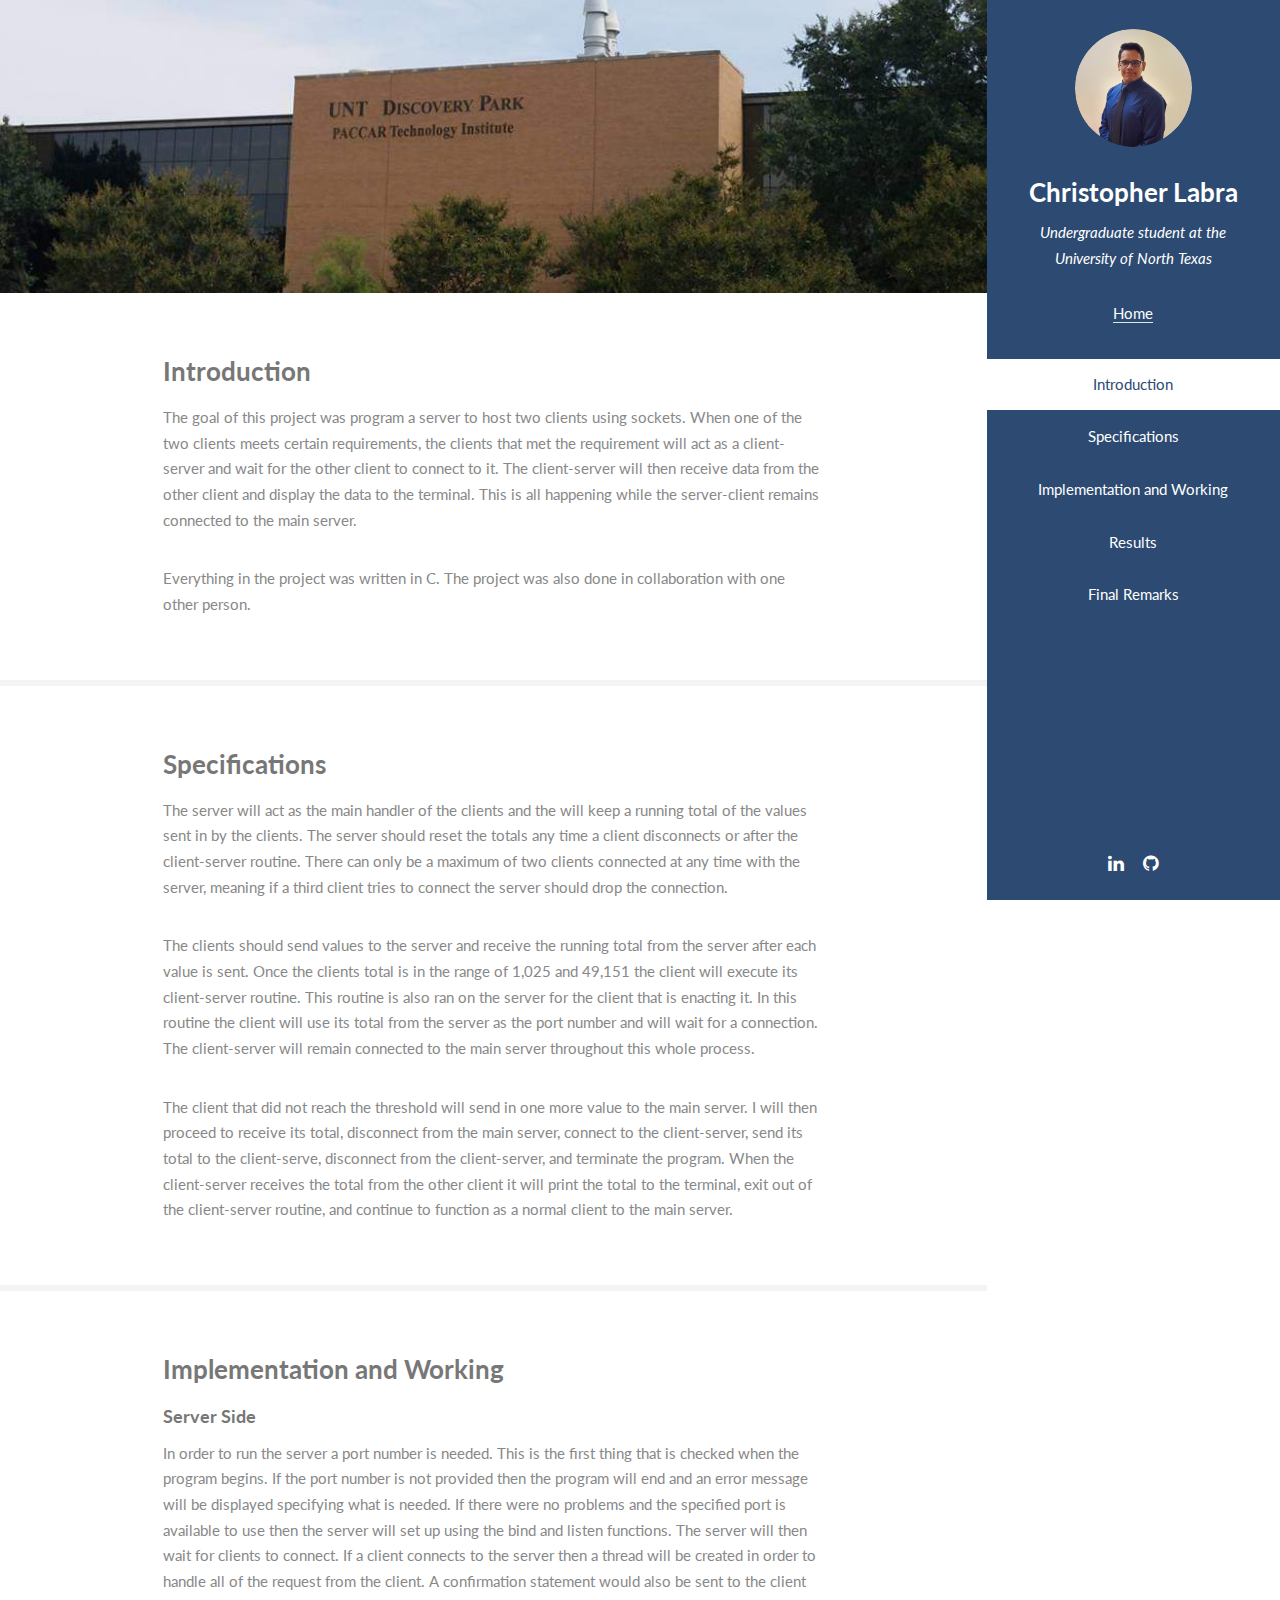
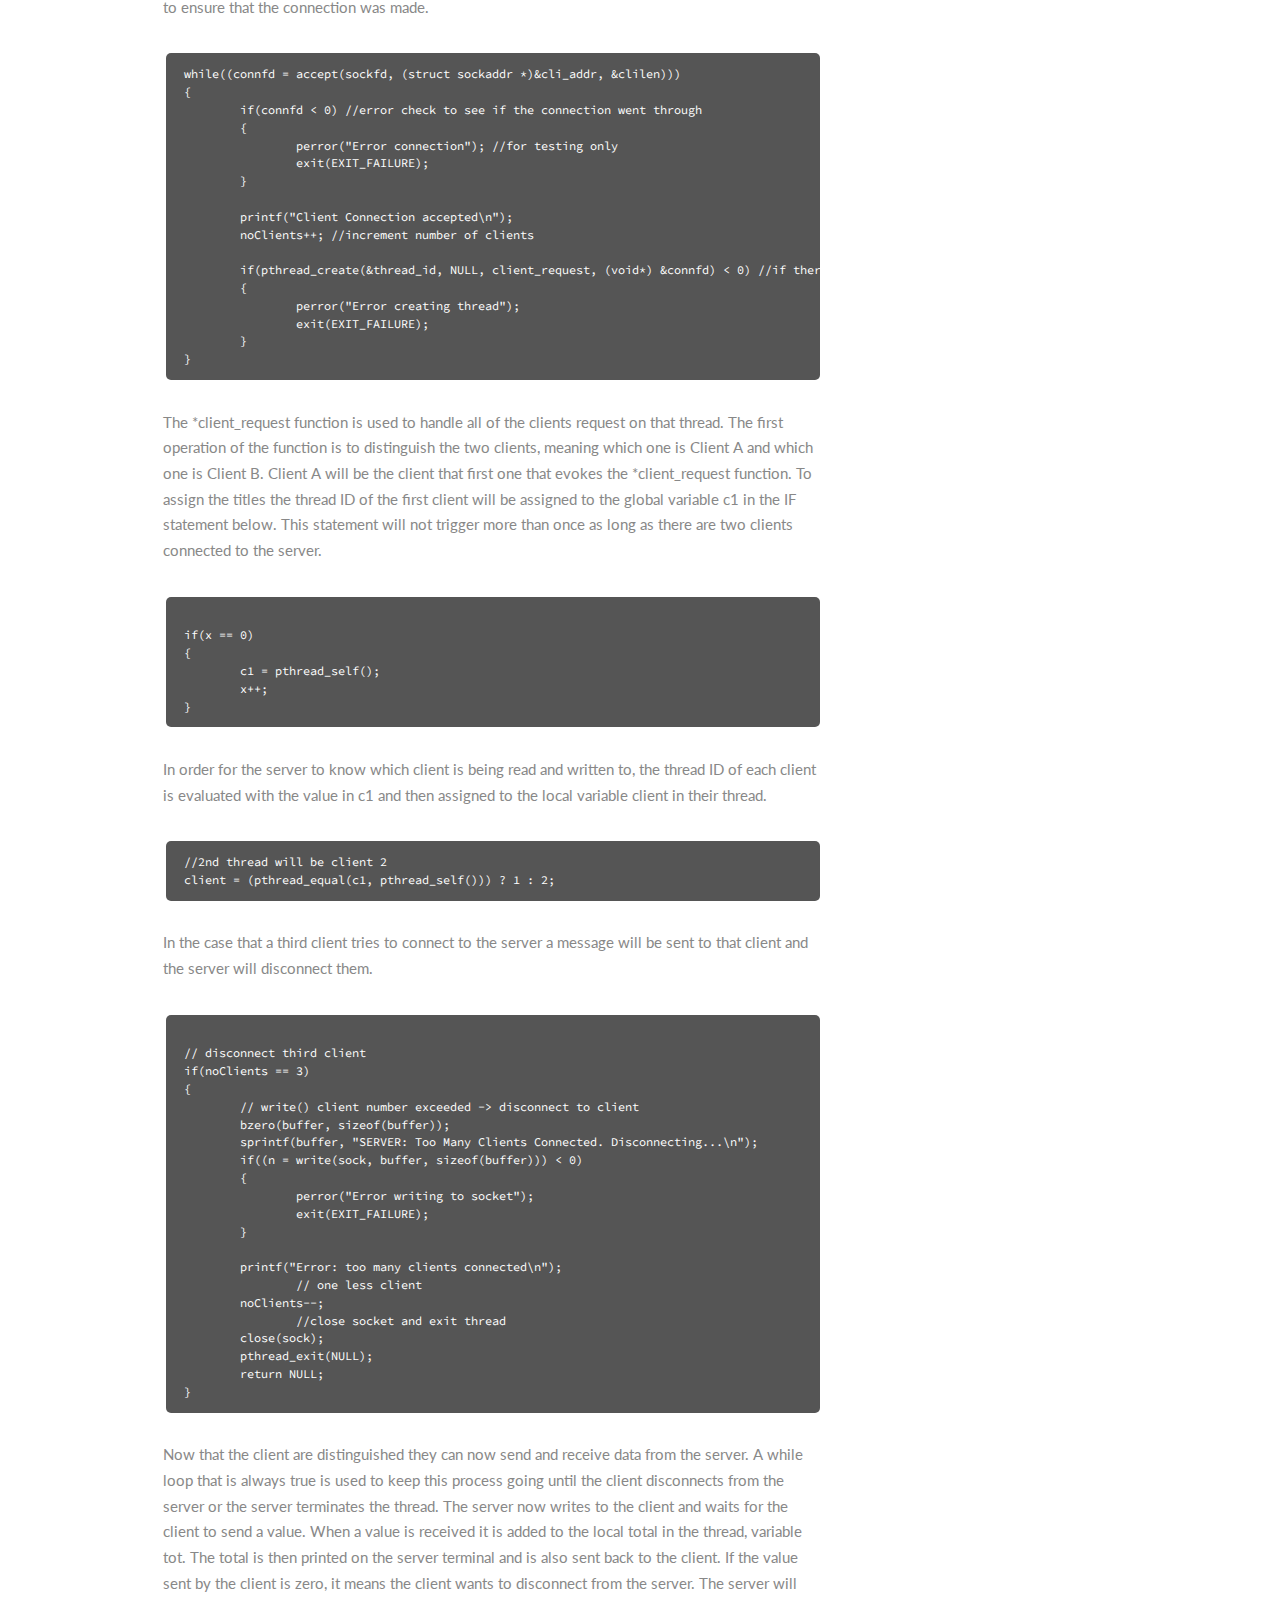
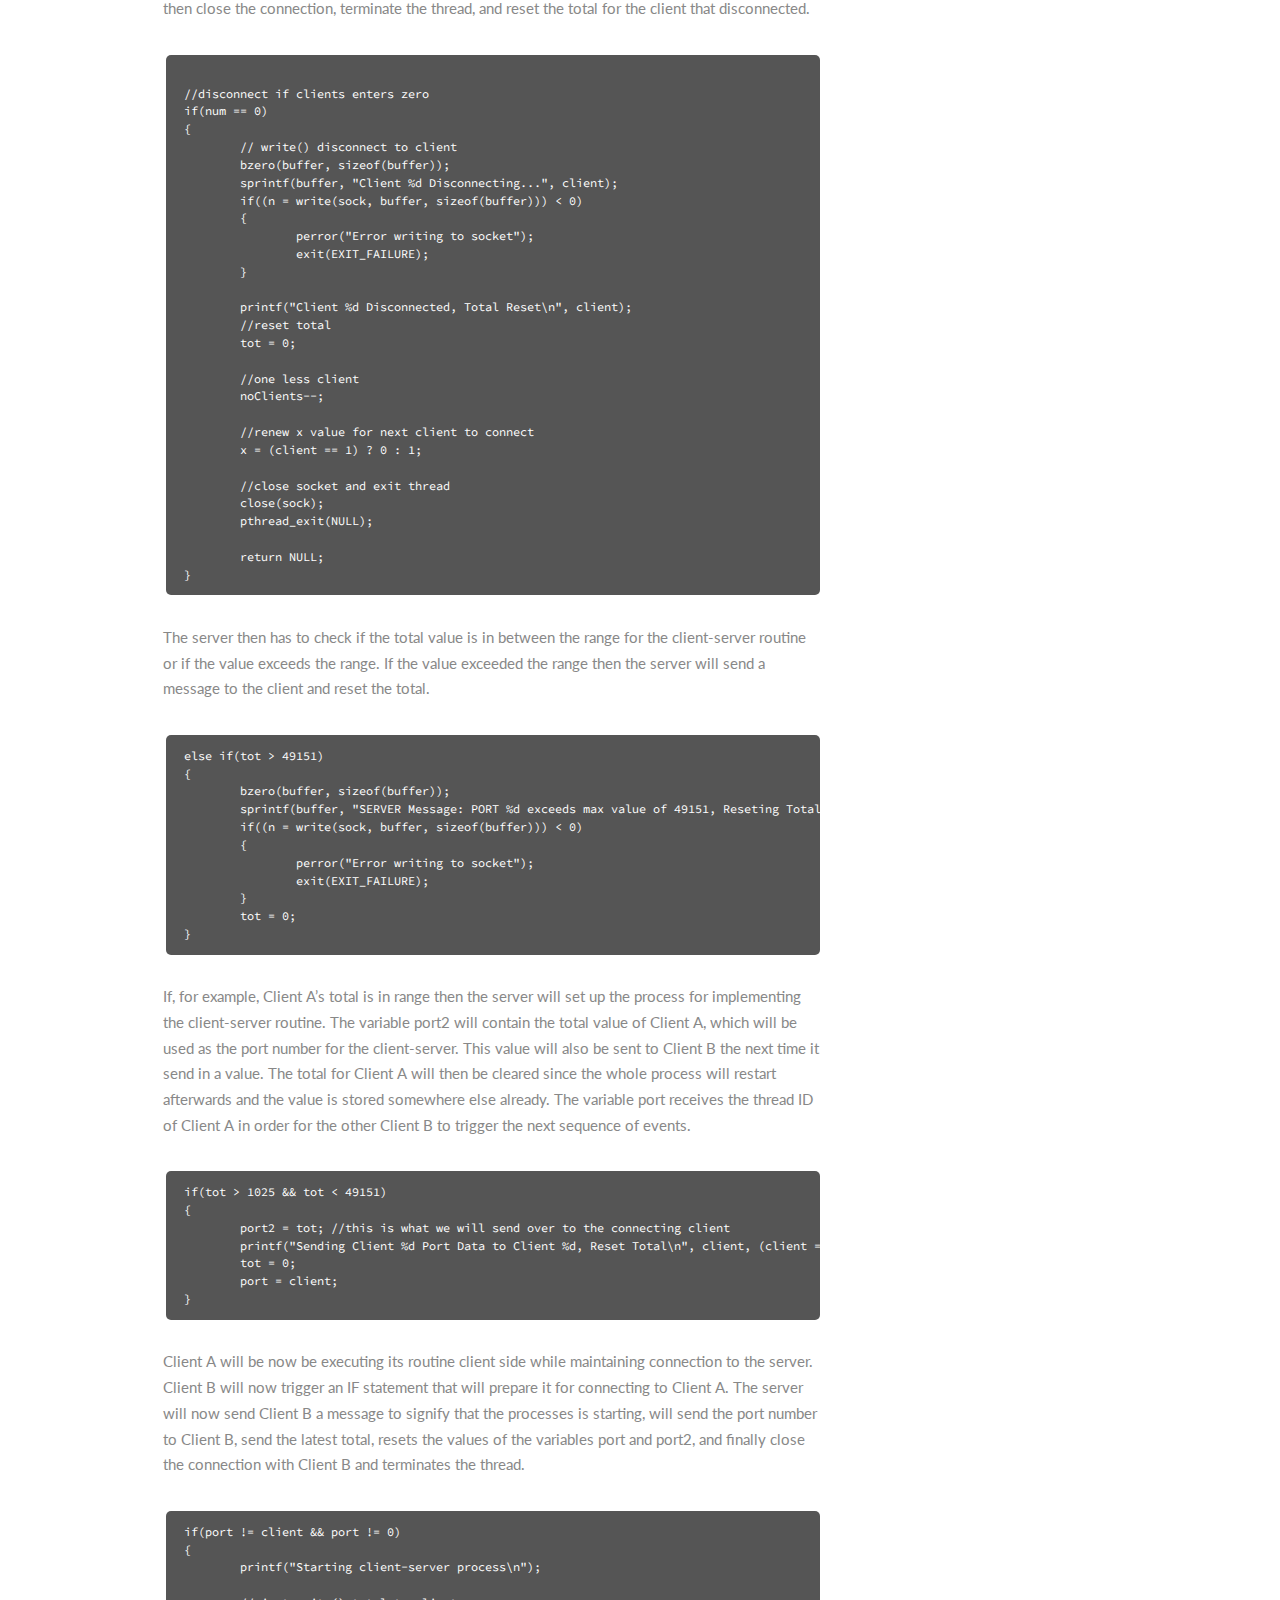
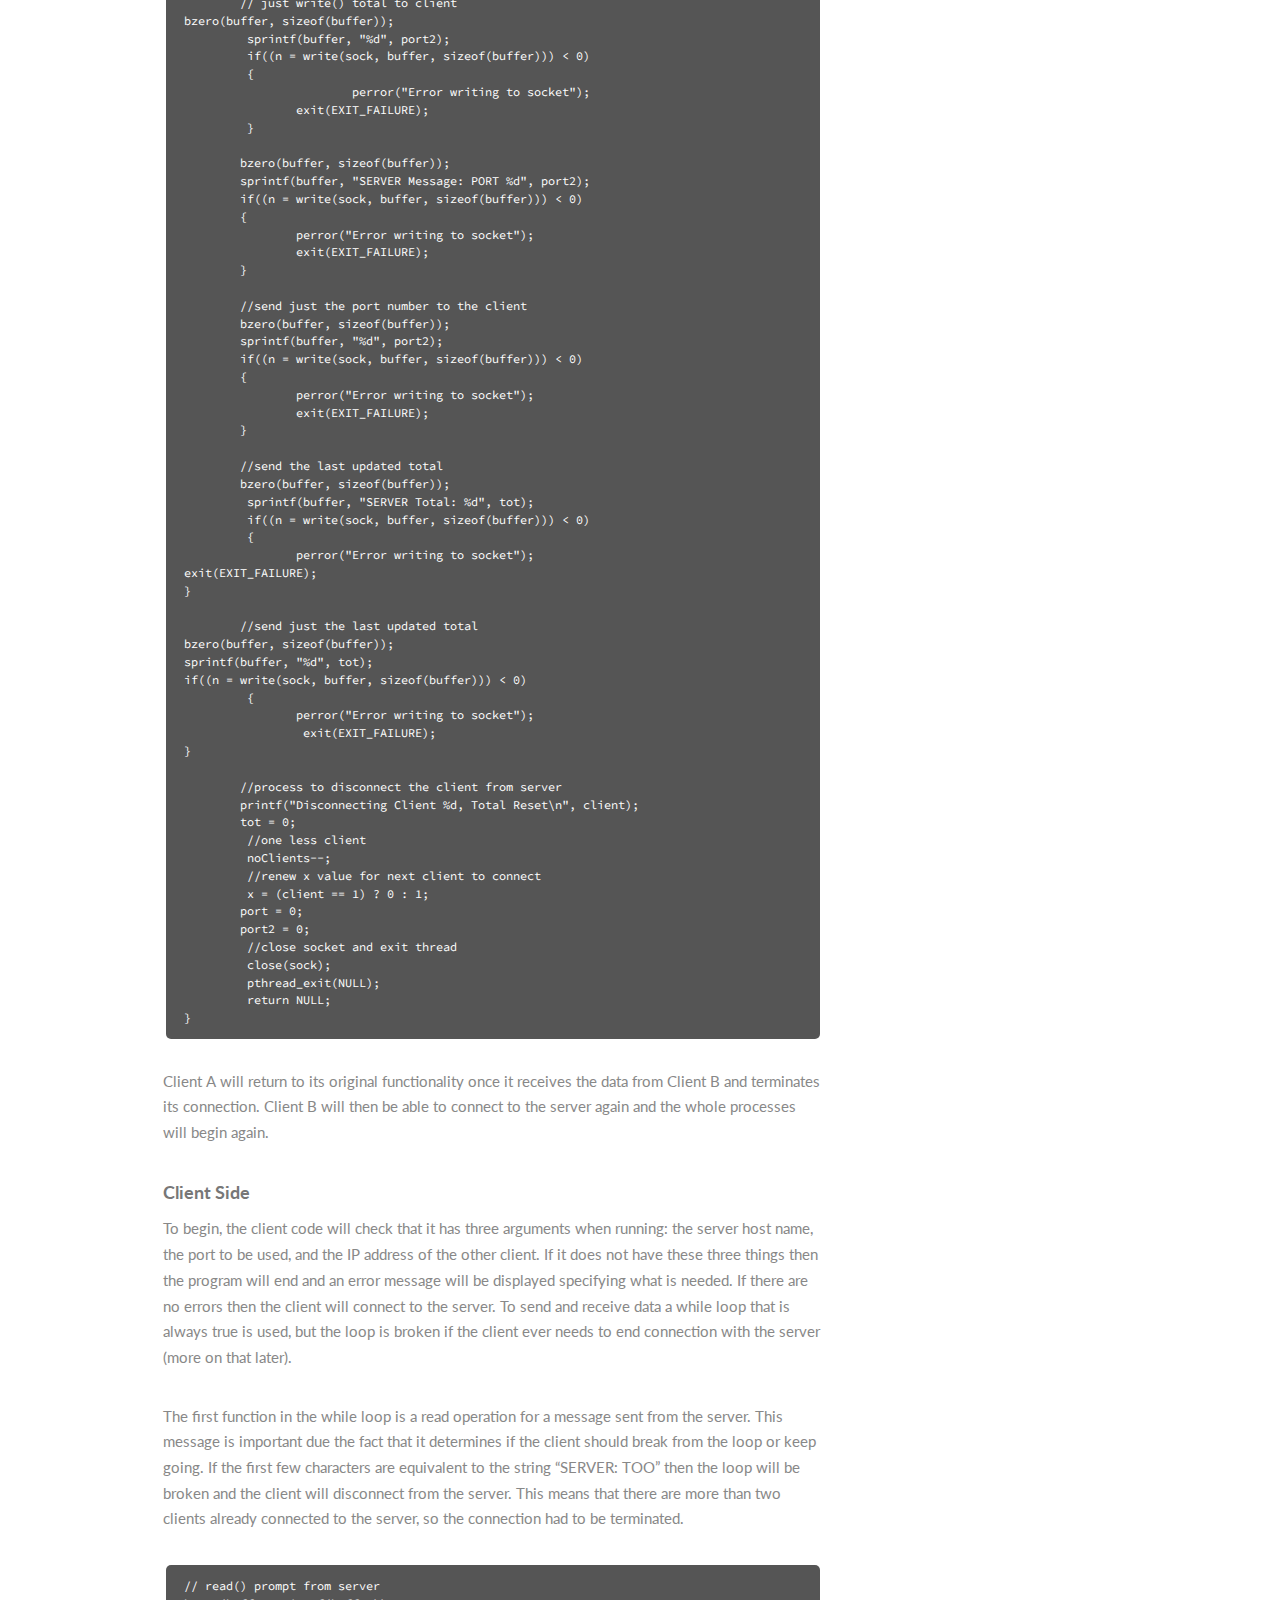
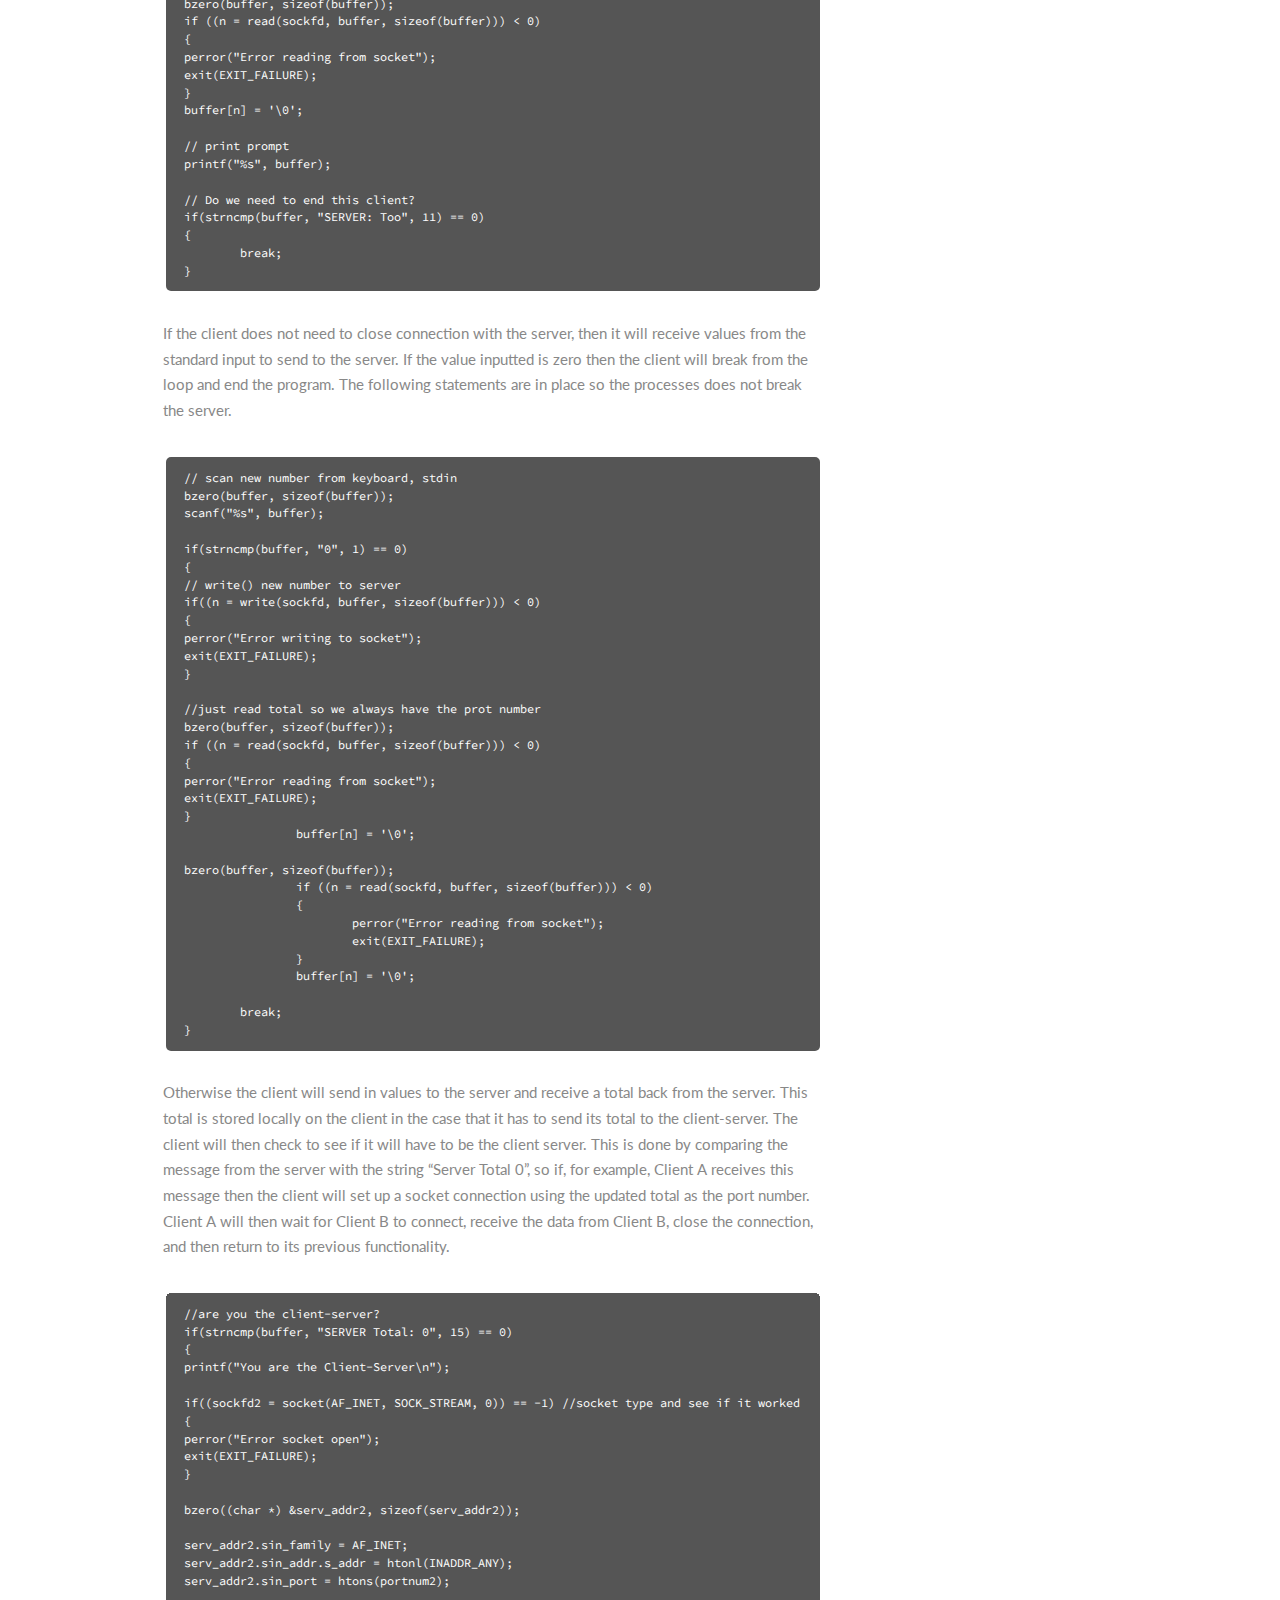
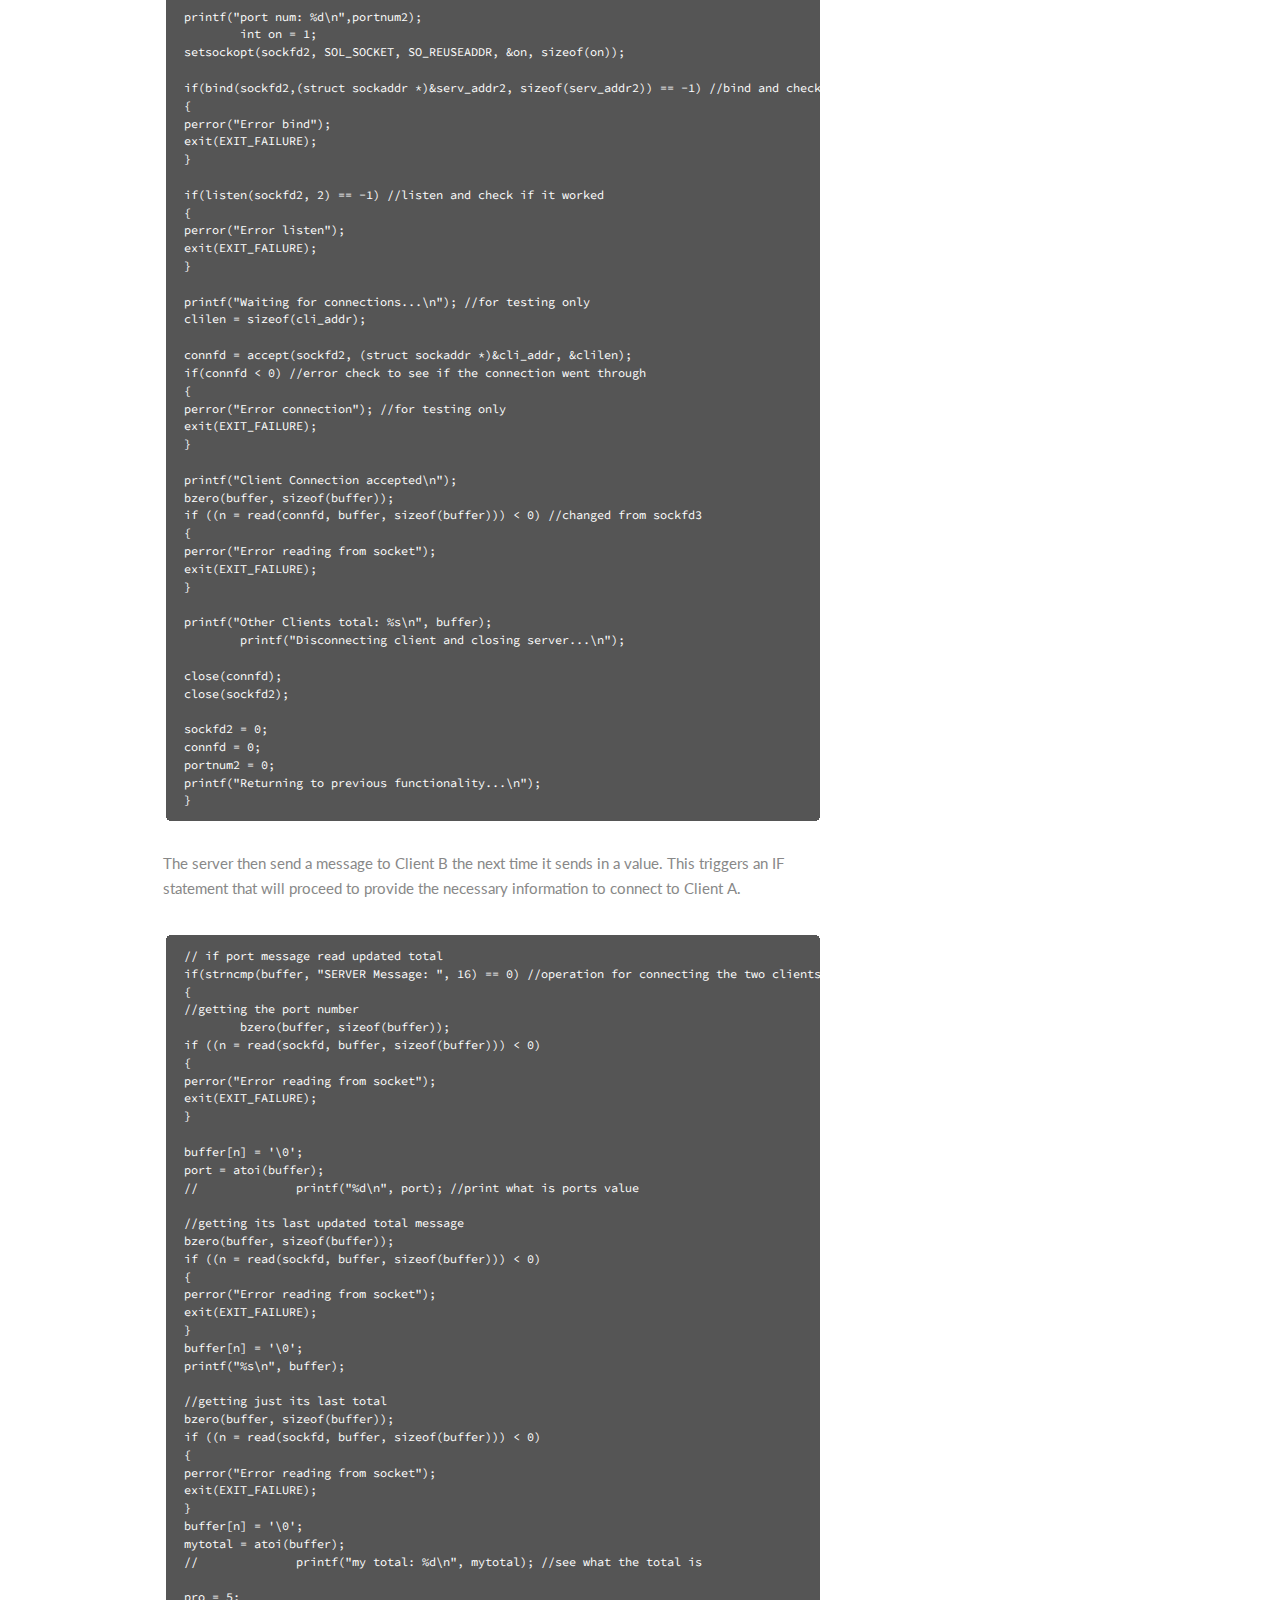
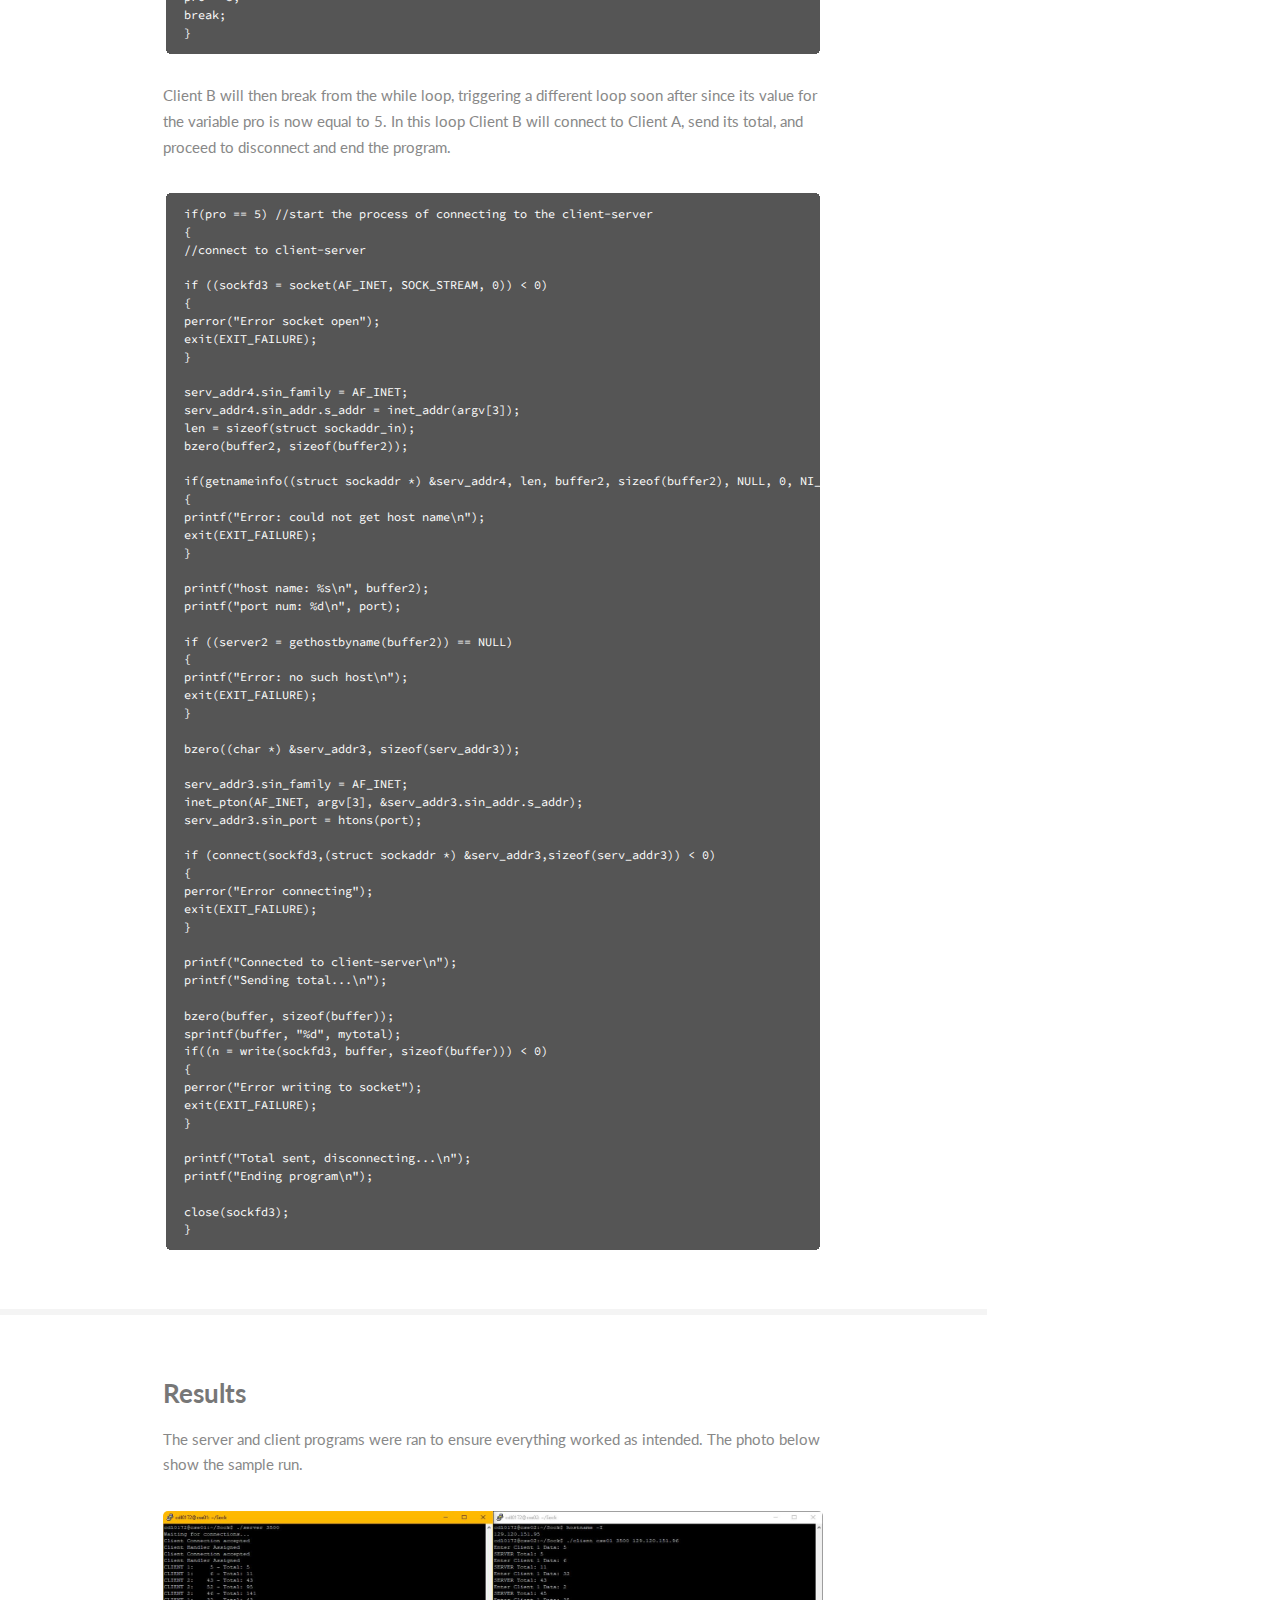
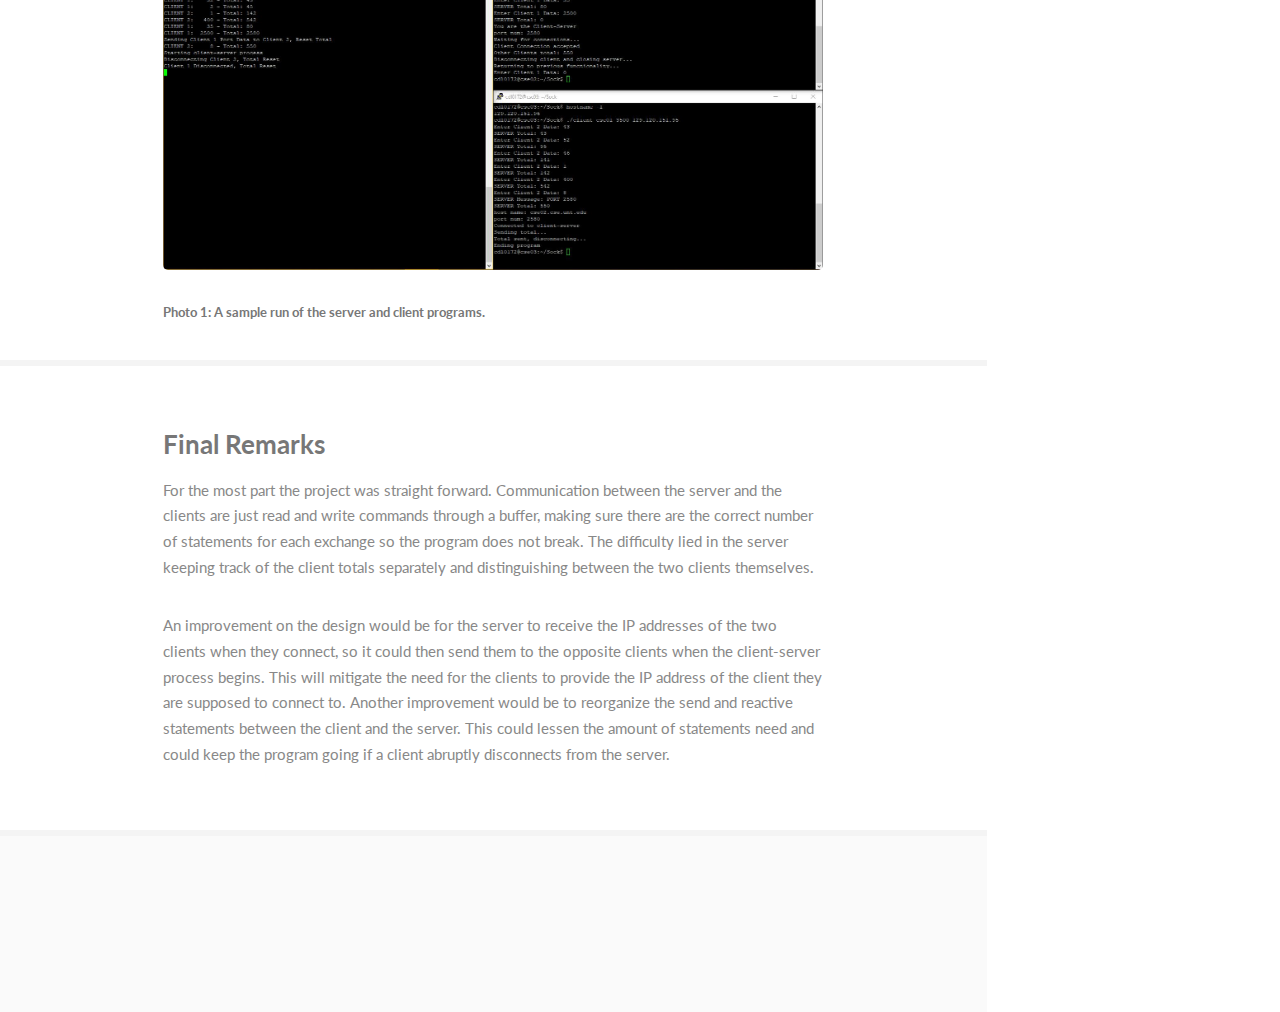
==== commit a0bb9da1: "Add files via upload" ====
--- a/Pro1.html
+++ b/Pro1.html
@@ -15,6 +15,7 @@
 					<h1 id="logo"><a href="/index.html">Christopher Labra</a></h1>
 					<p>Undergraduate student at the University of North Texas</p>
 				</header>
+                    <p><a href="/index.html">Home</a></p>
 				<nav id="nav">
 					<ul>
 						<li><a href="#one" class="active">Introduction</a></li>
